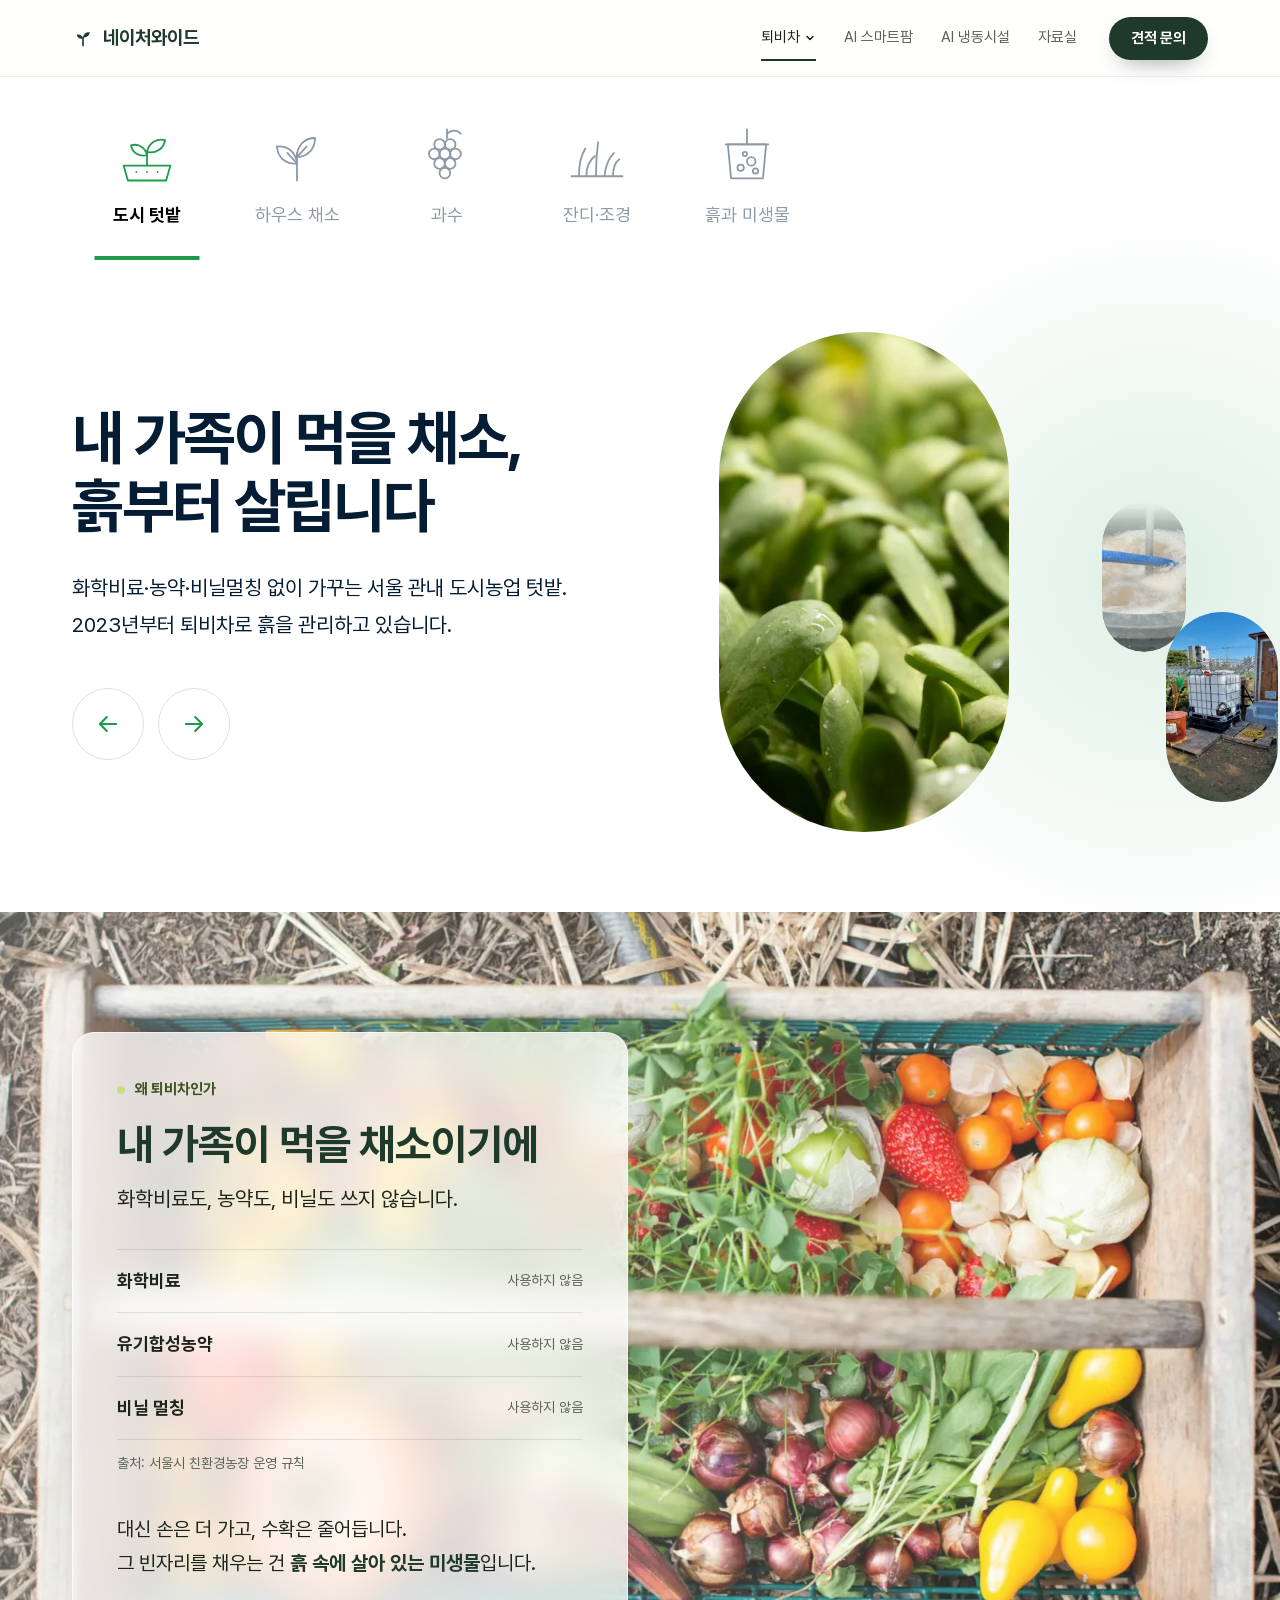
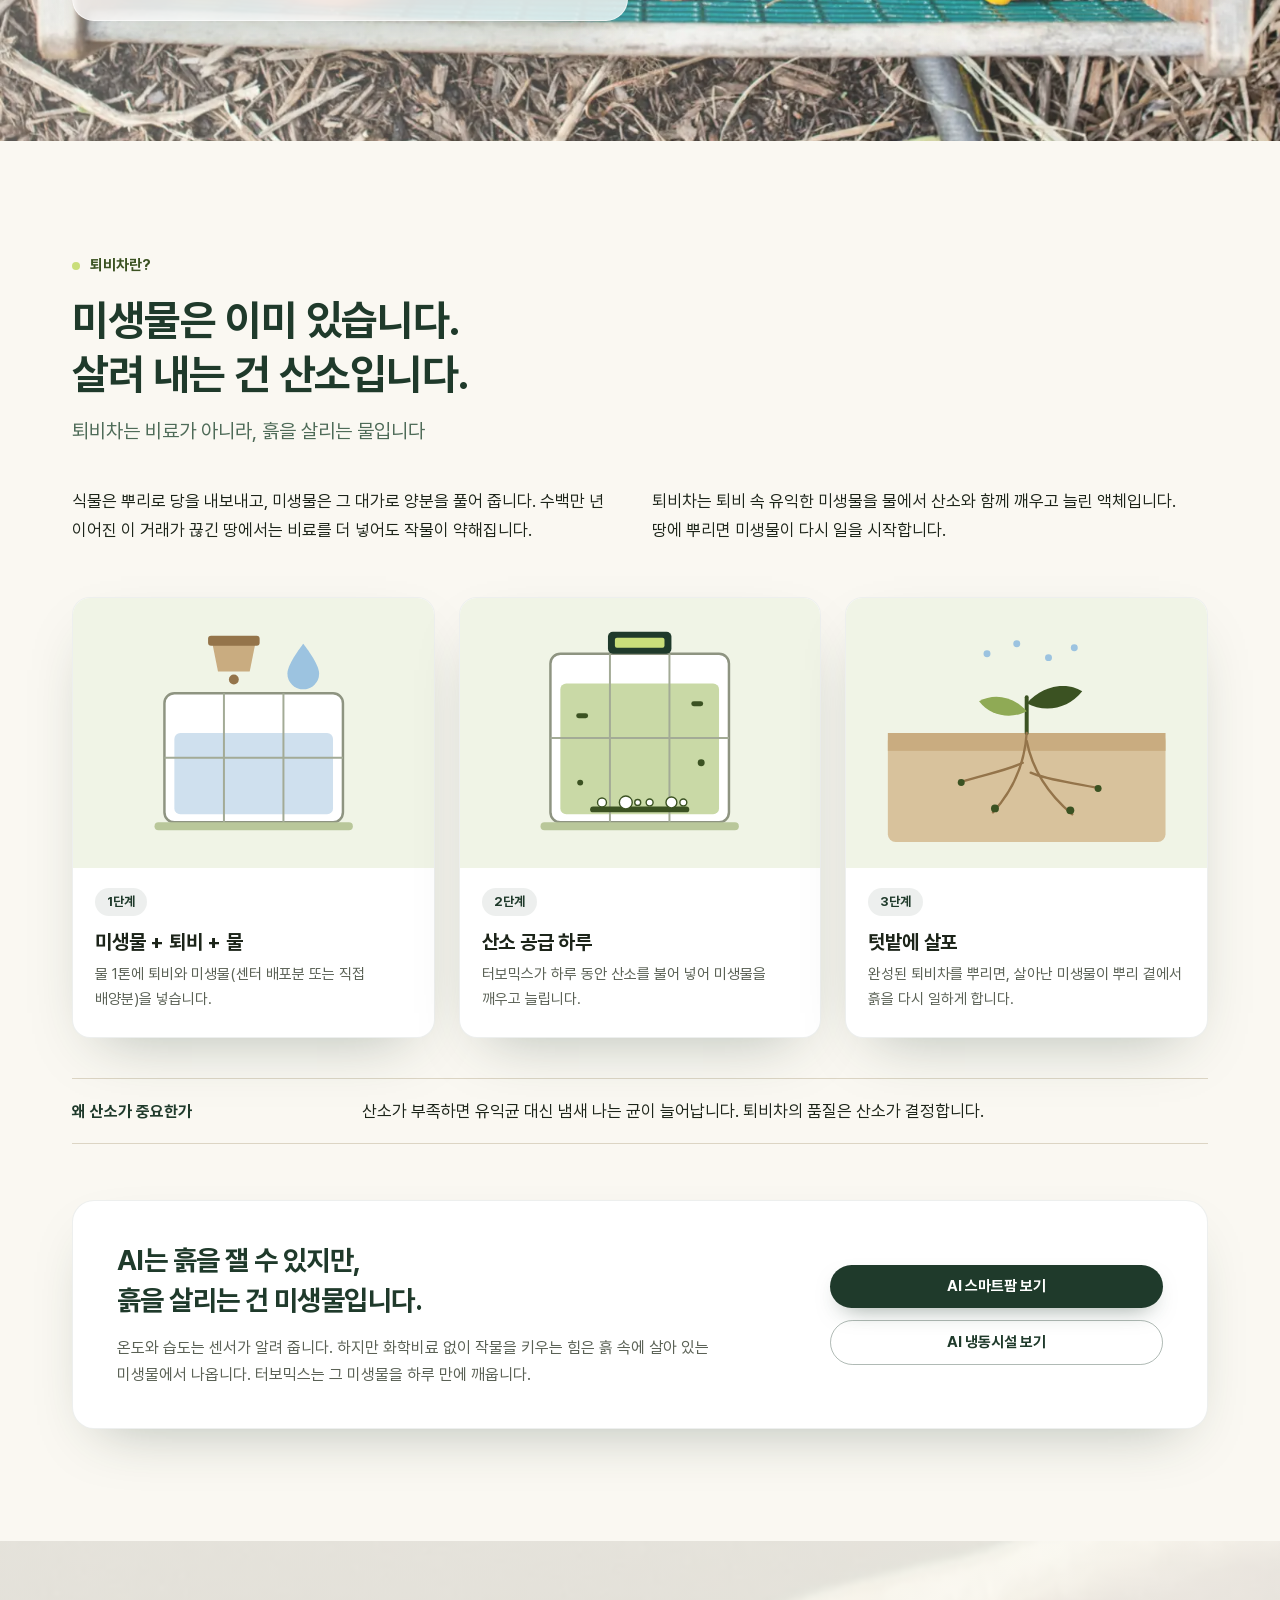
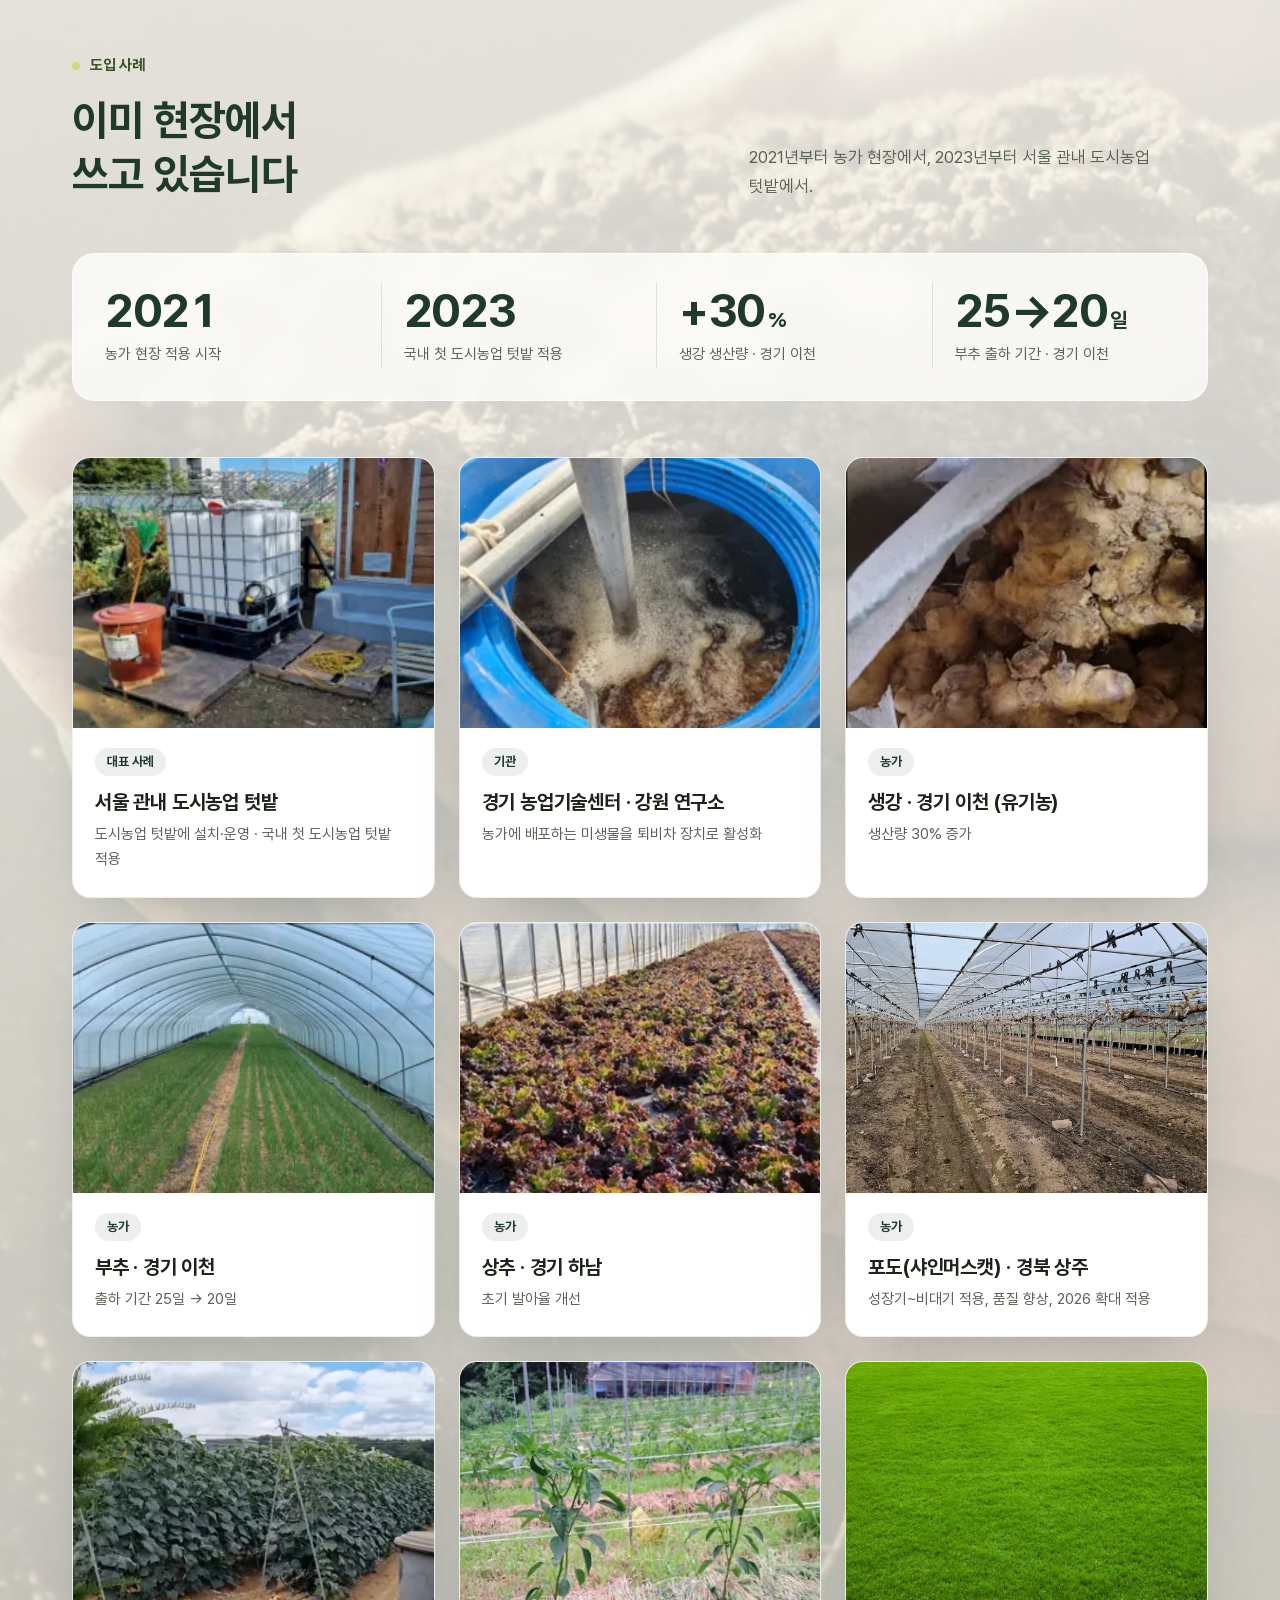
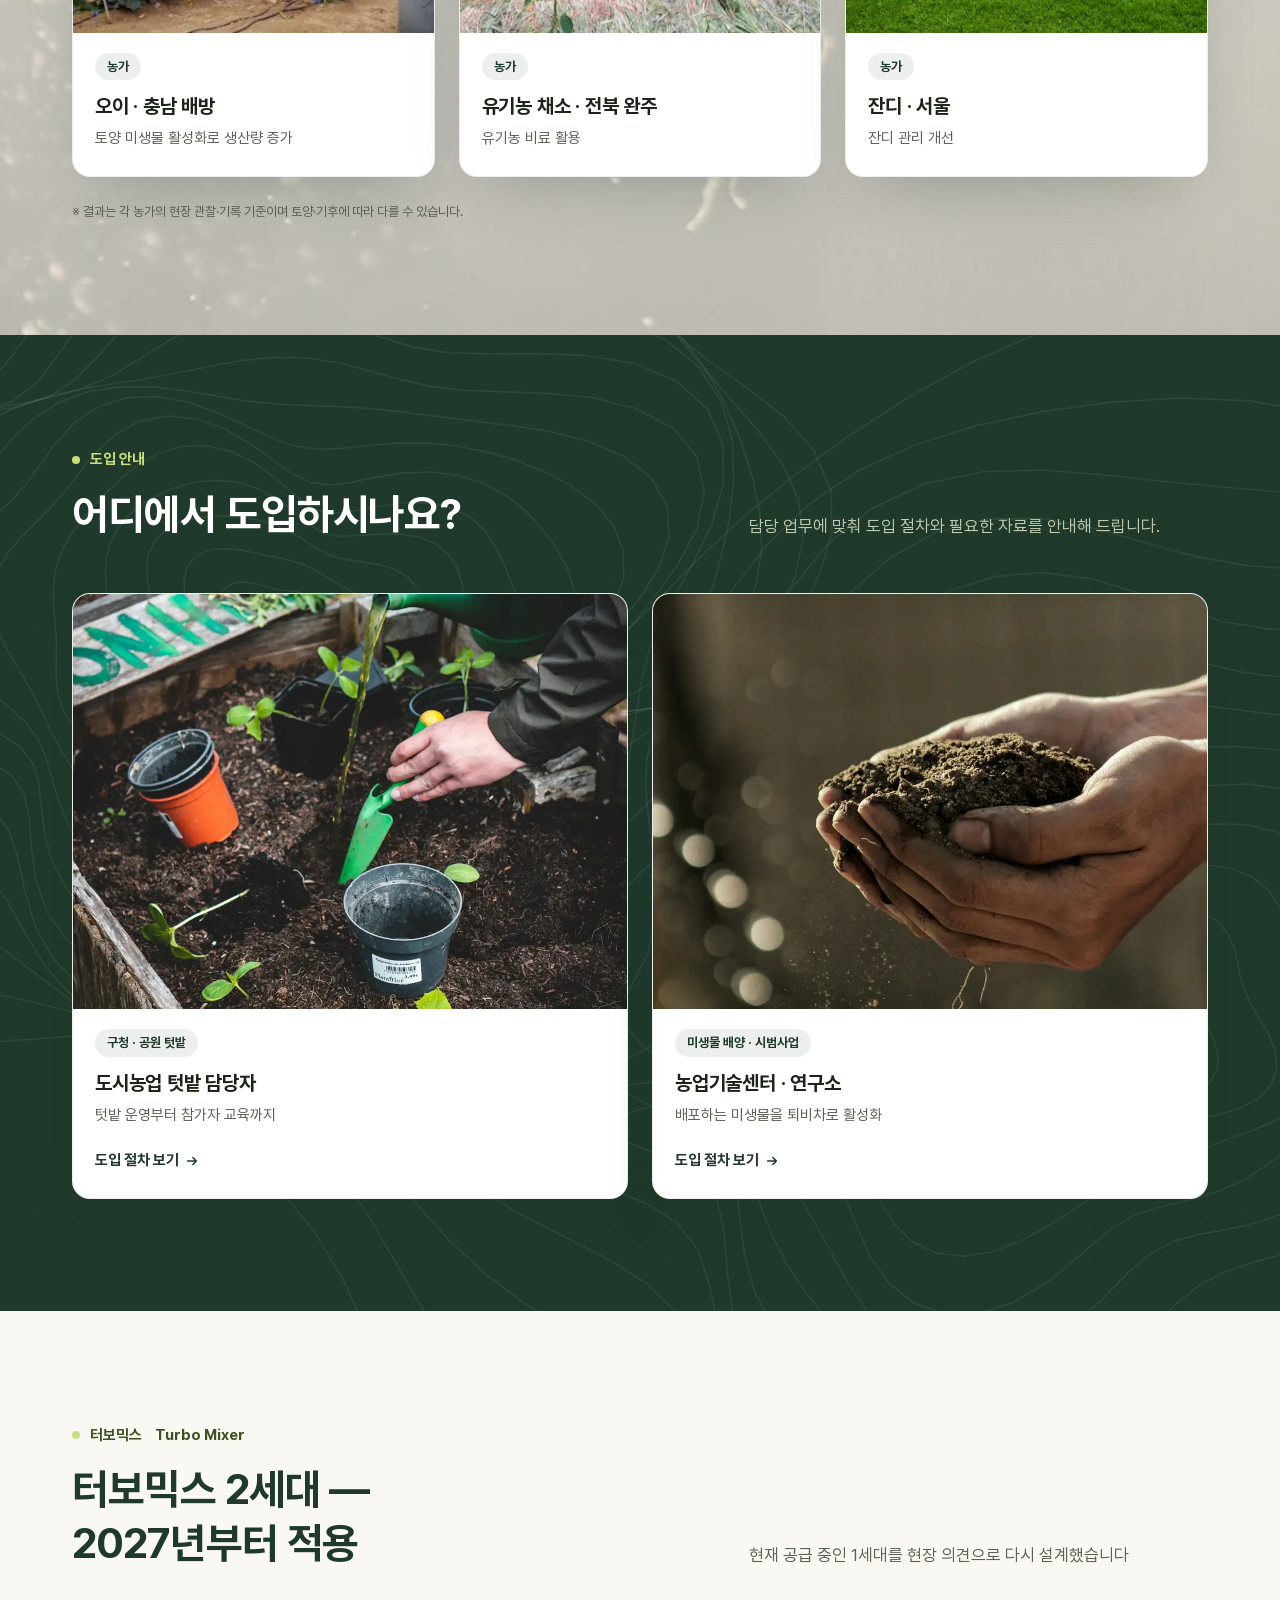
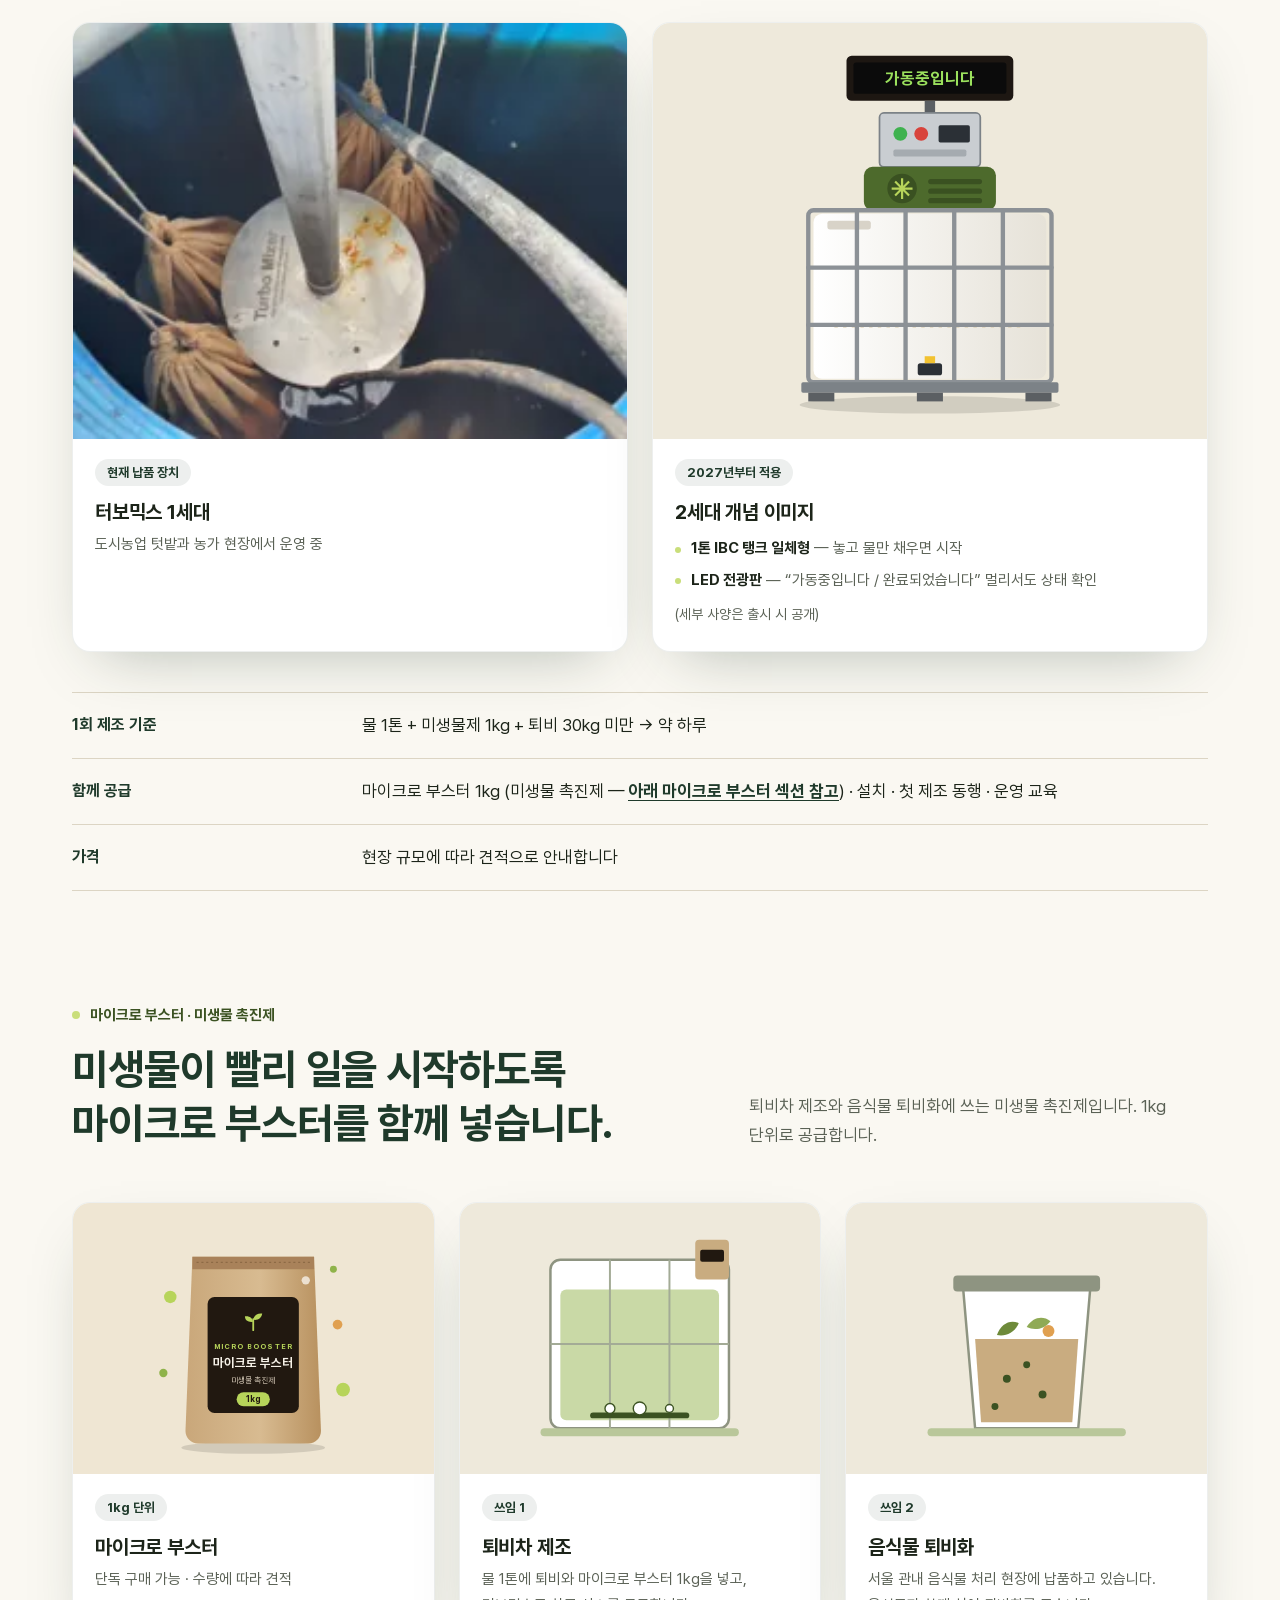
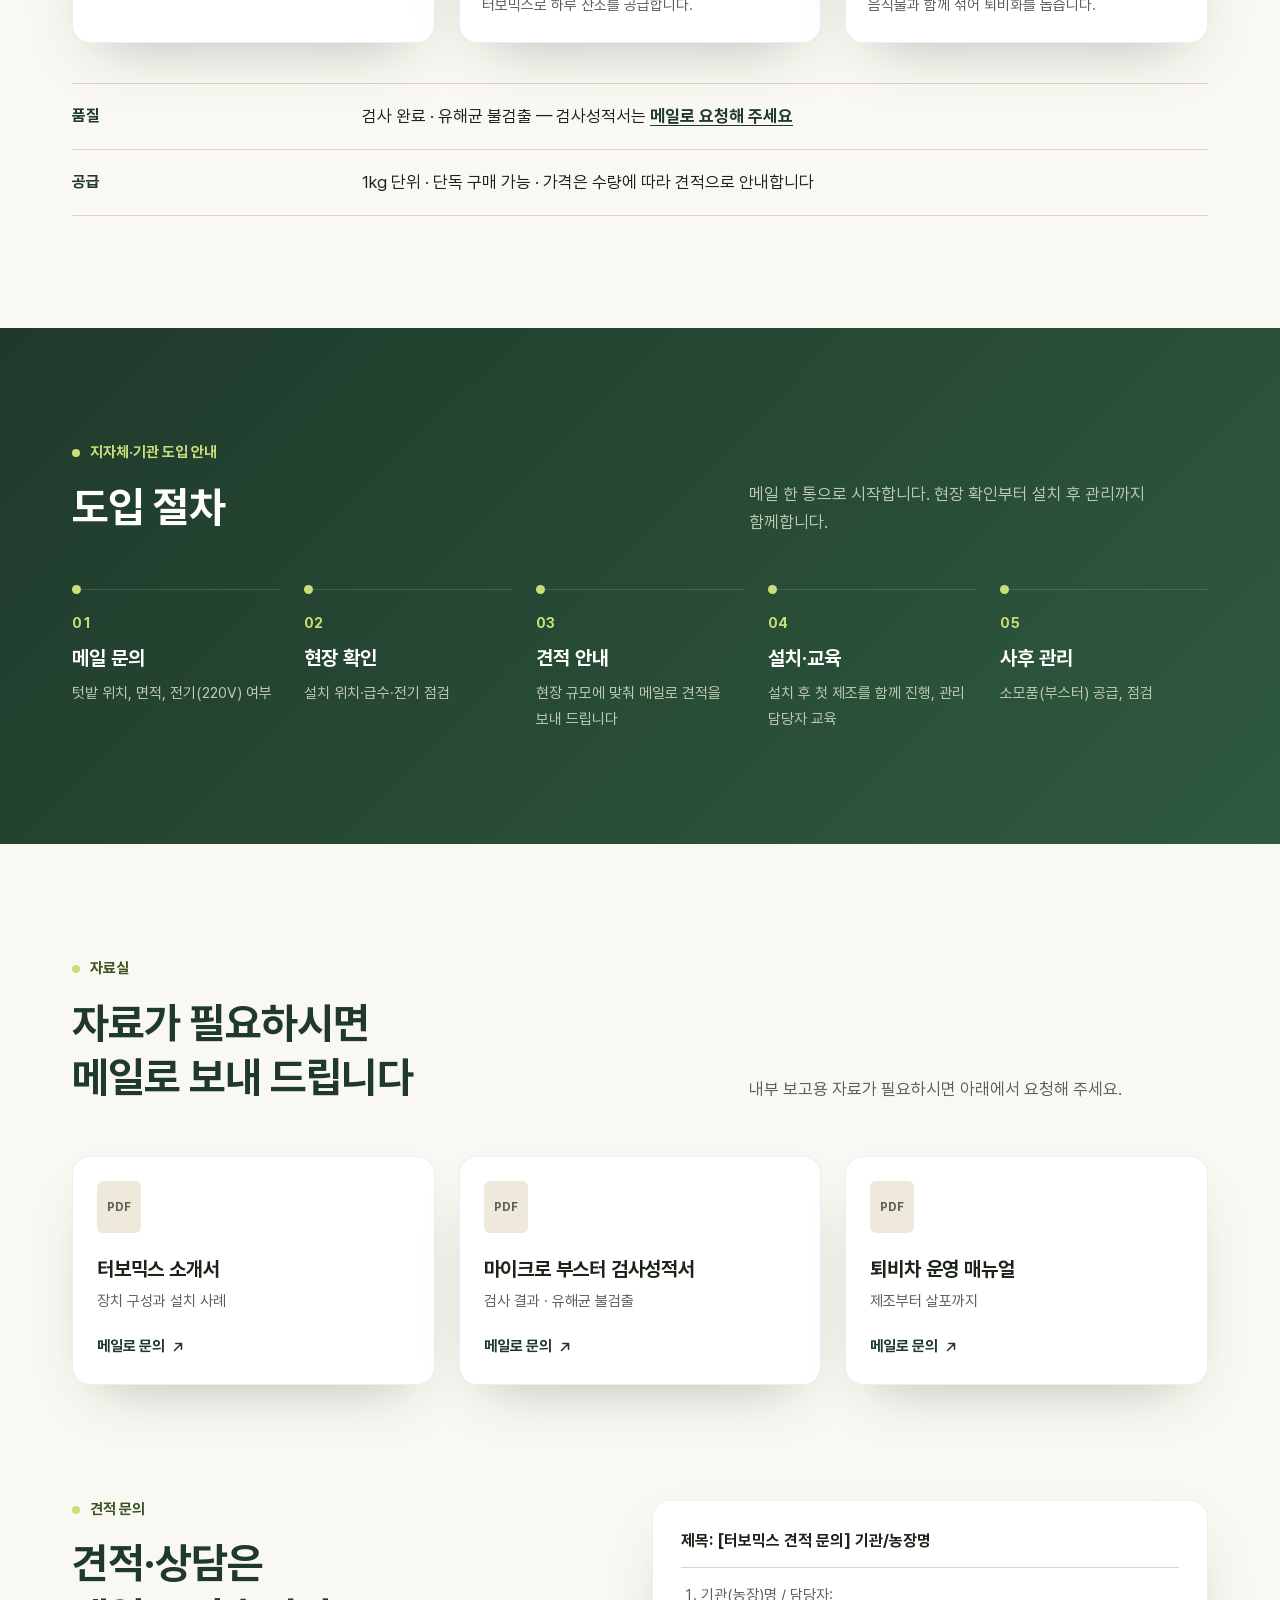
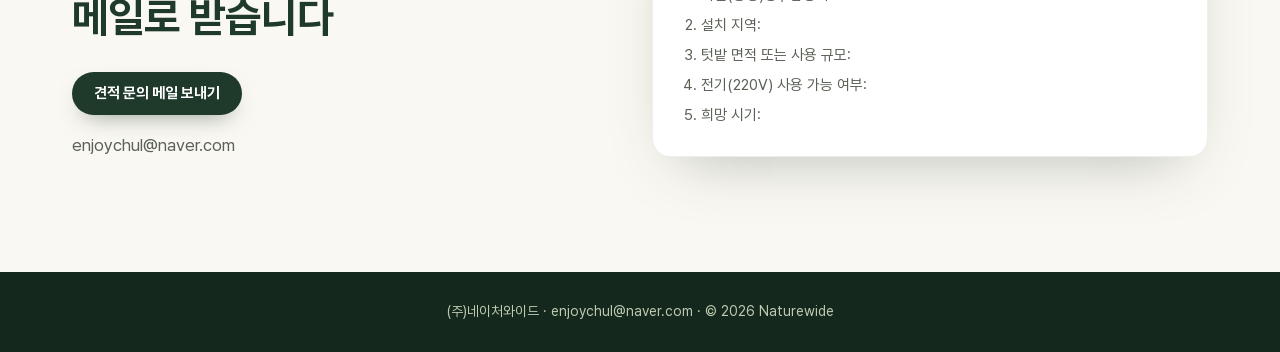
==== index.html @ 73dc609f "v7: continuous 16s zoom and floating motion on home hero Co-Authored-By: Claude Opus 5.5 <noreply@an" ====
<!DOCTYPE html>
<html lang="ko">
<head>
  <meta charset="UTF-8">
  <meta name="viewport" content="width=device-width, initial-scale=1, viewport-fit=cover">
  <title>터보믹스 퇴비차 제조 장치 | 유기농 텃밭·도시농업·농업기술센터 | 네이처와이드</title>
  <meta name="description" content="유기농 텃밭을 위한 퇴비차 제조 장치 터보믹스. 센터에서 받은 미생물이든 직접 배양한 미생물이든, 물 1톤과 퇴비를 넣고 하루. 서울 관내 도시농업 텃밭 운영, 국내 첫 도시농업 텃밭 적용.">
  <meta name="keywords" content="퇴비차, 퇴비차 제조 장치, 터보믹스, Turbo Mixer, 도시농업, 텃밭, 미생물 배양, 농업기술센터, 유기농, compost tea">
  <meta name="author" content="(주)네이처와이드">
  <meta name="naver-site-verification" content="ab8656832ac1f310ab36b934b496300c409f5971">
  <meta name="theme-color" content="#FAF8F2">
  <link rel="canonical" href="https://naturewide.co.kr/">

  <meta property="og:type" content="website">
  <meta property="og:locale" content="ko_KR">
  <meta property="og:site_name" content="네이처와이드">
  <meta property="og:url" content="https://naturewide.co.kr/">
  <meta property="og:title" content="터보믹스 — 유기농 텃밭을 위한 퇴비차 제조 장치">
  <meta property="og:description" content="센터에서 받은 미생물도, 직접 키운 미생물도 텃밭에서 살려 내세요. 견적·상담은 메일로 받습니다.">
  <meta property="og:image" content="https://naturewide.co.kr/img/og-image.jpg">
  <meta property="og:image:width" content="1200">
  <meta property="og:image:height" content="630">
  <meta name="twitter:card" content="summary_large_image">

  <link rel="icon" href="data:image/svg+xml,%3Csvg xmlns='http://www.w3.org/2000/svg' viewBox='0 0 32 32'%3E%3Crect width='32' height='32' rx='7' fill='%231F3A2B'/%3E%3Cpath d='M16 27V15' stroke='%23C9DE7A' stroke-width='2.4' stroke-linecap='round'/%3E%3Cpath d='M16 17c-1-5-5-7-9-6 0 4 4 7 9 6zM16 15c1-5 5-8 10-7-1 5-5 8-10 7z' fill='%23C9DE7A'/%3E%3C/svg%3E">
  <link rel="preload" href="fonts/Pretendard-Regular.subset.woff2" as="font" type="font/woff2" crossorigin>
  <link rel="preload" href="fonts/Pretendard-Bold.subset.woff2" as="font" type="font/woff2" crossorigin>
  <link rel="stylesheet" href="css/style.css?v=20261125b">
  <link rel="stylesheet" href="css/hero.css?v=20261125d">
  <script>document.documentElement.classList.add('js')</script>

  <script type="application/ld+json">
  {"@context":"https://schema.org","@type":"Organization","name":"(주)네이처와이드","alternateName":"Naturewide","url":"https://naturewide.co.kr/","email":"enjoychul@naver.com","logo":"https://naturewide.co.kr/img/og-image.jpg"}
  </script>
</head>
<body class="home">
<a class="skip" href="#main">본문 바로가기</a>

<header class="top" id="top">
  <div class="c">
    <a class="logo" href="/" aria-label="네이처와이드 처음으로"><svg viewBox="0 0 32 32" aria-hidden="true"><path d="M16 27V15" stroke="currentColor" stroke-width="2.4" stroke-linecap="round"/><path d="M16 17c-1-5-5-7-9-6 0 4 4 7 9 6zM16 15c1-5 5-8 10-7-1 5-5 8-10 7z" fill="currentColor"/></svg><span translate="no">네이처와이드</span></a>
    <nav class="nav" id="site-nav" aria-label="주 메뉴">
      <div class="dd">
        <a class="nl dd-top" href="#top" aria-current="page" aria-haspopup="true" aria-expanded="false" aria-controls="dd-tea">퇴비차<svg class="chev" viewBox="0 0 12 12" aria-hidden="true"><path d="M3 4.5 6 7.5 9 4.5" fill="none" stroke="currentColor" stroke-width="1.6" stroke-linecap="round" stroke-linejoin="round"/></svg></a>
        <div class="dd-panel" id="dd-tea">
          <ul>
            <li><a href="#how">퇴비차란</a></li>
            <li><a href="#proof">도입 사례</a></li>
            <li><a href="#turbo">터보믹스</a></li>
            <li><a href="#booster">마이크로 부스터</a></li>
            <li><a href="#steps">도입 절차</a></li>
          </ul>
        </div>
      </div>
      <a class="nl" href="/smartfarm/">AI 스마트팜</a>
      <a class="nl" href="/coldchain/">AI 냉동시설</a>
      <a class="nl" href="#docs">자료실</a>
    </nav>
    <div class="top-r">
      <a class="pill" href="#contact">견적 문의</a>
      <button class="nav-toggle" type="button" aria-expanded="false" aria-controls="site-nav"><span class="sr">메뉴 열기</span><span class="bars" aria-hidden="true"></span></button>
    </div>
  </div>
</header>

<main id="main">

  <!-- 1. 첫 화면 -->
  <section class="hx" aria-labelledby="hx-title">
    <h1 class="sr" id="hx-title">유기농 텃밭을 위한 퇴비차 제조 장치, 터보믹스</h1>
    <div class="hx-glow" aria-hidden="true"></div>
    <div class="c">
      <div class="hx-tabs" role="tablist" aria-label="적용 현장">
        <button role="tab" id="t0" aria-controls="p0" aria-selected="true" tabindex="0">
          <svg viewBox="0 0 64 64" aria-hidden="true"><path d="M10 42h44l-4 14H14z"/><path d="M32 42V28"/><path d="M32 32c-2-8-9-11-15-9 1 7 8 11 15 9z"/><path d="M32 29c2-9 10-13 17-11-1 8-9 13-17 11z"/><path d="M22 48v2M32 48v2M42 48v2" stroke-dasharray="0.1 4"/></svg>
          <span>도시 텃밭</span>
        </button>
        <button role="tab" id="t1" aria-controls="p1" aria-selected="false" tabindex="-1">
          <svg viewBox="0 0 64 64" aria-hidden="true"><path d="M32 56V30"/><path d="M32 40c-10 1-18-5-19-16 10-1 18 5 19 16z"/><path d="M32 34c9 0 17-7 17-18-10 0-17 7-17 18z"/><path d="M23 30l9 10M41 24l-9 10"/></svg>
          <span>하우스 채소</span>
        </button>
        <button role="tab" id="t2" aria-controls="p2" aria-selected="false" tabindex="-1">
          <svg viewBox="0 0 64 64" aria-hidden="true"><path d="M32 8v8"/><path d="M32 12c4-4 10-4 13 0"/><circle cx="25" cy="22" r="5"/><circle cx="35" cy="22" r="5"/><circle cx="30" cy="31" r="5"/><circle cx="40" cy="31" r="5"/><circle cx="20" cy="31" r="5"/><circle cx="25" cy="40" r="5"/><circle cx="35" cy="40" r="5"/><circle cx="30" cy="49" r="5"/></svg>
          <span>과수</span>
        </button>
        <button role="tab" id="t3" aria-controls="p3" aria-selected="false" tabindex="-1">
          <svg viewBox="0 0 64 64" aria-hidden="true"><path d="M8 52h48"/><path d="M15 52c0-12 2-20 6-26M22 52c0-9 3-15 8-19M31 52c0-14 1-24 2-32M39 52c1-10 4-17 9-22M47 52c0-8 2-13 6-16"/></svg>
          <span>잔디·조경</span>
        </button>
        <button role="tab" id="t4" aria-controls="p4" aria-selected="false" tabindex="-1">
          <svg viewBox="0 0 64 64" aria-hidden="true"><path d="M14 22h36l-3 32H17z"/><path d="M12 22h40"/><circle cx="26" cy="44" r="3"/><circle cx="36" cy="38" r="4"/><circle cx="30" cy="31" r="2"/><circle cx="40" cy="47" r="2.5"/><path d="M32 22V8"/></svg>
          <span>흙과 미생물</span>
        </button>
        <span class="hx-bar" aria-hidden="true"></span>
      </div>

      <div class="hx-stage">
        <div class="hx-copy">
          <div class="hx-panel is-on" role="tabpanel" id="p0" aria-labelledby="t0">
            <h2>내 가족이 먹을 채소,<br>흙부터 살립니다</h2>
            <p>화학비료·농약·비닐멀칭 없이 가꾸는 서울 관내 도시농업 텃밭. 2023년부터 퇴비차로 흙을 관리하고 있습니다.</p>
          </div>
          <div class="hx-panel" role="tabpanel" id="p1" aria-labelledby="t1" hidden>
            <h2>쉬지 못한 하우스 흙에<br>다시 숨을 넣습니다</h2>
            <p>해마다 같은 작물을 키우는 하우스에 퇴비차를 정기적으로 뿌립니다. 이천 부추 농가는 출하 기간이 25일에서 20일로 줄었습니다.</p>
          </div>
          <div class="hx-panel" role="tabpanel" id="p2" aria-labelledby="t2" hidden>
            <h2>뿌리 깊은 작물일수록<br>흙이 먼저입니다</h2>
            <p>경북 상주 샤인머스캣 하우스에 성장기부터 비대기까지 적용했고, 2026년에는 적용 면적을 넓혔습니다.</p>
          </div>
          <div class="hx-panel" role="tabpanel" id="p3" aria-labelledby="t3" hidden>
            <h2>넓은 잔디도<br>뿌리 밑 흙부터</h2>
            <p>물 1톤짜리 탱크 하나로 하루에 준비합니다. 서울 현장의 잔디를 퇴비차로 관리하고 있습니다.</p>
          </div>
          <div class="hx-panel" role="tabpanel" id="p4" aria-labelledby="t4" hidden>
            <h2>살려 내는 건<br>산소입니다</h2>
            <p>미생물은 이미 있습니다. 센터에서 받은 미생물도, 직접 키운 미생물도 물 1톤과 퇴비를 넣고 하루. 터보믹스가 산소를 불어 넣어 살아 있는 퇴비차를 만듭니다.</p>
          </div>

          <div class="hx-ctrl">
            <button class="hx-arrow" type="button" data-dir="-1" aria-label="이전"><svg viewBox="0 0 24 24" aria-hidden="true"><path d="M19 12H5M11 6l-6 6 6 6"/></svg></button>
            <button class="hx-arrow" type="button" data-dir="1" aria-label="다음"><svg viewBox="0 0 24 24" aria-hidden="true"><path d="M5 12h14M13 6l6 6-6 6"/></svg></button>
          </div>
        </div>

        <div class="hx-visual">
          <figure class="hx-main">
            <img class="is-on" src="img/photos/u-sprouts.webp" fetchpriority="high" alt="촘촘하게 올라온 어린 채소 싹">
            <img src="img/photos/u-leaf-lime.webp" alt="물방울이 맺힌 연둣빛 채소 잎" style="object-position:50% 40%" loading="lazy">
            <img src="img/photos/u-grape-green.webp" alt="덩굴에 달린 청포도 송이" style="object-position:55% 50%" loading="lazy">
            <img src="img/photos/hero-turf.webp" alt="푸른 잔디" loading="lazy">
            <img src="img/photos/soil-hands.webp" alt="두 손에 담은 흙" style="object-position:60% 40%" loading="lazy">
          </figure>
          <figure class="hx-mini hx-mini-a"><img src="img/photos/tea-bubbling.webp" alt="거품을 내며 산소가 공급되는 퇴비차 탱크" loading="lazy"></figure>
          <figure class="hx-mini hx-mini-b"><img src="img/photos/garden-ibc-1.webp" alt="텃밭에 설치된 1톤 탱크 퇴비차 장치" loading="lazy"></figure>
        </div>
      </div>
    </div>
  </section>

  <!-- 2. 왜 퇴비차인가 -->
  <section class="sec why pbg" id="why" aria-labelledby="why-title">
    <div class="c">
      <div class="row">
        <div class="tx glass rv">
          <p class="lbl">왜 퇴비차인가</p>
          <h2 class="h2" id="why-title">내 가족이 먹을 채소이기에</h2>
          <p class="sub">화학비료도, 농약도, 비닐도 쓰지 않습니다.</p>
          <ul class="rules">
            <li>화학비료<span>사용하지 않음</span></li>
            <li>유기합성농약<span>사용하지 않음</span></li>
            <li>비닐 멀칭<span>사용하지 않음</span></li>
          </ul>
          <p class="src">출처: 서울시 친환경농장 운영 규칙</p>
          <p class="turn">대신 손은 더 가고, 수확은 줄어듭니다.<br>그 빈자리를 채우는 건 <strong>흙 속에 살아 있는 미생물</strong>입니다.</p>
        </div>
      </div>
    </div>
  </section>

  <!-- 3. 퇴비차란 -->
  <section class="sec" id="how" aria-labelledby="how-title">
    <div class="c">
      <div class="head rv">
        <p class="lbl">퇴비차란?</p>
        <h2 id="how-title">미생물은 이미 있습니다.<br>살려 내는 건 산소입니다.</h2>
        <p class="h2-sub">퇴비차는 비료가 아니라, 흙을 살리는 물입니다</p>
      </div>
      <div class="about rv">
        <p>식물은 뿌리로 당을 내보내고, 미생물은 그 대가로 양분을 풀어 줍니다. 수백만 년 이어진 이 거래가 끊긴 땅에서는 비료를 더 넣어도 작물이 약해집니다.</p>
        <p>퇴비차는 퇴비 속 유익한 미생물을 물에서 산소와 함께 깨우고 늘린 액체입니다. 땅에 뿌리면 미생물이 다시 일을 시작합니다.</p>
      </div>
      <ol class="grid g3 steps3" aria-label="퇴비차 만드는 3단계">
        <li class="card rv">
          <div class="ill"><svg viewBox="0 0 320 240" aria-hidden="true">
            <rect x="70" y="80" width="180" height="130" rx="10" fill="#FFFFFF" stroke="#8E9481" stroke-width="2.5"/>
            <rect x="80" y="120" width="160" height="82" rx="6" fill="#CFE0EE"/>
            <g stroke="#A3AB96" stroke-width="2" fill="none"><path d="M70 145H250M130 80V210M190 80V210"/></g>
            <path d="M118 28h44l-6 30h-32z" fill="#C9AC80"/><rect x="114" y="22" width="52" height="10" rx="3" fill="#94744A"/>
            <circle class="drop" cx="140" cy="66" r="5" fill="#94744A"/>
            <path d="M210 30c0 0-16 20-16 30a16 16 0 0 0 32 0c0-10-16-30-16-30z" fill="#9CC3E0"/>
            <rect x="60" y="210" width="200" height="8" rx="4" fill="#B9C79A"/>
          </svg></div>
          <div class="body"><span class="tag">1단계</span><h3>미생물 + 퇴비 + 물</h3><p>물 1톤에 퇴비와 미생물(센터 배포분 또는 직접 배양분)을 넣습니다.</p></div>
        </li>
        <li class="card rv">
          <div class="ill"><svg viewBox="0 0 320 240" aria-hidden="true">
            <rect x="70" y="40" width="180" height="170" rx="10" fill="#FFFFFF" stroke="#8E9481" stroke-width="2.5"/>
            <rect x="80" y="70" width="160" height="132" rx="6" fill="#C9D9A6"/>
            <g stroke="#A3AB96" stroke-width="2" fill="none"><path d="M70 125H250M130 40V210M190 40V210"/></g>
            <rect x="128" y="18" width="64" height="22" rx="5" fill="#1F3A2B"/><rect x="135" y="24" width="50" height="10" rx="2" fill="#C9DE7A" class="glow"/>
            <rect x="110" y="194" width="100" height="6" rx="3" fill="#3B5222"/>
            <g fill="#FFFFFF" stroke="#3B5222" stroke-width="1.4">
              <circle class="bub" cx="122" cy="190" r="4.5" style="animation-duration:3s"/>
              <circle class="bub" cx="146" cy="190" r="6.5" style="animation-duration:2.5s;animation-delay:.5s"/>
              <circle class="bub" cx="170" cy="190" r="3.5" style="animation-duration:3.4s;animation-delay:1s"/>
              <circle class="bub" cx="192" cy="190" r="5.5" style="animation-duration:2.8s;animation-delay:1.6s"/>
              <circle class="bub" cx="158" cy="190" r="3" style="animation-duration:2.3s;animation-delay:2s"/>
              <circle class="bub" cx="204" cy="190" r="3.5" style="animation-duration:3.1s;animation-delay:2.4s"/>
            </g>
            <g fill="#3B5222"><rect class="mic" x="96" y="100" width="12" height="5" rx="2.5"/><circle class="mic" cx="222" cy="150" r="3.5" style="animation-delay:.8s"/><rect class="mic" x="212" y="88" width="12" height="5" rx="2.5" style="animation-delay:1.6s"/><circle class="mic" cx="100" cy="170" r="3" style="animation-delay:2.2s"/></g>
            <rect x="60" y="210" width="200" height="8" rx="4" fill="#B9C79A"/>
          </svg></div>
          <div class="body"><span class="tag">2단계</span><h3>산소 공급 하루</h3><p>터보믹스가 하루 동안 산소를 불어 넣어 미생물을 깨우고 늘립니다.</p></div>
        </li>
        <li class="card rv">
          <div class="ill"><svg viewBox="0 0 320 240" aria-hidden="true">
            <rect x="20" y="120" width="280" height="110" rx="8" fill="#D8C29C"/><rect x="20" y="120" width="280" height="18" fill="#C9AC80"/>
            <path d="M160 120V84" stroke="#3B5222" stroke-width="4" stroke-linecap="round"/>
            <path d="M160 98c-14-16-34-18-48-10 12 16 34 18 48 10z" fill="#8FAA55"/><path d="M160 90c16-18 40-22 56-12-14 18-38 22-56 12z" fill="#3B5222"/>
            <g stroke="#94744A" stroke-width="2.4" fill="none" stroke-linecap="round"><path d="M160 120c-2 30-12 56-34 80"/><path d="M160 128c6 30 22 54 46 74"/><path d="M156 150c-16 8-40 12-64 20"/><path d="M164 160c18 8 44 10 70 16"/></g>
            <g fill="#3B5222"><circle class="mic" cx="128" cy="196" r="4"/><circle class="mic" cx="204" cy="198" r="4" style="animation-delay:.6s"/><circle class="mic" cx="94" cy="170" r="3.5" style="animation-delay:1.2s"/><circle class="mic" cx="232" cy="176" r="3.5" style="animation-delay:1.8s"/></g>
            <g fill="#9CC3E0"><circle class="drop" cx="120" cy="40" r="3.5"/><circle class="drop" cx="150" cy="30" r="3.5" style="animation-delay:.7s"/><circle class="drop" cx="182" cy="44" r="3.5" style="animation-delay:1.4s"/><circle class="drop" cx="208" cy="34" r="3.5" style="animation-delay:2s"/></g>
          </svg></div>
          <div class="body"><span class="tag">3단계</span><h3>텃밭에 살포</h3><p>완성된 퇴비차를 뿌리면, 살아난 미생물이 뿌리 곁에서 흙을 다시 일하게 합니다.</p></div>
        </li>
      </ol>
      <ul class="spec oxygen rv">
        <li><b>왜 산소가 중요한가</b><span>산소가 부족하면 유익균 대신 냄새 나는 균이 늘어납니다. 퇴비차의 품질은 산소가 결정합니다.</span></li>
      </ul>
      <div class="bridge rv">
        <div class="bridge-tx">
          <h3>AI는 흙을 잴 수 있지만,<br>흙을 살리는 건 미생물입니다.</h3>
          <p>온도와 습도는 센서가 알려 줍니다. 하지만 화학비료 없이 작물을 키우는 힘은 흙 속에 살아 있는 미생물에서 나옵니다. 터보믹스는 그 미생물을 하루 만에 깨웁니다.</p>
        </div>
        <div class="bridge-btns">
          <a class="pill" href="/smartfarm/">AI 스마트팜 보기</a>
          <a class="btn-line" href="/coldchain/">AI 냉동시설 보기</a>
        </div>
      </div>
    </div>
  </section>

  <!-- 4. 도입 사례 -->
  <section class="sec pbg" id="proof" aria-labelledby="proof-title">
    <div class="c">
      <div class="head rv">
        <p class="lbl">도입 사례</p>
        <h2 id="proof-title">이미 현장에서<br>쓰고 있습니다</h2>
        <p>2021년부터 농가 현장에서, 2023년부터 서울 관내 도시농업 텃밭에서.</p>
      </div>
      <div class="facts rv">
        <div><b>2021</b><span>농가 현장 적용 시작</span></div>
        <div><b>2023</b><span>국내 첫 도시농업 텃밭 적용</span></div>
        <div><b>+30<small>%</small></b><span>생강 생산량 · 경기 이천</span></div>
        <div><b>25→20<small>일</small></b><span>부추 출하 기간 · 경기 이천</span></div>
      </div>
      <div class="grid g3">
        <article class="card rv"><div class="media"><img src="img/photos/garden-ibc-1.webp" width="241" height="322" alt="텃밭 창고 옆에 설치된 1톤 탱크 퇴비차 장치" loading="lazy"></div><div class="body"><span class="tag">대표 사례</span><h3>서울 관내 도시농업 텃밭</h3><p>도시농업 텃밭에 설치·운영 · 국내 첫 도시농업 텃밭 적용</p></div><div class="lz"></div></article>
        <article class="card rv"><div class="media"><img src="img/photos/inst-tank-blue.webp" width="257" height="194" alt="파란 탱크 안에서 거품을 내며 활성화되는 퇴비차" loading="lazy"></div><div class="body"><span class="tag">기관</span><h3>경기 농업기술센터 · 강원 연구소</h3><p>농가에 배포하는 미생물을 퇴비차 장치로 활성화</p></div><div class="lz"></div></article>
        <article class="card rv"><div class="media"><img src="img/photos/ginger-harvest.webp" width="278" height="263" alt="수확한 생강" loading="lazy"></div><div class="body"><span class="tag">농가</span><h3>생강 · 경기 이천 (유기농)</h3><p>생산량 30% 증가</p></div><div class="lz"></div></article>
        <article class="card rv"><div class="media"><img src="img/photos/chive-greenhouse.webp" width="371" height="211" alt="부추 비닐하우스" loading="lazy"></div><div class="body"><span class="tag">농가</span><h3>부추 · 경기 이천</h3><p>출하 기간 25일 → 20일</p></div><div class="lz"></div></article>
        <article class="card rv"><div class="media"><img src="img/photos/lettuce-1.webp" width="410" height="229" alt="상추 하우스" loading="lazy"></div><div class="body"><span class="tag">농가</span><h3>상추 · 경기 하남</h3><p>초기 발아율 개선</p></div><div class="lz"></div></article>
        <article class="card rv"><div class="media"><img src="img/photos/grape-vines-1.webp" width="800" height="450" alt="샤인머스캣 포도 하우스" loading="lazy"></div><div class="body"><span class="tag">농가</span><h3>포도(샤인머스캣) · 경북 상주</h3><p>성장기~비대기 적용, 품질 향상, 2026 확대 적용</p></div><div class="lz"></div></article>
        <article class="card rv"><div class="media"><img src="img/photos/cucumber-field.webp" width="404" height="237" alt="오이밭" loading="lazy"></div><div class="body"><span class="tag">농가</span><h3>오이 · 충남 배방</h3><p>토양 미생물 활성화로 생산량 증가</p></div><div class="lz"></div></article>
        <article class="card rv"><div class="media"><img src="img/photos/organic-field.webp" width="455" height="256" alt="유기농 채소밭" loading="lazy"></div><div class="body"><span class="tag">농가</span><h3>유기농 채소 · 전북 완주</h3><p>유기농 비료 활용</p></div><div class="lz"></div></article>
        <article class="card rv"><div class="media"><img src="img/photos/turf-after.webp" width="800" height="800" alt="관리 후 푸른 잔디" loading="lazy"></div><div class="body"><span class="tag">농가</span><h3>잔디 · 서울</h3><p>잔디 관리 개선</p></div><div class="lz"></div></article>
      </div>
      <p class="note">※ 결과는 각 농가의 현장 관찰·기록 기준이며 토양·기후에 따라 다를 수 있습니다.</p>
    </div>
  </section>

  <!-- 5. 어디에서 도입하시나요 -->
  <section class="sec dark doors" id="doors" aria-labelledby="doors-title">
    <div class="c">
      <div class="head rv">
        <p class="lbl">도입 안내</p>
        <h2 id="doors-title">어디에서 도입하시나요?</h2>
        <p>담당 업무에 맞춰 도입 절차와 필요한 자료를 안내해 드립니다.</p>
      </div>
      <div class="grid g2">
        <a class="card rv" href="#steps"><div class="media"><img src="img/photos/raised-bed.webp" width="960" height="720" alt="텃밭 상자에 모종을 심는 손" loading="lazy"></div><div class="body"><span class="tag">구청 · 공원 텃밭</span><h3>도시농업 텃밭 담당자</h3><p>텃밭 운영부터 참가자 교육까지</p><span class="more">도입 절차 보기<svg viewBox="0 0 16 16" aria-hidden="true"><path d="M3 8h10M9 4l4 4-4 4" fill="none" stroke="currentColor" stroke-width="1.8" stroke-linecap="round" stroke-linejoin="round"/></svg></span></div></a>
        <a class="card rv" href="#steps"><div class="media"><img src="img/photos/soil-hands.webp" width="960" height="720" alt="두 손에 흙을 담은 모습" loading="lazy"></div><div class="body"><span class="tag">미생물 배양 · 시범사업</span><h3>농업기술센터 · 연구소</h3><p>배포하는 미생물을 퇴비차로 활성화</p><span class="more">도입 절차 보기<svg viewBox="0 0 16 16" aria-hidden="true"><path d="M3 8h10M9 4l4 4-4 4" fill="none" stroke="currentColor" stroke-width="1.8" stroke-linecap="round" stroke-linejoin="round"/></svg></span></div></a>
      </div>
    </div>
  </section>

  <!-- 6. 터보믹스 -->
  <section class="sec" id="turbo" aria-labelledby="turbo-title">
    <div class="c">
      <div class="head rv">
        <p class="lbl">터보믹스&nbsp;<span translate="no">Turbo Mixer</span></p>
        <h2 id="turbo-title">터보믹스 2세대 —<br>2027년부터 적용</h2>
        <p>현재 공급 중인 1세대를 현장 의견으로 다시 설계했습니다</p>
      </div>
      <div class="grid g2">
        <article class="card rv"><div class="media"><img src="img/photos/inst-turbomixer.webp" width="258" height="194" alt="현재 납품 중인 터보믹스 장치. 탱크 안에 설치된 모습" loading="lazy"></div><div class="body"><span class="tag">현재 납품 장치</span><h3>터보믹스 1세대</h3><p>도시농업 텃밭과 농가 현장에서 운영 중</p></div></article>
        <article class="card rv"><div class="media ill tall"><svg viewBox="0 0 360 440" role="img" aria-labelledby="concept-t">
            <title id="concept-t">터보믹스 2세대 개념 이미지: 1톤 IBC 탱크 위에 블로어, 제어함, LED 전광판이 쌓인 일체형</title>
            <defs><linearGradient id="tank" x1="0" x2="1"><stop offset="0" stop-color="#ffffff"/><stop offset="1" stop-color="#e6e2d8"/></linearGradient></defs>
            <ellipse cx="180" cy="420" rx="150" ry="10" fill="#000" opacity=".12"/>
            <rect x="84" y="18" width="192" height="52" rx="6" fill="#1d1712"/>
            <rect x="92" y="26" width="176" height="36" rx="3" fill="#0b0b0b"/>
            <text class="glow" x="180" y="51" text-anchor="middle" font-family="Pretendard, sans-serif" font-weight="700" font-size="19" fill="#9be15d" letter-spacing="1">가동중입니다</text>
            <rect x="174" y="70" width="12" height="14" fill="#5b5f63"/>
            <rect x="122" y="84" width="116" height="62" rx="5" fill="#c9cdd1" stroke="#7c8287" stroke-width="2"/>
            <circle cx="146" cy="108" r="8" fill="#3fb24f"/><circle cx="170" cy="108" r="8" fill="#d8433b"/>
            <rect x="190" y="98" width="36" height="20" rx="2" fill="#2b3036"/>
            <rect x="138" y="126" width="84" height="8" rx="2" fill="#a5abb0"/>
            <rect x="104" y="146" width="152" height="50" rx="10" fill="#4d6a2c"/>
            <circle cx="148" cy="171" r="17" fill="#3a5121"/>
            <g stroke="#b7d45a" stroke-width="2.5"><path d="M136 171h24M148 159v24M140 163l16 16M156 163l-16 16"/></g>
            <rect x="178" y="160" width="62" height="6" rx="3" fill="#3a5121"/><rect x="178" y="171" width="62" height="6" rx="3" fill="#3a5121"/><rect x="178" y="182" width="62" height="6" rx="3" fill="#3a5121"/>
            <rect x="46" y="200" width="268" height="190" rx="10" fill="url(#tank)"/>
            <rect x="62" y="208" width="50" height="10" rx="3" fill="#d8d3c8"/>
            <path d="M70 330h220" stroke="#d6c6a2" stroke-width="2" stroke-dasharray="4 6"/>
            <g stroke="#8c9196" stroke-width="5" fill="none" stroke-linecap="round">
              <rect x="40" y="196" width="280" height="198" rx="6"/>
              <path d="M40 262h280M40 328h280"/>
              <path d="M96 196v198M152 196v198M208 196v198M264 196v198"/>
            </g>
            <rect x="166" y="372" width="28" height="14" rx="3" fill="#2b3036"/><rect x="174" y="364" width="12" height="8" fill="#f2c230"/>
            <rect x="32" y="394" width="296" height="12" rx="2" fill="#7c8287"/>
            <rect x="40" y="406" width="30" height="10" fill="#5b5f63"/><rect x="165" y="406" width="30" height="10" fill="#5b5f63"/><rect x="290" y="406" width="30" height="10" fill="#5b5f63"/>
          </svg></div>
          <div class="body"><span class="tag">2027년부터 적용</span><h3>2세대 개념 이미지</h3>
            <ul class="feat">
              <li><strong>1톤 IBC 탱크 일체형</strong> — 놓고 물만 채우면 시작</li>
              <li><strong>LED 전광판</strong> — “가동중입니다 / 완료되었습니다” 멀리서도 상태 확인</li>
            </ul>
            <p class="muted">(세부 사양은 출시 시 공개)</p>
          </div>
        </article>
      </div>
      <ul class="spec rv">
        <li><b>1회 제조 기준</b><span>물 1톤 + 미생물제 1kg + 퇴비 30kg 미만 → 약 하루</span></li>
        <li><b>함께 공급</b><span>마이크로 부스터 1kg (미생물 촉진제 — <a href="#booster">아래 마이크로 부스터 섹션 참고</a>) · 설치 · 첫 제조 동행 · 운영 교육</span></li>
        <li><b>가격</b><span>현장 규모에 따라 견적으로 안내합니다</span></li>
      </ul>
    </div>
  </section>

  <!-- 7. 마이크로 부스터 -->
  <section class="sec" id="booster" aria-labelledby="booster-title">
    <div class="c">
      <div class="head rv">
        <p class="lbl">마이크로 부스터 · 미생물 촉진제</p>
        <h2 id="booster-title">미생물이 빨리 일을 시작하도록<br>마이크로 부스터를 함께 넣습니다.</h2>
        <p>퇴비차 제조와 음식물 퇴비화에 쓰는 미생물 촉진제입니다. 1kg 단위로 공급합니다.</p>
      </div>
      <div class="grid g3">
        <article class="card rv"><div class="media ill kraft tall"><svg viewBox="0 0 320 360" role="img" aria-labelledby="pouch-t">
            <title id="pouch-t">마이크로 부스터 1kg 포장 일러스트</title>
            <defs><linearGradient id="kraft" x1="0" x2="1"><stop offset="0" stop-color="#c9a77a"/><stop offset=".55" stop-color="#d8bb91"/><stop offset="1" stop-color="#b8915f"/></linearGradient></defs>
            <ellipse cx="160" cy="338" rx="104" ry="9" fill="#000" opacity=".12"/>
            <path d="M72 62h176l10 252c0 10-8 18-18 18H80c-10 0-18-8-18-18z" fill="url(#kraft)"/>
            <path d="M72 62h176v18H72z" fill="#a9825a"/>
            <path d="M78 70h164" stroke="#8d6a45" stroke-width="2" stroke-dasharray="3 4"/>
            <circle cx="236" cy="96" r="6" fill="#f6f1e8" opacity=".8"/>
            <rect x="94" y="120" width="132" height="168" rx="10" fill="#211810"/>
            <g transform="translate(160 150)" fill="#b7d45a">
              <path d="M0 18V2" stroke="#b7d45a" stroke-width="2.6" stroke-linecap="round"/>
              <path d="M0 6c-1-6-6-9-12-8 0 6 5 9 12 8zM0 3c1-6 6-10 13-9-1 7-6 10-13 9z"/>
            </g>
            <text x="160" y="196" text-anchor="middle" font-family="Pretendard, sans-serif" font-weight="700" font-size="10.5" letter-spacing="1.6" fill="#b7d45a">MICRO BOOSTER</text>
            <text x="160" y="222" text-anchor="middle" font-family="Pretendard, sans-serif" font-weight="700" font-size="18" fill="#f6f1e8">마이크로 부스터</text>
            <text x="160" y="244" text-anchor="middle" font-family="Pretendard, sans-serif" font-size="12" fill="#cfc3b2">미생물 촉진제</text>
            <rect x="136" y="258" width="48" height="20" rx="10" fill="#b7d45a"/>
            <text x="160" y="272.5" text-anchor="middle" font-family="Pretendard, sans-serif" font-weight="700" font-size="12" fill="#211810">1kg</text>
            <g>
              <circle class="mic" cx="40" cy="120" r="9" fill="#b7d45a"/>
              <circle class="mic" cx="282" cy="160" r="7" fill="#e0a050" style="animation-delay:.9s"/>
              <circle class="mic" cx="30" cy="230" r="6" fill="#8fb34a" style="animation-delay:1.6s"/>
              <circle class="mic" cx="290" cy="254" r="10" fill="#b7d45a" style="animation-delay:.5s"/>
              <circle class="mic" cx="276" cy="80" r="5" fill="#8fb34a" style="animation-delay:1.2s"/>
            </g>
          </svg></div><div class="body"><span class="tag">1kg 단위</span><h3>마이크로 부스터</h3><p>단독 구매 가능 · 수량에 따라 견적</p></div></article>
        <article class="card rv"><div class="media ill"><svg viewBox="0 0 320 240" aria-hidden="true"><rect x="70" y="40" width="180" height="170" rx="10" fill="#FFFFFF" stroke="#8E9481" stroke-width="2.5"/><rect x="80" y="70" width="160" height="132" rx="6" fill="#C9D9A6"/><g stroke="#A3AB96" stroke-width="2" fill="none"><path d="M70 125H250M130 40V210M190 40V210"/></g><rect x="110" y="194" width="100" height="6" rx="3" fill="#3B5222"/><g fill="#FFFFFF" stroke="#3B5222" stroke-width="1.4"><circle class="bub" cx="130" cy="190" r="5" style="animation-duration:3s"/><circle class="bub" cx="160" cy="190" r="6.5" style="animation-duration:2.6s;animation-delay:.7s"/><circle class="bub" cx="190" cy="190" r="4" style="animation-duration:3.3s;animation-delay:1.4s"/></g><rect x="216" y="20" width="34" height="40" rx="4" fill="#C9AC80"/><rect x="221" y="30" width="24" height="12" rx="2" fill="#211810"/><rect x="60" y="210" width="200" height="8" rx="4" fill="#B9C79A"/></svg></div><div class="body"><span class="tag">쓰임 1</span><h3>퇴비차 제조</h3><p>물 1톤에 퇴비와 마이크로 부스터 1kg을 넣고, 터보믹스로 하루 산소를 공급합니다.</p></div></article>
        <article class="card rv"><div class="media ill"><svg viewBox="0 0 320 240" aria-hidden="true"><path d="M96 70h128l-12 140H108z" fill="#FFFFFF" stroke="#8E9481" stroke-width="2.5"/><rect x="86" y="56" width="148" height="16" rx="4" fill="#8E9481"/><path d="M108 120h104l-6 84H114z" fill="#C9AC80"/><g fill="#6E8A3A"><path d="M130 116c4-12 14-16 22-12-4 10-14 14-22 12z"/><circle cx="182" cy="112" r="6" fill="#E0A050"/><path d="M160 108c6-10 16-12 24-6-6 8-16 10-24 6z" fill="#8FAA55"/></g><g fill="#3B5222"><circle class="mic" cx="140" cy="160" r="4"/><circle class="mic" cx="176" cy="176" r="4" style="animation-delay:.7s"/><circle class="mic" cx="160" cy="146" r="3.5" style="animation-delay:1.4s"/><circle class="mic" cx="128" cy="188" r="3.5" style="animation-delay:2s"/></g><rect x="60" y="210" width="200" height="8" rx="4" fill="#B9C79A"/></svg></div><div class="body"><span class="tag">쓰임 2</span><h3>음식물 퇴비화</h3><p>서울 관내 음식물 처리 현장에 납품하고 있습니다. 음식물과 함께 섞어 퇴비화를 돕습니다.</p></div></article>
      </div>
      <ul class="spec rv">
        <li><b>품질</b><span>검사 완료 · 유해균 불검출 — 검사성적서는 <a href="mailto:enjoychul@naver.com?subject=%5B%EC%9E%90%EB%A3%8C%20%EC%9A%94%EC%B2%AD%5D%20%EB%A7%88%EC%9D%B4%ED%81%AC%EB%A1%9C%20%EB%B6%80%EC%8A%A4%ED%84%B0%20%EA%B2%80%EC%82%AC%EC%84%B1%EC%A0%81%EC%84%9C">메일로 요청해 주세요</a></span></li>
        <li><b>공급</b><span>1kg 단위 · 단독 구매 가능 · 가격은 수량에 따라 견적으로 안내합니다</span></li>
      </ul>
    </div>
  </section>

  <!-- 8. 도입 절차 -->
  <section class="sec dark" id="steps" aria-labelledby="steps-title">
    <div class="c">
      <div class="head rv">
        <p class="lbl">지자체·기관 도입 안내</p>
        <h2 id="steps-title">도입 절차</h2>
        <p>메일 한 통으로 시작합니다. 현장 확인부터 설치 후 관리까지 함께합니다.</p>
      </div>
      <ol class="flow rv">
        <li><span class="n">01</span><h3>메일 문의</h3><p>텃밭 위치, 면적, 전기(220V) 여부</p></li>
        <li><span class="n">02</span><h3>현장 확인</h3><p>설치 위치·급수·전기 점검</p></li>
        <li><span class="n">03</span><h3>견적 안내</h3><p>현장 규모에 맞춰 메일로 견적을 보내 드립니다</p></li>
        <li><span class="n">04</span><h3>설치·교육</h3><p>설치 후 첫 제조를 함께 진행, 관리 담당자 교육</p></li>
        <li><span class="n">05</span><h3>사후 관리</h3><p>소모품(부스터) 공급, 점검</p></li>
      </ol>
    </div>
  </section>

  <!-- 9. 자료실 -->
  <section class="sec" id="docs" aria-labelledby="docs-title">
    <div class="c">
      <div class="head rv">
        <p class="lbl">자료실</p>
        <h2 id="docs-title">자료가 필요하시면<br>메일로 보내 드립니다</h2>
        <p>내부 보고용 자료가 필요하시면 아래에서 요청해 주세요.</p>
      </div>
      <div class="grid g3">
        <a class="card doc rv" href="mailto:enjoychul@naver.com?subject=%5B%EC%9E%90%EB%A3%8C%20%EC%9A%94%EC%B2%AD%5D%20%ED%84%B0%EB%B3%B4%EB%AF%B9%EC%8A%A4%20%EC%86%8C%EA%B0%9C%EC%84%9C"><div class="body"><span class="ic" aria-hidden="true">PDF</span><h3>터보믹스 소개서</h3><p>장치 구성과 설치 사례</p><span class="more">메일로 문의<svg viewBox="0 0 16 16" aria-hidden="true"><path d="M4 12 12 4M5.5 4H12v6.5" fill="none" stroke="currentColor" stroke-width="1.8" stroke-linecap="round" stroke-linejoin="round"/></svg></span></div></a>
        <a class="card doc rv" href="mailto:enjoychul@naver.com?subject=%5B%EC%9E%90%EB%A3%8C%20%EC%9A%94%EC%B2%AD%5D%20%EB%A7%88%EC%9D%B4%ED%81%AC%EB%A1%9C%20%EB%B6%80%EC%8A%A4%ED%84%B0%20%EA%B2%80%EC%82%AC%EC%84%B1%EC%A0%81%EC%84%9C"><div class="body"><span class="ic" aria-hidden="true">PDF</span><h3>마이크로 부스터 검사성적서</h3><p>검사 결과 · 유해균 불검출</p><span class="more">메일로 문의<svg viewBox="0 0 16 16" aria-hidden="true"><path d="M4 12 12 4M5.5 4H12v6.5" fill="none" stroke="currentColor" stroke-width="1.8" stroke-linecap="round" stroke-linejoin="round"/></svg></span></div></a>
        <a class="card doc rv" href="mailto:enjoychul@naver.com?subject=%5B%EC%9E%90%EB%A3%8C%20%EC%9A%94%EC%B2%AD%5D%20%ED%87%B4%EB%B9%84%EC%B0%A8%20%EC%9A%B4%EC%98%81%20%EB%A7%A4%EB%89%B4%EC%96%BC"><div class="body"><span class="ic" aria-hidden="true">PDF</span><h3>퇴비차 운영 매뉴얼</h3><p>제조부터 살포까지</p><span class="more">메일로 문의<svg viewBox="0 0 16 16" aria-hidden="true"><path d="M4 12 12 4M5.5 4H12v6.5" fill="none" stroke="currentColor" stroke-width="1.8" stroke-linecap="round" stroke-linejoin="round"/></svg></span></div></a>
      </div>
    </div>
  </section>

  <!-- 10. 견적 문의 -->
  <section class="sec" id="contact" aria-labelledby="contact-title">
    <div class="c">
      <div class="contact rv">
        <div class="l">
          <p class="lbl">견적 문의</p>
          <h2 class="h2" id="contact-title">견적·상담은<br>메일로 받습니다</h2>
          <a class="pill" href="mailto:enjoychul@naver.com?subject=%5B%ED%84%B0%EB%B3%B4%EB%AF%B9%EC%8A%A4%20%EA%B2%AC%EC%A0%81%20%EB%AC%B8%EC%9D%98%5D%20%EA%B8%B0%EA%B4%80/%EB%86%8D%EC%9E%A5%EB%AA%85&amp;body=1.%20%EA%B8%B0%EA%B4%80%28%EB%86%8D%EC%9E%A5%29%EB%AA%85%20/%20%EB%8B%B4%EB%8B%B9%EC%9E%90%3A%0D%0A2.%20%EC%84%A4%EC%B9%98%20%EC%A7%80%EC%97%AD%3A%0D%0A3.%20%ED%85%83%EB%B0%AD%20%EB%A9%B4%EC%A0%81%20%EB%98%90%EB%8A%94%20%EC%82%AC%EC%9A%A9%20%EA%B7%9C%EB%AA%A8%3A%0D%0A4.%20%EC%A0%84%EA%B8%B0%28220V%29%20%EC%82%AC%EC%9A%A9%20%EA%B0%80%EB%8A%A5%20%EC%97%AC%EB%B6%80%3A%0D%0A5.%20%ED%9D%AC%EB%A7%9D%20%EC%8B%9C%EA%B8%B0%3A%0D%0A">견적 문의 메일 보내기</a>
          <span class="mail">enjoychul@naver.com</span>
        </div>
        <div class="r">
          <div class="tpl" role="group" aria-label="메일에 미리 채워지는 양식">
            <b>제목: [터보믹스 견적 문의] 기관/농장명</b>
            <ol>
              <li>기관(농장)명 / 담당자:</li>
              <li>설치 지역:</li>
              <li>텃밭 면적 또는 사용 규모:</li>
              <li>전기(220V) 사용 가능 여부:</li>
              <li>희망 시기:</li>
            </ol>
          </div>
        </div>
      </div>
    </div>
  </section>

</main>

<footer class="site-footer">
  <div class="c">
    <p><span>(주)네이처와이드</span> · <a href="mailto:enjoychul@naver.com">enjoychul@naver.com</a> · <span>© 2026 <span translate="no">Naturewide</span></span></p>
  </div>
</footer>

<script src="js/site.js?v=20261125b"></script>
<script src="js/hero.js?v=20261125b"></script>
<script>
(function(){

  /* hero card slideshow: first photo at load, others after page load; off for reduced motion */
  (function(){
    var box=document.querySelector('.hero-slider'); if(!box)return;
    var imgs=box.querySelectorAll('.slides img'), txts=box.querySelectorAll('.slide-texts>div'), dotsBox=box.querySelector('.dots'), dots=dotsBox.querySelectorAll('button');
    if(imgs.length<2||matchMedia('(prefers-reduced-motion: reduce)').matches)return;
    var cur=0, timer=null, paused=false, DELAY=5000;
    function load(i){var im=imgs[i];if(im.dataset.src){im.src=im.dataset.src;im.removeAttribute('data-src');}}
    function ready(i){var im=imgs[i];return !im.dataset.src&&im.complete&&im.naturalWidth>1;}
    function show(n){
      if(n===cur)return;
      [imgs,txts].forEach(function(l){l[cur].classList.remove('is-on');l[cur].setAttribute('aria-hidden','true');l[n].classList.add('is-on');l[n].removeAttribute('aria-hidden');});
      dots[cur].removeAttribute('aria-current');dots[n].setAttribute('aria-current','true');
      cur=n;
    }
    function go(n){load(n);if(ready(n))show(n);else imgs[n].addEventListener('load',function(){show(n);},{once:true});}
    function schedule(){clearTimeout(timer);if(!paused&&!document.hidden)timer=setTimeout(function(){go((cur+1)%imgs.length);schedule();},DELAY);}
    function start(){for(var i=1;i<imgs.length;i++)load(i);dotsBox.hidden=false;box.classList.add('is-live');schedule();}
    dots.forEach(function(d,i){d.addEventListener('click',function(){go(i);schedule();});});
    box.addEventListener('mouseenter',function(){paused=true;clearTimeout(timer);});
    box.addEventListener('mouseleave',function(){paused=false;schedule();});
    box.addEventListener('focusin',function(){paused=true;clearTimeout(timer);});
    box.addEventListener('focusout',function(){paused=false;schedule();});
    document.addEventListener('visibilitychange',function(){if(document.hidden)clearTimeout(timer);else schedule();});
    if(document.readyState==='complete')start();else window.addEventListener('load',start);
  })();

  var bgs=document.querySelectorAll('.why,#proof');
  if(!('IntersectionObserver' in window)){bgs.forEach(function(e){e.classList.add('bg-on');});return;}
  /* photo backgrounds: load shortly before the section scrolls in */
  function lazyBg(){
    var bio=new IntersectionObserver(function(es){es.forEach(function(e){if(e.isIntersecting){e.target.classList.add('bg-on');bio.unobserve(e.target);}});},{rootMargin:'400px 0px'});
    bgs.forEach(function(e){bio.observe(e);});
  }
  if(document.readyState==='complete')lazyBg();else window.addEventListener('load',lazyBg);
})();
</script>
</body>
</html>
---- css/style.css ----
/* naturewide.co.kr v3 — 2026-11-23 (design: v3_시안/index.html) */
@font-face{font-family:"Pretendard";src:url(../fonts/Pretendard-Regular.subset.woff2) format("woff2");font-weight:400;font-display:swap}
@font-face{font-family:"Pretendard";src:url(../fonts/Pretendard-Bold.subset.woff2) format("woff2");font-weight:700;font-display:swap}

:root{
  --bg:#FAF8F2; --card:#FFFFFF; --forest:#1F3A2B; --forest-2:#2C4B38; --forest-3:#14281D;
  --ink:#1C2419; --ink-2:#5A6155; --line:#DCD5C4; --line-soft:rgba(31,58,43,.12); --line-d:rgba(255,255,255,.14);
  --tag-ink:#3B5222; --accent:#C9DE7A; --on-dark:#E9EFDC; --on-dark-2:#BFCBB0;
  --glass:rgba(255,255,255,.78); --glass-b:rgba(255,255,255,.6);
  --shadow:0 24px 60px -28px rgba(31,58,43,.35);
  --ease:cubic-bezier(.22,.61,.36,1);
  --header:76px; --gut:32px;
}

/* ---------- base ---------- */
*,*::before,*::after{box-sizing:border-box}
html{scroll-behavior:smooth;scroll-padding-top:calc(var(--header) + 8px);-webkit-text-size-adjust:100%}
body{margin:0;background:var(--bg);color:var(--ink);font-family:Pretendard,-apple-system,BlinkMacSystemFont,"Apple SD Gothic Neo","Malgun Gothic",sans-serif;font-size:17px;line-height:1.7;word-break:keep-all;overflow-wrap:break-word;-webkit-font-smoothing:antialiased}
img,svg{display:block;max-width:100%}
a{color:inherit}
h1,h2,h3,p,ul,ol{margin:0}
:focus-visible{outline:3px solid var(--forest-2);outline-offset:3px;border-radius:4px}
.dark :focus-visible,.hero :focus-visible,.site-footer :focus-visible{outline-color:var(--accent)}
.c{max-width:1200px;margin:0 auto;padding:0 max(var(--gut),env(safe-area-inset-right)) 0 max(var(--gut),env(safe-area-inset-left))}
a,button{touch-action:manipulation;-webkit-tap-highlight-color:rgba(31,58,43,.12)}
h1,h2,h3,.h3{text-wrap:balance}
.sr{position:absolute;width:1px;height:1px;overflow:hidden;clip:rect(0 0 0 0);white-space:nowrap}
.skip{position:absolute;left:-999px;top:8px;background:var(--forest);color:#fff;padding:8px 14px;border-radius:8px;z-index:100;font-weight:700}
.skip:focus{left:8px}

/* ---------- header ---------- */
.top{position:sticky;top:0;z-index:20;background:rgba(250,248,242,.82);-webkit-backdrop-filter:blur(8px);backdrop-filter:blur(8px);border-bottom:1px solid rgba(31,58,43,.08)}
.top .c{display:grid;grid-template-columns:auto 1fr auto;gap:0;align-items:center;height:var(--header)}
.logo{display:flex;align-items:center;gap:9px;font-weight:700;font-size:19px;text-decoration:none;color:var(--forest)}
.logo svg{width:22px;height:22px}
.nav{display:flex;gap:28px;font-size:15px;font-weight:500;justify-self:end;margin-right:32px}
.nav{align-items:center}
.nl{position:relative;display:inline-block;color:var(--ink-2);text-decoration:none;padding:6px 0;
  transition:transform .25s cubic-bezier(.22,.61,.36,1),color .25s,text-shadow .25s}
.nl::after{content:"";position:absolute;left:0;bottom:-4px;height:2px;width:100%;
  background:var(--forest);transform:scaleX(0);transform-origin:left;
  transition:transform .35s cubic-bezier(.22,.61,.36,1)}
@media (hover:hover) and (min-width:961px){
  .nl:hover,.dd.open .dd-top{transform:scale(1.12);color:var(--ink);text-shadow:0 0 .4px currentColor,0 0 .4px currentColor}
  .nl:hover::after,.dd.open .dd-top::after{transform:scaleX(1)}
}
.nl[aria-current="page"]{color:var(--ink)}
.nl[aria-current="page"]::after{transform:scaleX(1)}
/* dropdown (퇴비차 ▾) */
.dd{position:relative}
.dd-top{display:inline-flex;align-items:center;gap:4px}
.chev{width:12px;height:12px;transition:transform .2s}
.dd.open .chev{transform:rotate(180deg)}
.dd-panel{position:absolute;top:100%;left:50%;min-width:200px;padding-top:16px;transform:translate(-50%,-6px);opacity:0;visibility:hidden;transition:opacity .2s,transform .2s,visibility 0s .2s;z-index:30}
.dd.open .dd-panel,html:not(.js) .dd:hover .dd-panel,html:not(.js) .dd:focus-within .dd-panel{opacity:1;visibility:visible;transform:translate(-50%,0);transition:opacity .2s,transform .2s,visibility 0s}
.dd-panel ul{list-style:none;margin:0;padding:8px;background:#fff;border:1px solid rgba(31,58,43,.08);border-radius:14px;box-shadow:0 18px 40px -18px rgba(31,58,43,.35)}
.dd-panel a{display:block;padding:9px 14px;border-radius:9px;color:var(--ink);text-decoration:none;font-size:15px;white-space:nowrap;transition:background .15s}
.dd-panel a:hover,.dd-panel a:focus-visible{background:#EEF3E2}
.top-r{display:flex;align-items:center;gap:6px;justify-self:end}
.pill{display:inline-flex;align-items:center;justify-content:center;border-radius:999px;padding:11px 22px;background:var(--forest);color:#fff;font-weight:700;font-size:15px;line-height:1.4;text-decoration:none;box-shadow:0 10px 24px -12px rgba(31,58,43,.6);transition:background .2s,transform .2s var(--ease)}
.pill:hover{background:var(--forest-2)}
.pill:active{transform:scale(.97)}
.nav-toggle{display:none;background:none;border:0;width:44px;height:44px;padding:11px;margin-right:-10px;cursor:pointer;color:var(--forest)}
.bars,.bars::before,.bars::after{display:block;width:22px;height:2px;background:currentColor;border-radius:2px;position:relative;transition:transform .25s var(--ease),background .2s}
.bars::before,.bars::after{content:"";position:absolute;left:0}
.bars::before{top:-7px}.bars::after{top:7px}
.nav-toggle[aria-expanded="true"] .bars{background:transparent}
.nav-toggle[aria-expanded="true"] .bars::before{transform:translateY(7px) rotate(45deg)}
.nav-toggle[aria-expanded="true"] .bars::after{transform:translateY(-7px) rotate(-45deg)}

/* ---------- section scaffold ---------- */
.sec{padding:112px 0}
.head{display:grid;grid-template-columns:repeat(12,1fr);gap:0 24px;margin-bottom:52px}
.lbl{grid-column:1/-1;font-size:15px;font-weight:700;color:var(--tag-ink);margin:0 0 14px;display:flex;align-items:center;gap:10px}
.lbl::before{content:"";flex:none;width:8px;height:8px;border-radius:50%;background:var(--accent)}
.h2,.head h2{font-size:clamp(30px,3.3vw,44px);line-height:1.28;letter-spacing:-.025em;color:var(--forest);font-weight:700}
.head h2{grid-column:1/8}
.head p:not(.lbl){grid-column:8/-1;align-self:end;color:var(--ink-2)}
.head p.h2-sub{grid-column:1/8;align-self:start;margin-top:14px;font-size:20px;line-height:1.6;color:#4E6B58}
.dark{background:var(--forest) url(../img/topo.svg) center/cover no-repeat;color:var(--on-dark)}
.dark .head h2{color:#fff}
.dark .head p:not(.lbl){color:var(--on-dark-2)}
.dark .lbl{color:var(--accent)}

/* photo-background sections */
.pbg{position:relative;background-color:#2b3a2a;background-size:cover;background-position:center;background-repeat:no-repeat}
.pbg::before{content:"";position:absolute;inset:0;background:var(--ov);pointer-events:none}
.pbg>.c{position:relative;z-index:1}
.glass{background:var(--glass);-webkit-backdrop-filter:blur(18px) saturate(1.2);backdrop-filter:blur(18px) saturate(1.2);border:1px solid var(--glass-b);border-radius:22px;box-shadow:var(--shadow)}
@supports not ((backdrop-filter:blur(1px)) or (-webkit-backdrop-filter:blur(1px))){
  .glass,.facts{background:rgba(255,255,255,.92)!important}
  .top{background:rgba(250,248,242,.97)}
}

/* ---------- card (one template) ---------- */
.grid{display:grid;gap:24px}
.g2{grid-template-columns:repeat(2,1fr)}.g3{grid-template-columns:repeat(3,1fr)}
.card{background:var(--card);border:1px solid rgba(31,58,43,.08);border-radius:18px;box-shadow:var(--shadow);overflow:hidden;display:flex;flex-direction:column;text-decoration:none;color:var(--ink)}
.card .media{aspect-ratio:4/3;overflow:hidden;background:#EEE9DB;position:relative}
.card .media img{width:100%;height:100%;object-fit:cover;transition:transform .8s var(--ease)}
.card .body{padding:20px 22px 24px;display:flex;flex-direction:column;gap:6px;flex:1}
.tag{align-self:flex-start;background:rgba(31,58,43,.08);color:var(--forest);font-size:13px;font-weight:700;line-height:1.5;padding:4px 12px;border-radius:999px}
.card h3,.card .h3{margin:6px 0 0;font-weight:700;color:var(--ink);font-size:20px;line-height:1.4;letter-spacing:-.01em}
.card p{color:var(--ink-2);font-size:15px}
.card .more{margin-top:auto;padding-top:14px;font-size:15px;font-weight:700;color:var(--forest);display:inline-flex;align-items:center;gap:6px}
.card .more svg{width:14px;height:14px;transition:transform .3s var(--ease)}
@media (hover:hover) and (pointer:fine){
  .card:hover .media img{transform:scale(1.04)}
  a.card:hover .more svg{transform:translateX(3px)}
}

/* thin spec table */
.spec{list-style:none;margin:40px 0 0;padding:0;border-top:1px solid var(--line)}
.spec li{display:grid;grid-template-columns:repeat(12,1fr);gap:0 24px;padding:18px 0;border-bottom:1px solid var(--line)}
.spec b{grid-column:1/4;font-size:16px;color:var(--forest)}
.spec span{grid-column:4/-1;color:var(--ink)}
.spec a{color:var(--forest);font-weight:700;text-underline-offset:3px}

/* illustrations */
.ill{aspect-ratio:4/3;background:#F0F4E6;display:grid;place-items:center}
.ill svg{width:88%;height:88%}
.ill.tall svg{width:70%;height:92%}
.ill.kraft{background:#EFE6D3}
.bub{animation:rise linear infinite;transform-box:fill-box}
@keyframes rise{0%{transform:translateY(0);opacity:0}10%{opacity:1}85%{opacity:1}100%{transform:translateY(-150px);opacity:0}}
.mic{animation:pulse 3s ease-in-out infinite;transform-box:fill-box;transform-origin:center}
@keyframes pulse{0%,100%{transform:scale(.7);opacity:.55}50%{transform:scale(1.15);opacity:1}}
.glow{animation:glow 3.2s ease-in-out infinite}
@keyframes glow{0%,100%{opacity:.35}50%{opacity:1}}
.drop{animation:drop 2.6s ease-in infinite;transform-box:fill-box}
@keyframes drop{0%{transform:translateY(-10px);opacity:0}20%{opacity:1}100%{transform:translateY(60px);opacity:0}}

/* ---------- 1. hero ---------- */
.hero{min-height:calc(100vh - var(--header));min-height:calc(100svh - var(--header));display:flex;align-items:center;padding:72px 0;
  background-image:url(../img/bg/bg-greens-1600.webp);background-position:center 60%;
  --ov:linear-gradient(90deg,rgba(10,18,10,.58) 0%,rgba(10,18,10,.3) 50%,rgba(10,18,10,.05) 100%)}
.hero .c{width:100%;display:grid;grid-template-columns:repeat(12,1fr);gap:0 24px;align-items:center}
.hero-text{grid-column:1/7}
.crumb{font-size:15px;color:#fff;margin:0 0 22px;display:flex;align-items:center;gap:8px;text-shadow:0 1px 8px rgba(0,0,0,.35)}
.crumb svg{width:16px;height:16px;color:var(--accent);transform-origin:50% 100%;animation:sprout .9s var(--ease) .2s both}
@keyframes sprout{from{transform:scaleY(0);opacity:0}to{transform:none;opacity:1}}
.hero h1{font-size:clamp(32px,3.9vw,54px);line-height:1.22;letter-spacing:-.03em;font-weight:400;margin:0 0 26px;color:#fff;text-shadow:0 2px 18px rgba(0,0,0,.35)}
.hero h1 span,.hero h1 b{display:block;white-space:nowrap;animation:up .9s var(--ease) both}
.hero h1 span:nth-child(2){animation-delay:.1s}
.hero h1 b{font-weight:700;color:#DCEBB4;animation-delay:.2s}
@keyframes up{from{opacity:0;transform:translateY(16px)}to{opacity:1;transform:none}}
.lead{font-size:19px;line-height:1.75;color:rgba(255,255,255,.94);max-width:30em;text-shadow:0 1px 10px rgba(0,0,0,.45)}
.badges{list-style:none;padding:0;margin:18px 0 0;display:flex;flex-wrap:wrap;gap:4px 0;font-size:14px;color:rgba(255,255,255,.9);text-shadow:0 1px 8px rgba(0,0,0,.45)}
.badges li+li::before{content:"·";margin:0 10px;color:var(--accent)}
.hero-cta{display:flex;gap:12px;margin-top:30px;flex-wrap:wrap}
.hero .pill{background:#fff;color:var(--forest);box-shadow:0 12px 30px -12px rgba(0,0,0,.5)}
.hero .pill:hover{background:#F0F4E6}
.btn2{display:inline-flex;align-items:center;gap:8px;border-radius:999px;padding:11px 22px;font-weight:700;font-size:15px;line-height:1.4;text-decoration:none;border:1.5px solid rgba(255,255,255,.6);color:#fff;background:rgba(255,255,255,.14);-webkit-backdrop-filter:blur(8px);backdrop-filter:blur(8px);transition:background .2s}
.btn2:hover{background:rgba(255,255,255,.28)}
.hero-panel{grid-column:7/-1;display:flex;justify-content:flex-end;animation:fade 1.2s var(--ease) both}
@keyframes fade{from{opacity:0}to{opacity:1}}
.hero-slider{max-width:420px;width:100%}
.hero-panel .card{box-shadow:0 40px 80px -30px rgba(0,0,0,.55)}
.slides img{position:absolute;inset:0;opacity:0;transition:opacity 1s ease}
.slides img.is-on{opacity:1}
.card .slide-texts{display:grid}
.slide-texts>div{grid-area:1/1;display:flex;flex-direction:column;gap:6px;opacity:0;visibility:hidden;transition:opacity 1s ease,visibility 0s 1s}
.slide-texts>div.is-on{opacity:1;visibility:visible;transition:opacity 1s ease,visibility 0s}
.dots{display:flex;justify-content:center;gap:4px;margin-top:14px}
.dots[hidden]{display:none}
.dots button{width:28px;height:28px;padding:0;border:0;background:none;cursor:pointer;display:grid;place-items:center}
.dots button::before{content:"";width:8px;height:8px;border-radius:50%;background:rgba(255,255,255,.5);box-shadow:0 1px 4px rgba(0,0,0,.35);transition:background .3s,transform .3s var(--ease)}
.dots button:hover::before{background:rgba(255,255,255,.8)}
.dots button[aria-current="true"]::before{background:#fff;transform:scale(1.25)}

/* lazy photo backgrounds: set when near viewport (no-JS: always) */
.why,#proof{background-color:#E6E0CF}
.steps3{list-style:none;margin:0;padding:0}
html:not(.js) .why,.why.bg-on{background-image:url(../img/bg/bg-harvest-1600.webp)}
html:not(.js) #proof,#proof.bg-on{background-image:url(../img/bg/bg-soil-1600.webp)}

/* ---------- 2. why ---------- */
.why{padding:120px 0;--ov:linear-gradient(90deg,rgba(250,248,242,.35) 0%,rgba(250,248,242,.1) 100%)}
.why .row{display:grid;grid-template-columns:repeat(12,1fr);gap:0 24px}
.why .tx{grid-column:1/7;padding:44px 44px 40px}
.why .lbl{margin-bottom:14px}
.why h2{margin:0 0 10px}
.why .sub{font-size:21px;margin:0 0 32px}
.rules{list-style:none;margin:0;padding:0;border-top:1px solid var(--line-soft)}
.rules li{display:flex;justify-content:space-between;align-items:center;gap:16px;padding:16px 0;border-bottom:1px solid var(--line-soft);font-size:18px;font-weight:700}
.rules li span{font-size:14px;font-weight:400;color:var(--ink-2)}
.src{font-size:14px;color:var(--ink-2);margin:12px 0 36px}
.turn{font-size:20px;line-height:1.7}
.turn strong{color:var(--forest)}

/* ---------- 3. how ---------- */
.about{display:grid;grid-template-columns:repeat(12,1fr);gap:0 24px;margin:-12px 0 52px}
.about p{grid-column:span 6;color:var(--ink)}
.oxygen li{align-items:baseline}

/* bridge band (between pages) */
.bridge{display:grid;grid-template-columns:repeat(12,1fr);gap:0 24px;align-items:center;margin-top:56px;padding:40px 44px;background:#fff;border:1px solid rgba(31,58,43,.08);border-radius:22px;box-shadow:var(--shadow)}
.bridge-tx{grid-column:1/8}
.bridge h3{font-size:clamp(22px,2.2vw,28px);line-height:1.4;letter-spacing:-.02em;color:var(--forest);margin:0 0 14px}
.bridge p{color:var(--ink-2);font-size:16px}
.bridge-btns{grid-column:9/-1;display:flex;flex-direction:column;gap:12px}
.bridge-btns a{width:100%}
.btn-line{display:inline-flex;align-items:center;justify-content:center;border-radius:999px;padding:11px 22px;font-weight:700;font-size:15px;line-height:1.4;text-decoration:none;color:var(--forest);border:1.5px solid rgba(31,58,43,.35);background:transparent;transition:background .2s,border-color .2s}
.btn-line:hover{background:rgba(31,58,43,.06);border-color:var(--forest)}

/* ---------- 4. proof ---------- */
#proof{background-position:center 30%;--ov:linear-gradient(180deg,rgba(250,248,242,.88),rgba(250,248,242,.7))}
.facts{display:grid;grid-template-columns:repeat(4,1fr);gap:32px;margin:0 0 56px;background:var(--glass);-webkit-backdrop-filter:blur(14px);backdrop-filter:blur(14px);border:1px solid var(--glass-b);border-radius:22px;padding:28px 32px 32px}
.facts div{border-left:1px solid var(--line-soft);padding:4px 0 0 22px}
.facts div:first-child{border-left:0;padding-left:0}
.facts b{display:block;font-variant-numeric:tabular-nums;font-size:clamp(34px,3.6vw,50px);letter-spacing:-.03em;line-height:1.1;color:var(--forest)}
.facts b small{font-size:.45em;margin-left:2px}
.facts span{display:block;margin-top:6px;font-size:15px;color:var(--ink-2)}
.note{font-size:13px;color:var(--ink-2);margin:24px 0 0}

@property --a{syntax:"<angle>";inherits:false;initial-value:0deg}
#proof .card{position:relative}
#proof .card .lz{position:absolute;inset:0;border-radius:inherit;padding:1.5px;pointer-events:none;
  background:conic-gradient(from var(--a),transparent 0 72%,#B8E07A 88%,#4E9A1E 96%,transparent 100%);
  -webkit-mask:linear-gradient(#000 0 0) content-box,linear-gradient(#000 0 0);-webkit-mask-composite:xor;
  mask:linear-gradient(#000 0 0) content-box exclude,linear-gradient(#000 0 0);
  opacity:0;transition:opacity .3s}
@media (hover:hover){
  #proof .card:hover .media img{transform:scale(1.08)}
  #proof .card:hover .lz{opacity:1;animation:laser 1.6s linear infinite}
}
@keyframes laser{to{--a:360deg}}

/* ---------- 5. doors ---------- */
.doors .card .media img{object-position:50% 50%}

/* ---------- 6. turbo / 7. booster ---------- */
.feat{list-style:none;padding:0;margin:4px 0 0;display:flex;flex-direction:column;gap:6px;font-size:15px;color:var(--ink-2)}
.feat li{position:relative;padding-left:16px}
.feat li::before{content:"";position:absolute;left:0;top:.7em;width:6px;height:6px;border-radius:50%;background:var(--accent)}
.feat strong{color:var(--ink)}
.card .muted{font-size:14px;margin-top:4px}
#booster{padding-top:0}

/* ---------- 8. steps ---------- */
#steps{background:linear-gradient(135deg,#1F3A2B,#2F5A3F)}
.flow{list-style:none;margin:0;padding:0;display:grid;grid-template-columns:repeat(5,1fr);gap:24px}
.flow li{border-top:1px solid var(--line-d);padding-top:18px;position:relative}
.flow li::before{content:"";position:absolute;top:-5px;left:0;width:9px;height:9px;border-radius:50%;background:var(--accent)}
.flow .n{font-variant-numeric:tabular-nums;font-size:14px;color:var(--accent);font-weight:700}
.flow h3{margin:4px 0 6px;font-size:20px;color:#fff}
.flow p{font-size:15px;color:var(--on-dark-2)}

/* ---------- 9. docs ---------- */
.doc .body{padding:24px}
.doc .ic{width:44px;height:52px;border-radius:6px;background:#EEE9DB;display:grid;place-items:center;font-size:12px;font-weight:700;color:var(--ink-2);margin-bottom:10px}

/* ---------- 10. contact ---------- */
#contact{padding-top:0}
.contact{display:grid;grid-template-columns:repeat(12,1fr);gap:0 24px;align-items:center}
.contact .l{grid-column:1/7}
.contact .r{grid-column:7/-1}
.contact h2{margin:0 0 28px}
.contact .mail{display:block;margin-top:16px;color:var(--ink-2)}
.tpl{background:#fff;border:1px solid rgba(31,58,43,.08);border-radius:18px;box-shadow:var(--shadow);padding:26px 28px}
.tpl b{display:block;padding-bottom:12px;margin-bottom:12px;border-bottom:1px solid var(--line);font-size:16px}
.tpl ol{padding-left:20px;color:var(--ink-2);font-size:15px;line-height:2}

/* ---------- footer ---------- */
.site-footer{background:var(--forest-3);color:var(--on-dark-2);font-size:14px;padding:28px 0;text-align:center}
.site-footer a{text-decoration:none}
.site-footer span{white-space:nowrap}
.site-footer a:hover{text-decoration:underline}

/* ---------- scroll reveal (JS only) ---------- */
.js .rv{opacity:0;transform:translateY(20px);transition:opacity .8s var(--ease),transform .8s var(--ease)}
.js .rv.in{opacity:1;transform:none}
.g2>.rv:nth-child(2n){transition-delay:.08s}
.g3>.rv:nth-child(3n+2){transition-delay:.08s}
.g3>.rv:nth-child(3n){transition-delay:.16s}

/* ---------- responsive ---------- */
@media (max-width:960px){
  .nav{position:absolute;top:var(--header);left:0;right:0;justify-self:stretch;display:none;flex-direction:column;gap:0;background:#FAF8F2;padding:6px max(var(--gut),env(safe-area-inset-right)) 18px max(var(--gut),env(safe-area-inset-left));border-bottom:1px solid var(--line);box-shadow:0 20px 40px -24px rgba(31,58,43,.4)}
  .nav.open{display:flex}
  .nav{margin-right:0;font-weight:400}
  .head p.h2-sub{margin-top:0}
  .nav{align-items:stretch}
  .nav a{display:block;padding:14px 2px;font-size:17px;color:var(--ink);border-bottom:1px solid var(--line)}
  .nl::after,.chev{display:none}
  .dd-panel{position:static;min-width:0;padding:0;transform:none;opacity:1;visibility:visible;transition:none}
  .dd-panel ul{padding:0;background:none;border:0;border-radius:0;box-shadow:none}
  .nav .dd-panel a{padding:11px 2px 11px 18px;font-size:15px;color:var(--ink-2);border-radius:0}
  .dd-panel a:hover{background:none}
  .bridge{display:block;padding:28px 22px}
  .bridge-btns{margin-top:24px}
  .nav-toggle{display:block}
  .top .c{grid-template-columns:1fr auto}
  .top .pill{padding:7px 14px;font-size:14px}
  .sec{padding:80px 0}
  .head{display:block;margin-bottom:40px}
  .head h2{margin-bottom:14px}
  .hero{min-height:0;padding:48px 0 80px;background-image:url(../img/bg/bg-greens-900.webp);background-position:center;--ov:linear-gradient(180deg,rgba(10,18,10,.35),rgba(10,18,10,.5))}
  .hero-text,.hero-panel{grid-column:1/-1}
  .hero-panel{margin-top:40px;justify-content:stretch}
  .hero-slider{max-width:none}
  html:not(.js) .why,.why.bg-on{background-image:url(../img/bg/bg-harvest-900.webp)}
  html:not(.js) #proof,#proof.bg-on{background-image:url(../img/bg/bg-soil-900.webp)}
  .why{padding:80px 0;--ov:rgba(250,248,242,.25)}
  .why .tx{grid-column:1/-1;padding:28px 22px}
  .about{display:block;margin:-4px 0 40px}
  .about p+p{margin-top:12px}
  .facts{grid-template-columns:1fr 1fr;gap:20px;padding:22px}
  .facts div,.facts div:first-child{border-left:0;padding:14px 0 0;border-top:1px solid var(--line-soft)}
  .g2,.g3{grid-template-columns:1fr 1fr}
  .flow{grid-template-columns:1fr}
  .contact .l,.contact .r{grid-column:1/-1}
  .contact .r{margin-top:32px}
  .spec li{display:block}
  .spec b{display:block;margin-bottom:4px}
  .g2>.rv,.g3>.rv{transition-delay:0s}
}
@media (max-width:640px){
  :root{--gut:20px}
  .g2,.g3{grid-template-columns:1fr}
  .why .sub{font-size:19px}
  .turn{font-size:18px}
  .lead{font-size:17px}
}
@media (max-width:420px){
  :root{--gut:16px}
  .hero h1 span,.hero h1 b{white-space:normal}
  .top .pill{padding:7px 12px}
  .logo{font-size:18px}
}
@media (prefers-reduced-motion:reduce){
  .nl:hover,.dd.open .dd-top{transform:none!important;text-shadow:none!important}
  .nl:not([aria-current])::after{display:none}
  #proof .card .lz{display:none}
  html{scroll-behavior:auto}
  *,*::before,*::after{animation:none!important;transition:none!important}
  .js .rv{opacity:1;transform:none}
}
---- css/hero.css ----
/* ===== 첫 화면 시안 v2: 흰 바탕 · 선명한 초록 · 큰 제목 · 캡슐 사진 ===== */
.hx{--leaf:#1E9A4C;--deep:#051D34;--mute:#8D99A6;position:relative;overflow:hidden;background:#fff;padding:40px 0 80px}
.home .top{background:rgba(255,255,255,.9)}
.hx .c{position:relative;z-index:1}
.hx-glow{position:absolute;right:-260px;top:120px;width:760px;height:760px;border-radius:50%;background:radial-gradient(circle,rgba(30,154,76,.15) 0%,rgba(30,154,76,.058) 40%,rgba(30,154,76,0) 68%);pointer-events:none}

/* 탭 */
.hx-tabs{position:relative;display:flex;gap:0;padding-bottom:0;margin-bottom:72px}
.hx-tabs button{appearance:none;background:none;border:0;padding:4px 0 34px;width:150px;display:flex;flex-direction:column;align-items:center;gap:14px;cursor:pointer;color:var(--mute);font:inherit;font-size:18px;line-height:1.3;transition:color .25s}
.hx-tabs button svg{width:68px;height:68px;fill:none;stroke:currentColor;stroke-width:1.7;stroke-linecap:round;stroke-linejoin:round;transition:transform .35s var(--ease)}
.hx-tabs button:hover{color:#5F6B78}
.hx-tabs button:hover svg{transform:translateY(-3px)}
.hx-tabs button span{color:var(--mute)}
.hx-tabs button[aria-selected="true"] svg{color:var(--leaf)}
.hx-tabs button[aria-selected="true"] span{color:#000;font-weight:700}
.hx-bar{position:absolute;left:0;bottom:0;width:140px;height:4px;background:var(--leaf);transition:transform .45s var(--ease)}

/* 본문 */
.hx-stage{display:grid;grid-template-columns:minmax(0,1fr) minmax(0,1fr);gap:24px;align-items:center}
.hx-panel[hidden]{display:none}
.hx-panel h2{font-size:clamp(40px,4.7vw,66px);line-height:1.12;letter-spacing:-.035em;font-weight:700;color:var(--deep);margin:0 0 30px}
.hx-panel p{font-size:21px;line-height:1.75;color:var(--deep);font-weight:400;max-width:24em}
.hx-panel.is-on{animation:hxin .6s var(--ease) both}
@keyframes hxin{from{opacity:0;transform:translateY(12px)}to{opacity:1;transform:none}}

.hx-ctrl{display:flex;gap:14px;margin-top:44px}
.hx-arrow{width:72px;height:72px;border-radius:50%;border:1px solid #DDE2DE;background:#fff;display:grid;place-items:center;cursor:pointer;color:var(--leaf);transition:border-color .2s,transform .2s var(--ease)}
.hx-arrow svg{width:28px;height:28px;fill:none;stroke:currentColor;stroke-width:1.8;stroke-linecap:round;stroke-linejoin:round}
.hx-arrow:hover{border-color:var(--leaf)}
.hx-arrow:active{transform:scale(.95)}
.hx-arrow:focus-visible{outline-color:var(--leaf)}

/* 사진 */
.hx-visual{position:relative;height:500px}
.hx-main{position:absolute;left:12%;top:0;width:290px;height:500px;margin:0;border-radius:999px;overflow:hidden;background:#EEF2EC}
.hx-main img{position:absolute;inset:0;width:100%;height:100%;object-fit:cover;opacity:0;transform:scale(1.08);transition:opacity .9s var(--ease),transform 2s var(--ease)}
.hx-main img.is-on{opacity:1;transform:scale(1)}
.hx-mini{position:absolute;margin:0;border-radius:999px;overflow:hidden}
.hx-mini img{width:100%;height:100%;object-fit:cover}
.hx-mini-a{right:4%;top:170px;width:84px;height:150px;opacity:.75;-webkit-mask:linear-gradient(180deg,transparent 0,#000 35%,#000 100%);mask:linear-gradient(180deg,transparent 0,#000 35%,#000 100%)}
.hx-mini-b{right:-70px;top:280px;width:112px;height:190px}

@media (max-width:1024px){
  .hx-tabs button{width:140px}
  .hx-main{left:4%;width:250px;height:440px}
  .hx-visual{height:440px}
  .hx-mini-b{right:-50px}
}
@media (max-width:760px){
  .hx{padding:20px 0 56px}
  .hx-tabs{margin:0 calc(var(--gut) * -1) 36px;padding:0 var(--gut);overflow-x:auto;scrollbar-width:none}
  .hx-tabs::-webkit-scrollbar{display:none}
  .hx-tabs button{flex:0 0 auto;width:96px;font-size:14px;gap:8px;padding-bottom:18px}
  .hx-tabs button svg{width:42px;height:42px}
  .hx-bar{left:var(--gut)}
  .hx-stage{grid-template-columns:1fr;gap:36px}
  .hx-panel h2{font-size:36px;margin-bottom:18px}
  .hx-panel p{font-size:17px}
  .hx-ctrl{margin-top:28px}
  .hx-arrow{width:56px;height:56px}
  .hx-visual{height:400px}
  .hx-main{left:6%;width:220px;height:390px}
  .hx-mini-a{right:10%;top:120px;width:64px;height:116px}
  .hx-mini-b{right:-30px;top:220px;width:90px;height:150px}
  .hx-glow{right:-360px;top:420px}
}
@media (prefers-reduced-motion:reduce){
  .hx-panel.is-on{animation:none}
  .hx-main img{transition:none;transform:none}
}

/* ===== 계속 움직이는 느낌 (v6 시안) ===== */
/* 1) 큰 사진: 7초 동안 다가가고, 9초 동안 천천히 멀어지기를 반복 (탭이 바뀌어도 끊기지 않음) */
.hx-main img{transition:opacity .9s var(--ease);transform:none;animation:hxzoom 16s ease-in-out infinite}
.hx-main img.is-on{transform:none}
@keyframes hxzoom{0%{transform:scale(1.04) translate(0,0)}45%{transform:scale(1.28) translate(-3%,-2.5%)}100%{transform:scale(1.04) translate(0,0)}}
/* 1-2) 큰 캡슐 자체도 천천히 오르내림 */
.hx-main{animation:hxsway 9s ease-in-out infinite}
@keyframes hxsway{0%,100%{transform:translateY(0)}50%{transform:translateY(-10px)}}
/* 2) 작은 캡슐 사진: 서로 다른 박자로 둥실둥실 */
.hx-mini-a{animation:hxfloat 6s ease-in-out infinite}
.hx-mini-b{animation:hxfloat 7.5s ease-in-out -2s infinite}
.hx-mini img{animation:hxdrift 12s ease-in-out infinite alternate}
@keyframes hxfloat{0%,100%{transform:translateY(0)}50%{transform:translateY(-14px)}}
@keyframes hxdrift{from{transform:scale(1.05) translateY(3%)}to{transform:scale(1.15) translateY(-3%)}}
/* 3) 뒤쪽 연두빛: 천천히 숨쉬듯 */
.hx-glow{animation:hxbreath 10s ease-in-out infinite}
@keyframes hxbreath{0%,100%{transform:scale(1);opacity:1}50%{transform:scale(1.08) translate(-20px,10px);opacity:.8}}
@media (prefers-reduced-motion:reduce){
  .hx-main,.hx-main img,.hx-mini-a,.hx-mini-b,.hx-mini img,.hx-glow{animation:none}
}
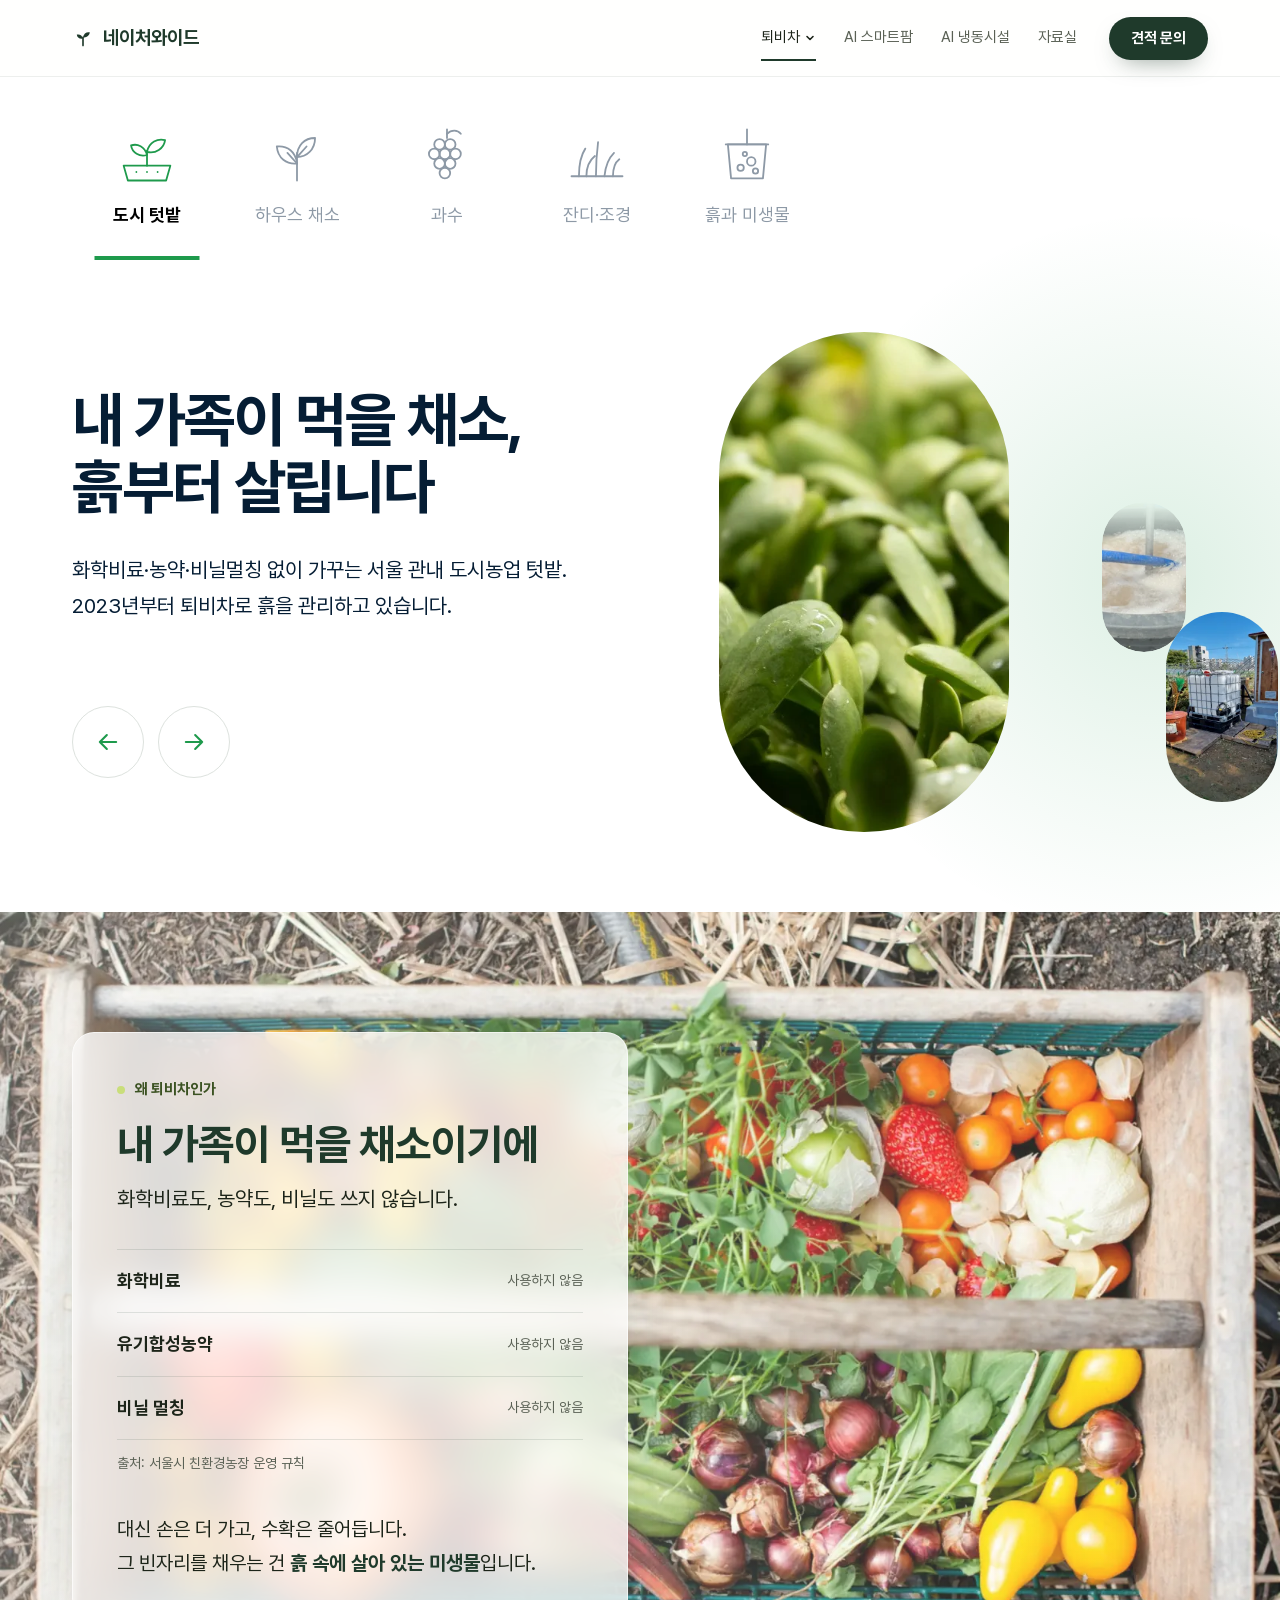
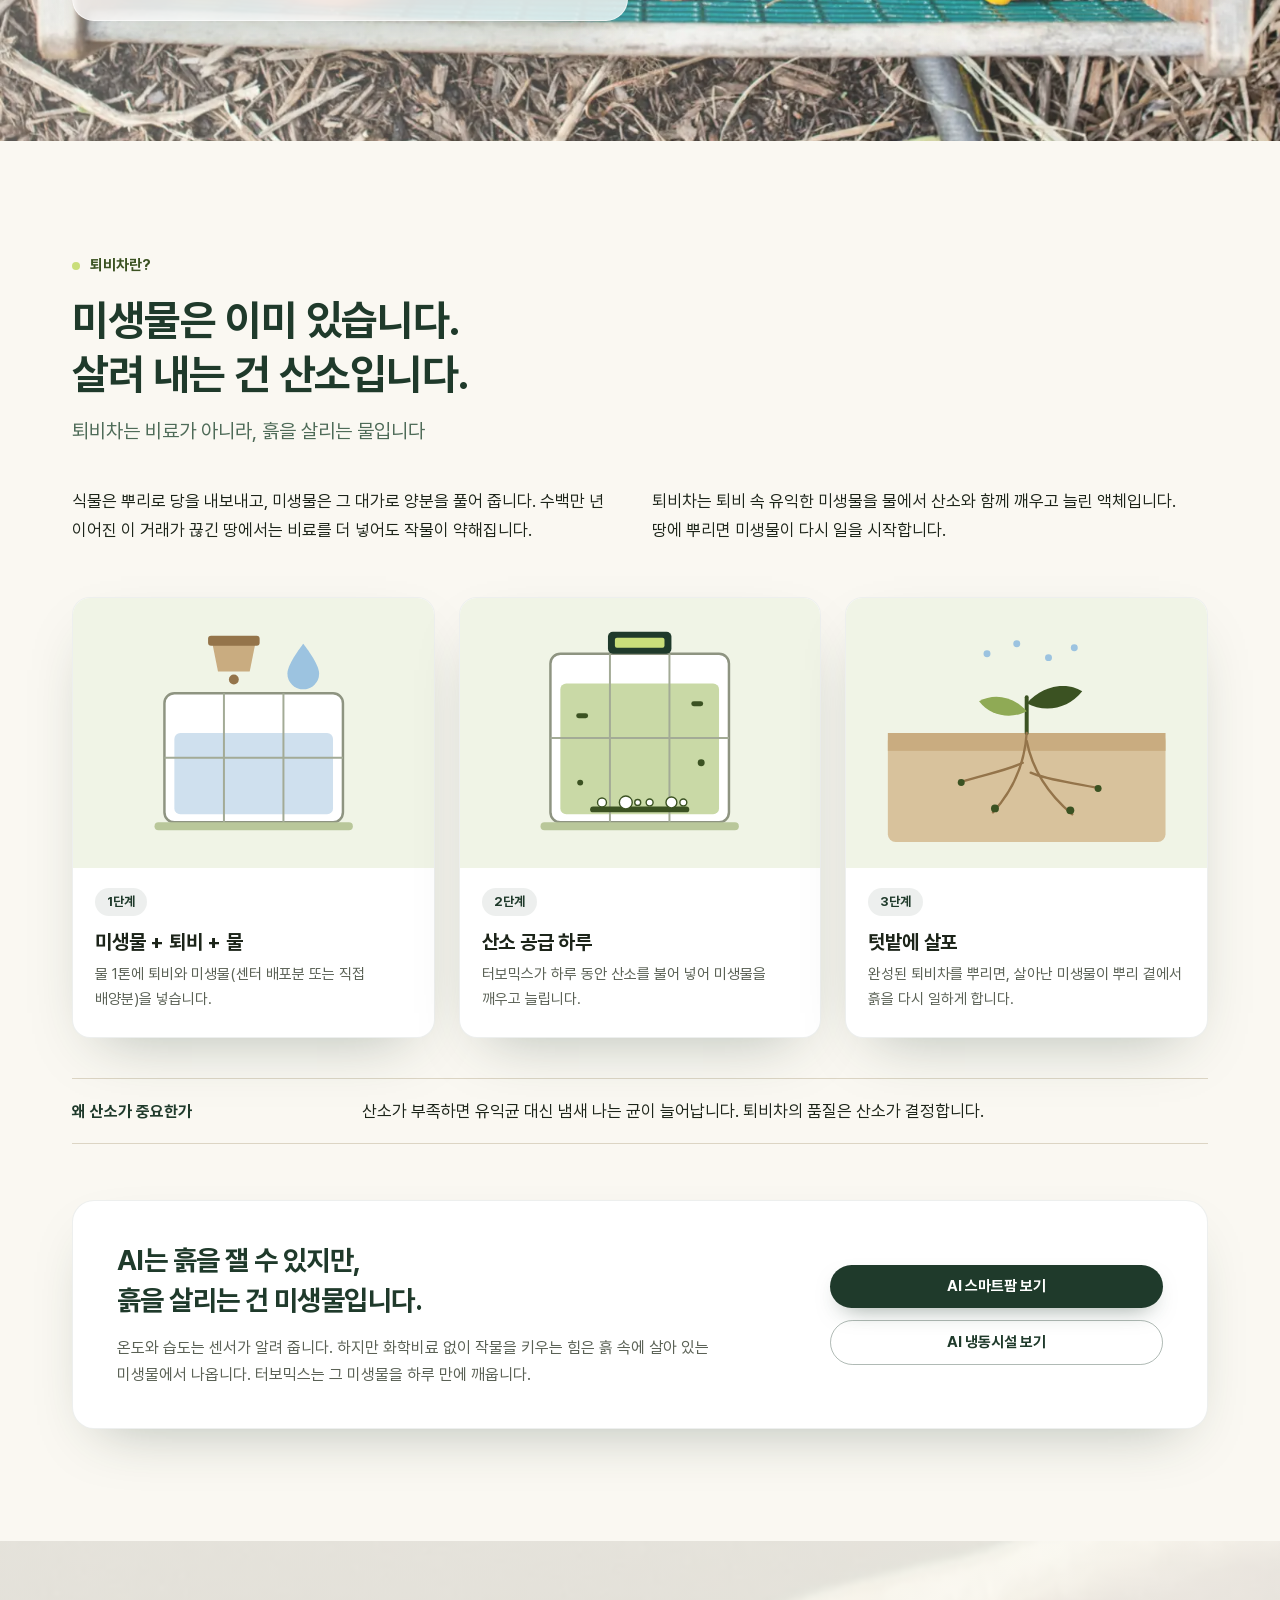
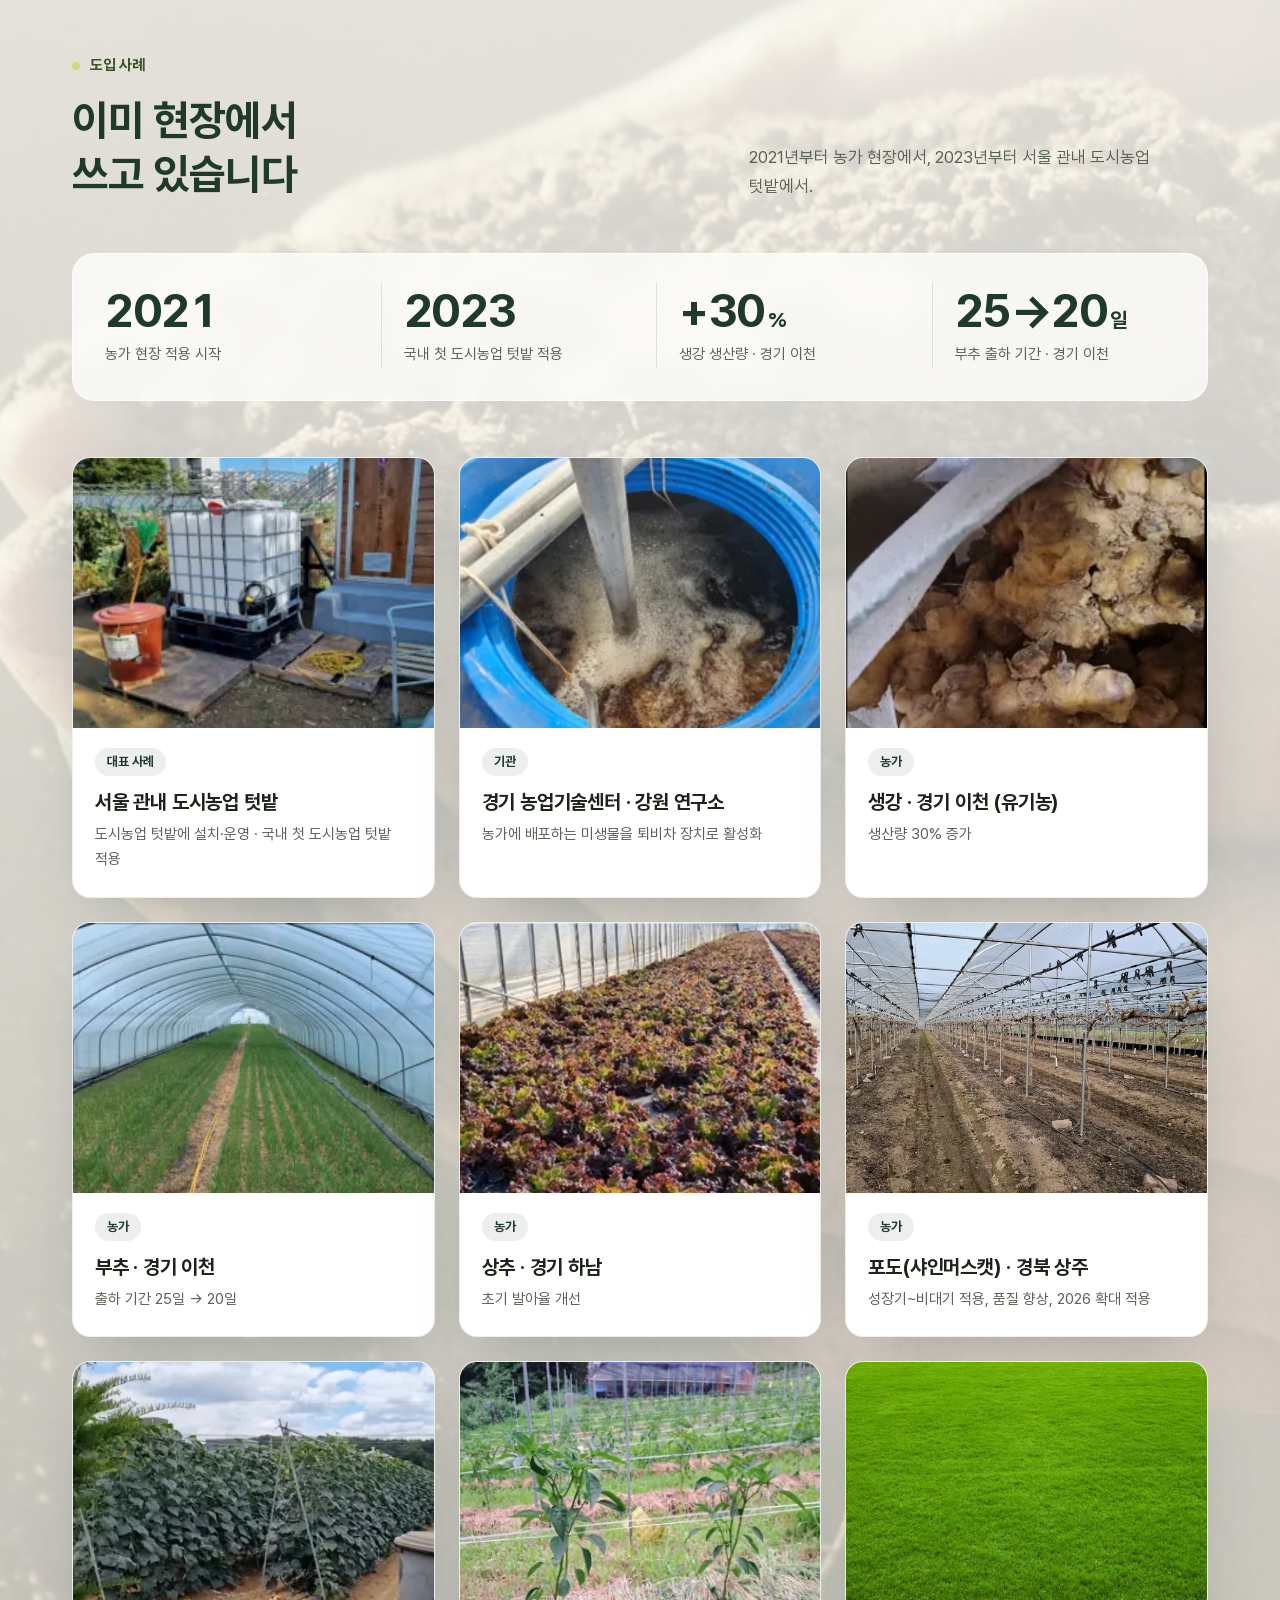
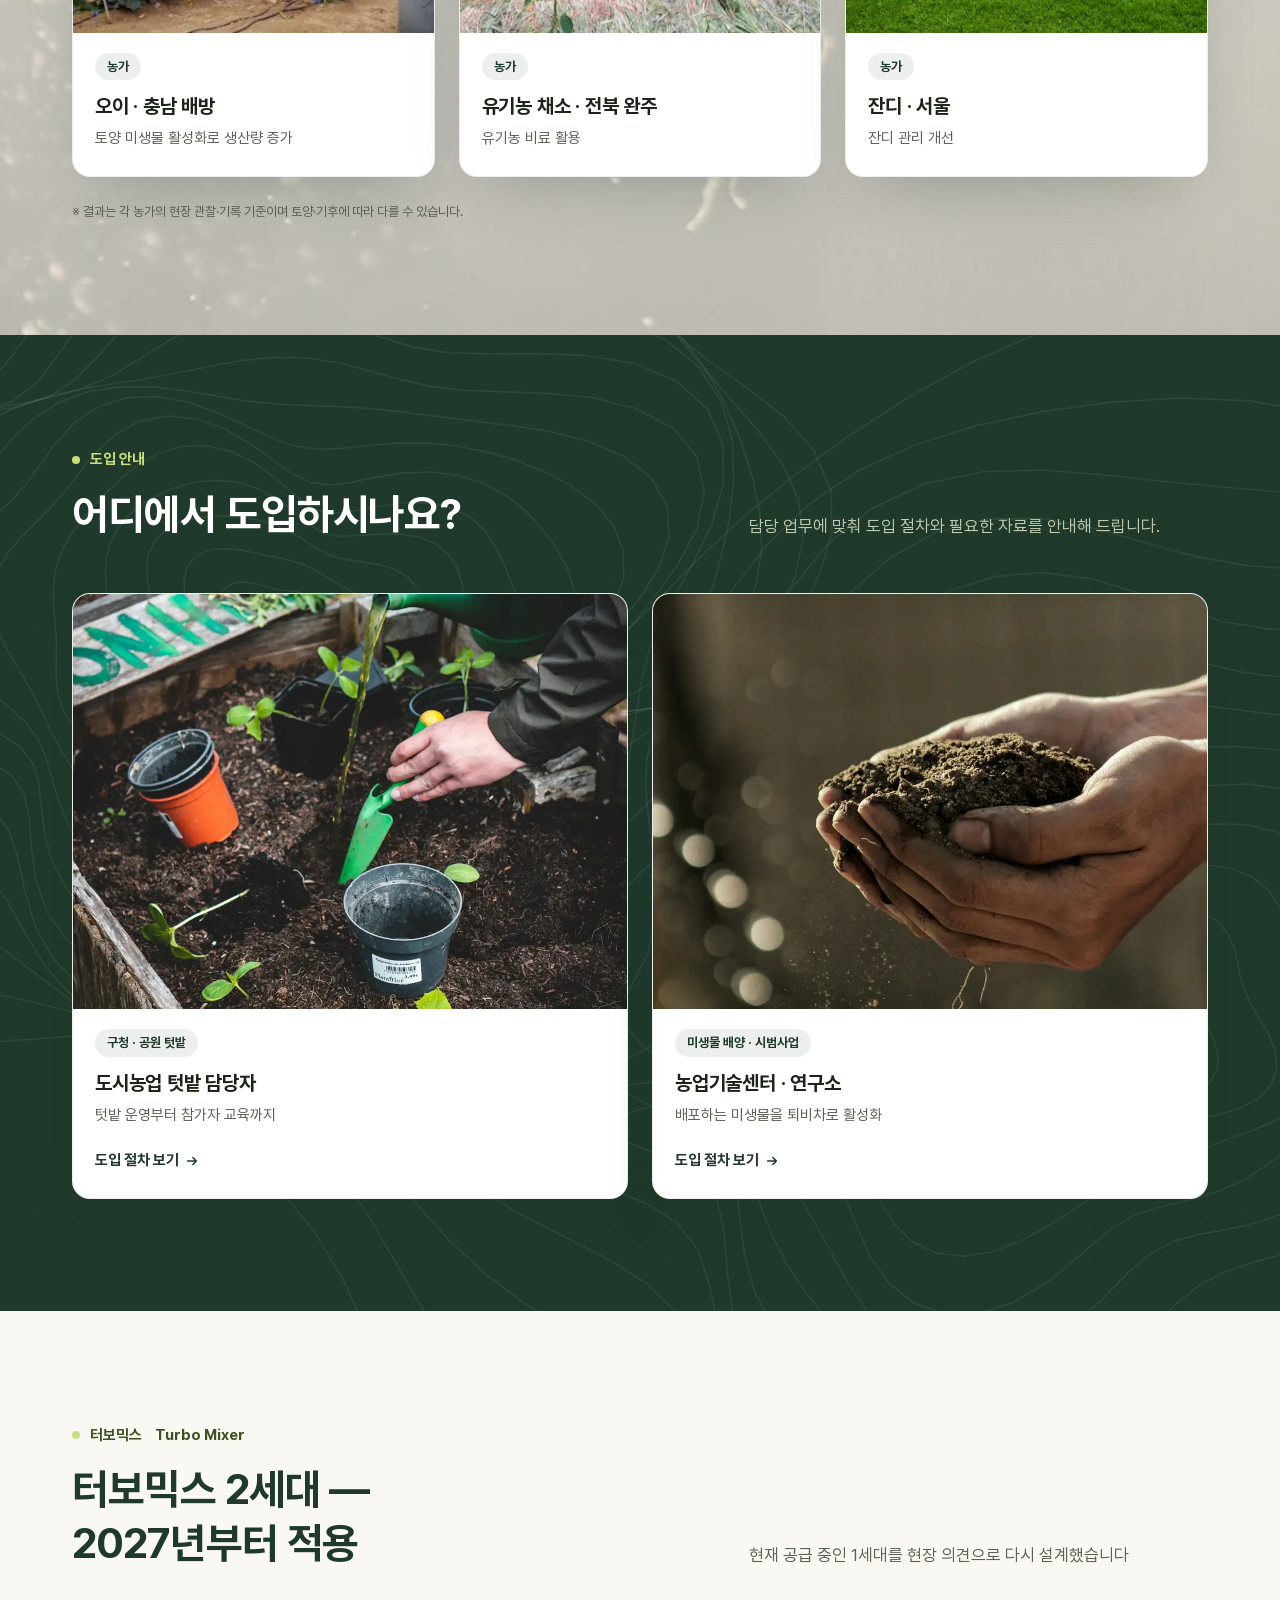
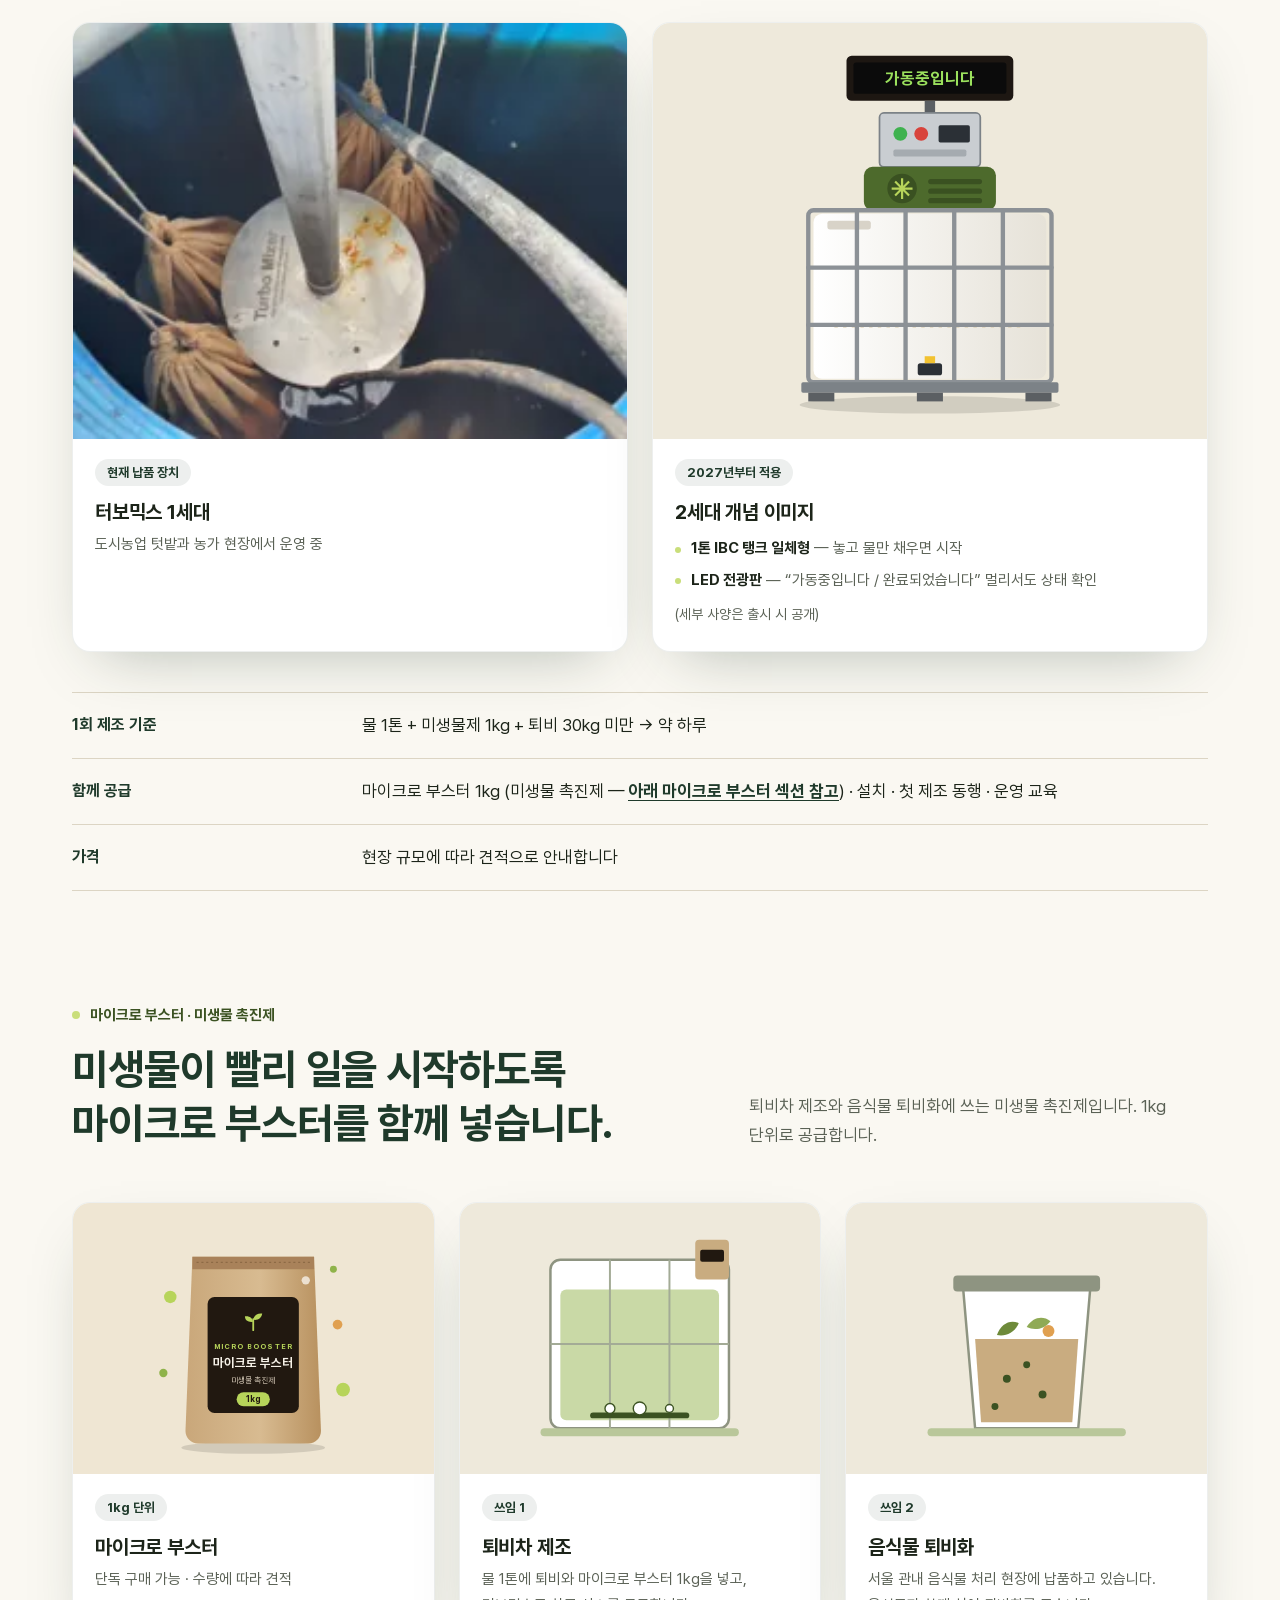
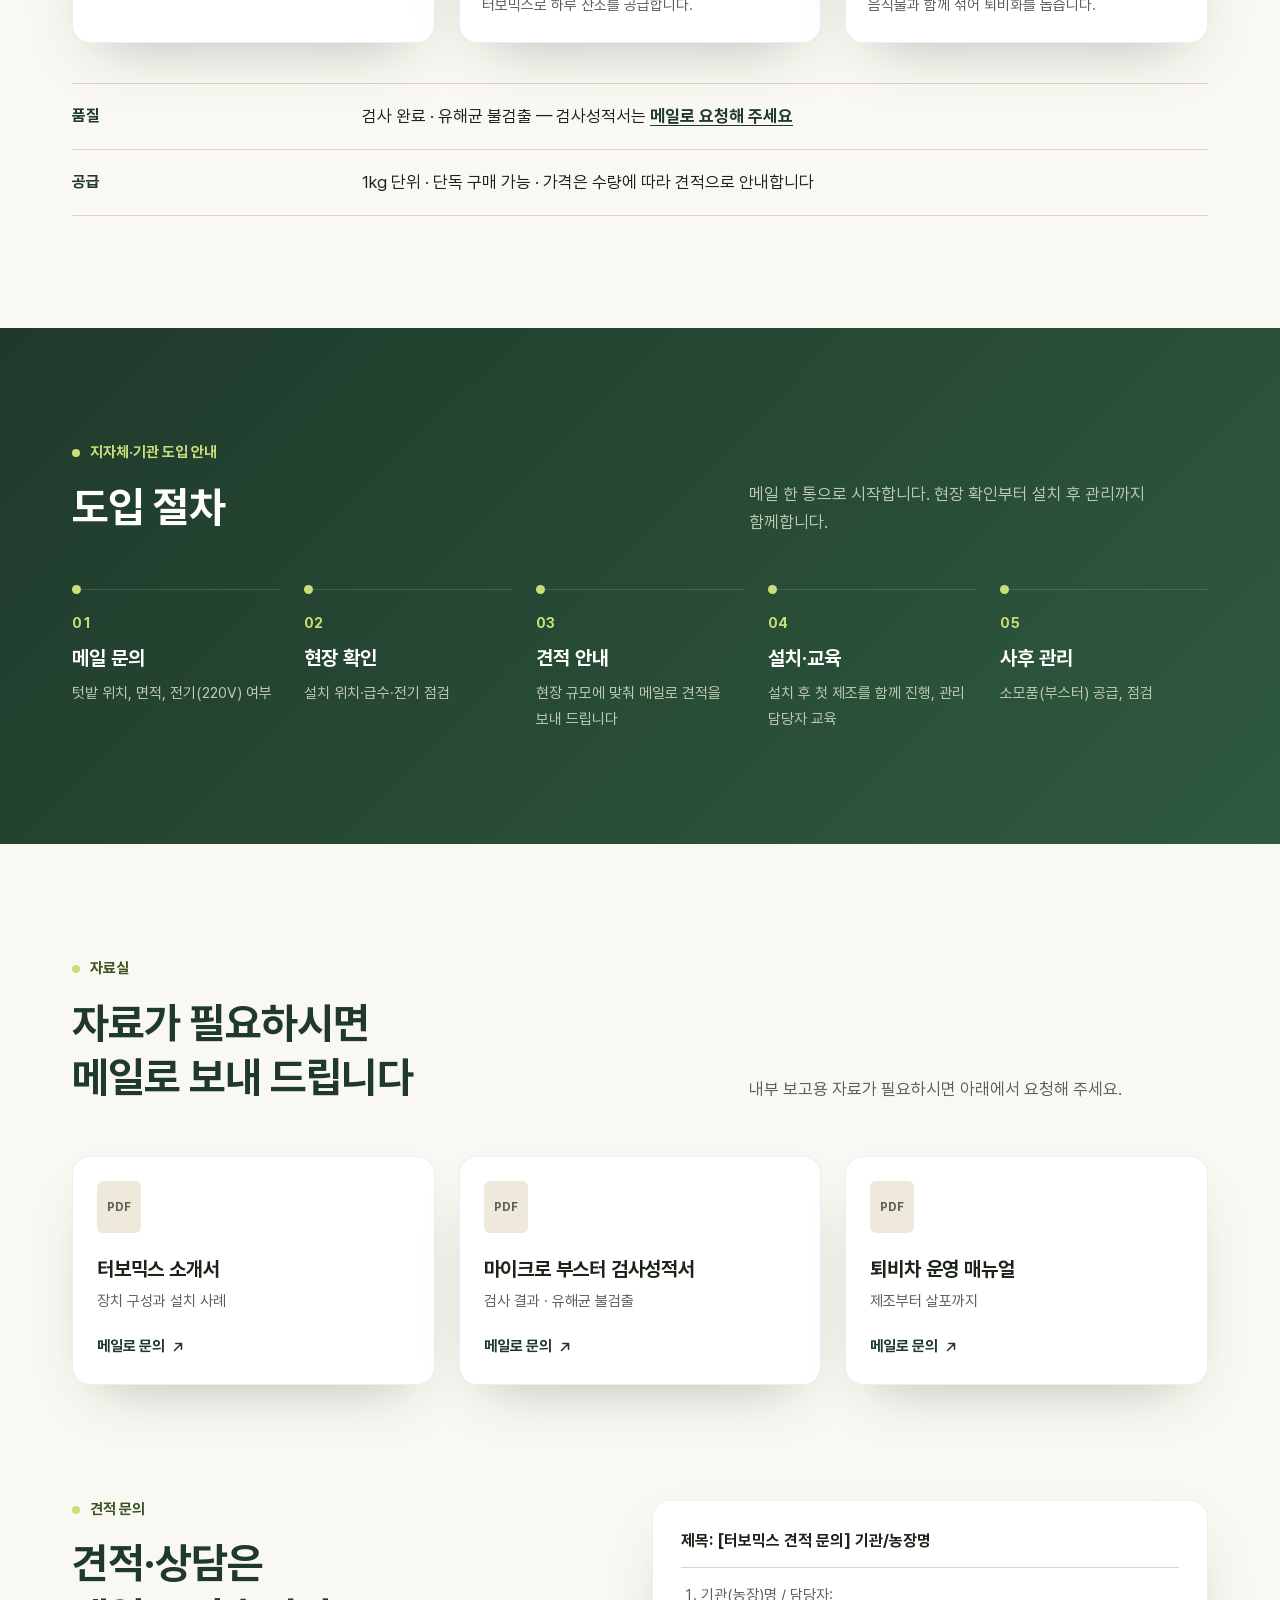
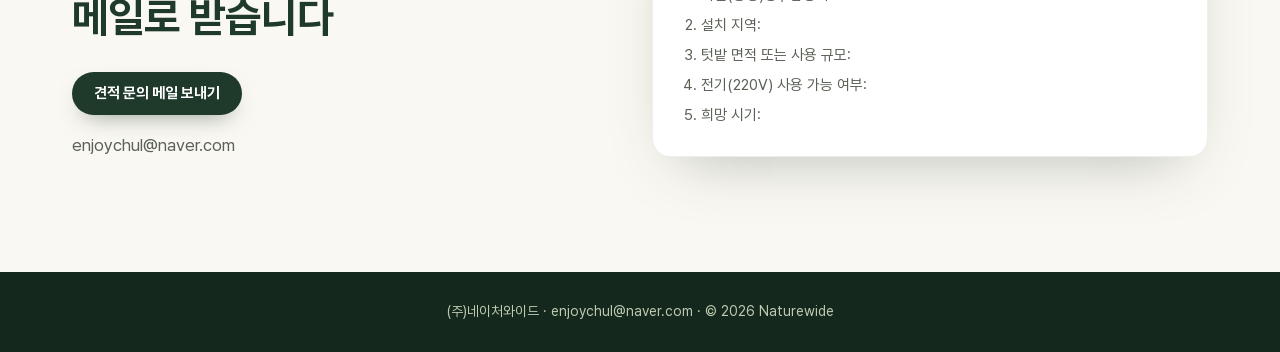
==== commit b5e24bcd: "v7: hero text cross-fade without layout shift Co-Authored-By: Claude Opus 5.5 <noreply@anthropic.com" ====
--- a/index.html
+++ b/index.html
@@ -26,7 +26,7 @@
   <link rel="preload" href="fonts/Pretendard-Regular.subset.woff2" as="font" type="font/woff2" crossorigin>
   <link rel="preload" href="fonts/Pretendard-Bold.subset.woff2" as="font" type="font/woff2" crossorigin>
   <link rel="stylesheet" href="css/style.css?v=20261125b">
-  <link rel="stylesheet" href="css/hero.css?v=20261125d">
+  <link rel="stylesheet" href="css/hero.css?v=20261126a">
   <script>document.documentElement.classList.add('js')</script>
 
   <script type="application/ld+json">
@@ -96,25 +96,27 @@
 
       <div class="hx-stage">
         <div class="hx-copy">
-          <div class="hx-panel is-on" role="tabpanel" id="p0" aria-labelledby="t0">
-            <h2>내 가족이 먹을 채소,<br>흙부터 살립니다</h2>
-            <p>화학비료·농약·비닐멀칭 없이 가꾸는 서울 관내 도시농업 텃밭. 2023년부터 퇴비차로 흙을 관리하고 있습니다.</p>
-          </div>
-          <div class="hx-panel" role="tabpanel" id="p1" aria-labelledby="t1" hidden>
-            <h2>쉬지 못한 하우스 흙에<br>다시 숨을 넣습니다</h2>
-            <p>해마다 같은 작물을 키우는 하우스에 퇴비차를 정기적으로 뿌립니다. 이천 부추 농가는 출하 기간이 25일에서 20일로 줄었습니다.</p>
-          </div>
-          <div class="hx-panel" role="tabpanel" id="p2" aria-labelledby="t2" hidden>
-            <h2>뿌리 깊은 작물일수록<br>흙이 먼저입니다</h2>
-            <p>경북 상주 샤인머스캣 하우스에 성장기부터 비대기까지 적용했고, 2026년에는 적용 면적을 넓혔습니다.</p>
-          </div>
-          <div class="hx-panel" role="tabpanel" id="p3" aria-labelledby="t3" hidden>
-            <h2>넓은 잔디도<br>뿌리 밑 흙부터</h2>
-            <p>물 1톤짜리 탱크 하나로 하루에 준비합니다. 서울 현장의 잔디를 퇴비차로 관리하고 있습니다.</p>
-          </div>
-          <div class="hx-panel" role="tabpanel" id="p4" aria-labelledby="t4" hidden>
-            <h2>살려 내는 건<br>산소입니다</h2>
-            <p>미생물은 이미 있습니다. 센터에서 받은 미생물도, 직접 키운 미생물도 물 1톤과 퇴비를 넣고 하루. 터보믹스가 산소를 불어 넣어 살아 있는 퇴비차를 만듭니다.</p>
+          <div class="hx-panels">
+            <div class="hx-panel is-on" role="tabpanel" id="p0" aria-labelledby="t0">
+              <h2>내 가족이 먹을 채소,<br>흙부터 살립니다</h2>
+              <p>화학비료·농약·비닐멀칭 없이 가꾸는 서울 관내 도시농업 텃밭. 2023년부터 퇴비차로 흙을 관리하고 있습니다.</p>
+            </div>
+            <div class="hx-panel" role="tabpanel" id="p1" aria-labelledby="t1">
+              <h2>쉬지 못한 하우스 흙에<br>다시 숨을 넣습니다</h2>
+              <p>해마다 같은 작물을 키우는 하우스에 퇴비차를 정기적으로 뿌립니다. 이천 부추 농가는 출하 기간이 25일에서 20일로 줄었습니다.</p>
+            </div>
+            <div class="hx-panel" role="tabpanel" id="p2" aria-labelledby="t2">
+              <h2>뿌리 깊은 작물일수록<br>흙이 먼저입니다</h2>
+              <p>경북 상주 샤인머스캣 하우스에 성장기부터 비대기까지 적용했고, 2026년에는 적용 면적을 넓혔습니다.</p>
+            </div>
+            <div class="hx-panel" role="tabpanel" id="p3" aria-labelledby="t3">
+              <h2>넓은 잔디도<br>뿌리 밑 흙부터</h2>
+              <p>물 1톤짜리 탱크 하나로 하루에 준비합니다. 서울 현장의 잔디를 퇴비차로 관리하고 있습니다.</p>
+            </div>
+            <div class="hx-panel" role="tabpanel" id="p4" aria-labelledby="t4">
+              <h2>살려 내는 건<br>산소입니다</h2>
+              <p>미생물은 이미 있습니다. 센터에서 받은 미생물도, 직접 키운 미생물도 물 1톤과 퇴비를 넣고 하루. 터보믹스가 산소를 불어 넣어 살아 있는 퇴비차를 만듭니다.</p>
+            </div>
           </div>
 
           <div class="hx-ctrl">
@@ -444,7 +446,7 @@
 </footer>
 
 <script src="js/site.js?v=20261125b"></script>
-<script src="js/hero.js?v=20261125b"></script>
+<script src="js/hero.js?v=20261126a"></script>
 <script>
 (function(){
 
--- a/css/hero.css
+++ b/css/hero.css
@@ -13,15 +13,15 @@
 .hx-tabs button span{color:var(--mute)}
 .hx-tabs button[aria-selected="true"] svg{color:var(--leaf)}
 .hx-tabs button[aria-selected="true"] span{color:#000;font-weight:700}
-.hx-bar{position:absolute;left:0;bottom:0;width:140px;height:4px;background:var(--leaf);transition:transform .45s var(--ease)}
+.hx-bar{position:absolute;left:0;bottom:0;width:140px;height:4px;background:var(--leaf);transition:transform .9s var(--ease)}
 
 /* 본문 */
 .hx-stage{display:grid;grid-template-columns:minmax(0,1fr) minmax(0,1fr);gap:24px;align-items:center}
-.hx-panel[hidden]{display:none}
+.hx-panels{display:grid}
+.hx-panel{grid-area:1/1;opacity:0;visibility:hidden;transform:translateY(-8px);transition:opacity .35s ease,transform .35s ease,visibility 0s linear .35s}
+.hx-panel.is-on{opacity:1;visibility:visible;transform:none;transition:opacity .5s ease .25s,transform .5s var(--ease) .25s,visibility 0s linear 0s}
 .hx-panel h2{font-size:clamp(40px,4.7vw,66px);line-height:1.12;letter-spacing:-.035em;font-weight:700;color:var(--deep);margin:0 0 30px}
 .hx-panel p{font-size:21px;line-height:1.75;color:var(--deep);font-weight:400;max-width:24em}
-.hx-panel.is-on{animation:hxin .6s var(--ease) both}
-@keyframes hxin{from{opacity:0;transform:translateY(12px)}to{opacity:1;transform:none}}
 
 .hx-ctrl{display:flex;gap:14px;margin-top:44px}
 .hx-arrow{width:72px;height:72px;border-radius:50%;border:1px solid #DDE2DE;background:#fff;display:grid;place-items:center;cursor:pointer;color:var(--leaf);transition:border-color .2s,transform .2s var(--ease)}
@@ -65,13 +65,13 @@
   .hx-glow{right:-360px;top:420px}
 }
 @media (prefers-reduced-motion:reduce){
-  .hx-panel.is-on{animation:none}
+  .hx-panel,.hx-panel.is-on{transition:none;transform:none}
   .hx-main img{transition:none;transform:none}
 }
 
 /* ===== 계속 움직이는 느낌 (v6 시안) ===== */
 /* 1) 큰 사진: 7초 동안 다가가고, 9초 동안 천천히 멀어지기를 반복 (탭이 바뀌어도 끊기지 않음) */
-.hx-main img{transition:opacity .9s var(--ease);transform:none;animation:hxzoom 16s ease-in-out infinite}
+.hx-main img{transition:opacity 1.8s var(--ease);transform:none;animation:hxzoom 16s ease-in-out infinite}
 .hx-main img.is-on{transform:none}
 @keyframes hxzoom{0%{transform:scale(1.04) translate(0,0)}45%{transform:scale(1.28) translate(-3%,-2.5%)}100%{transform:scale(1.04) translate(0,0)}}
 /* 1-2) 큰 캡슐 자체도 천천히 오르내림 */
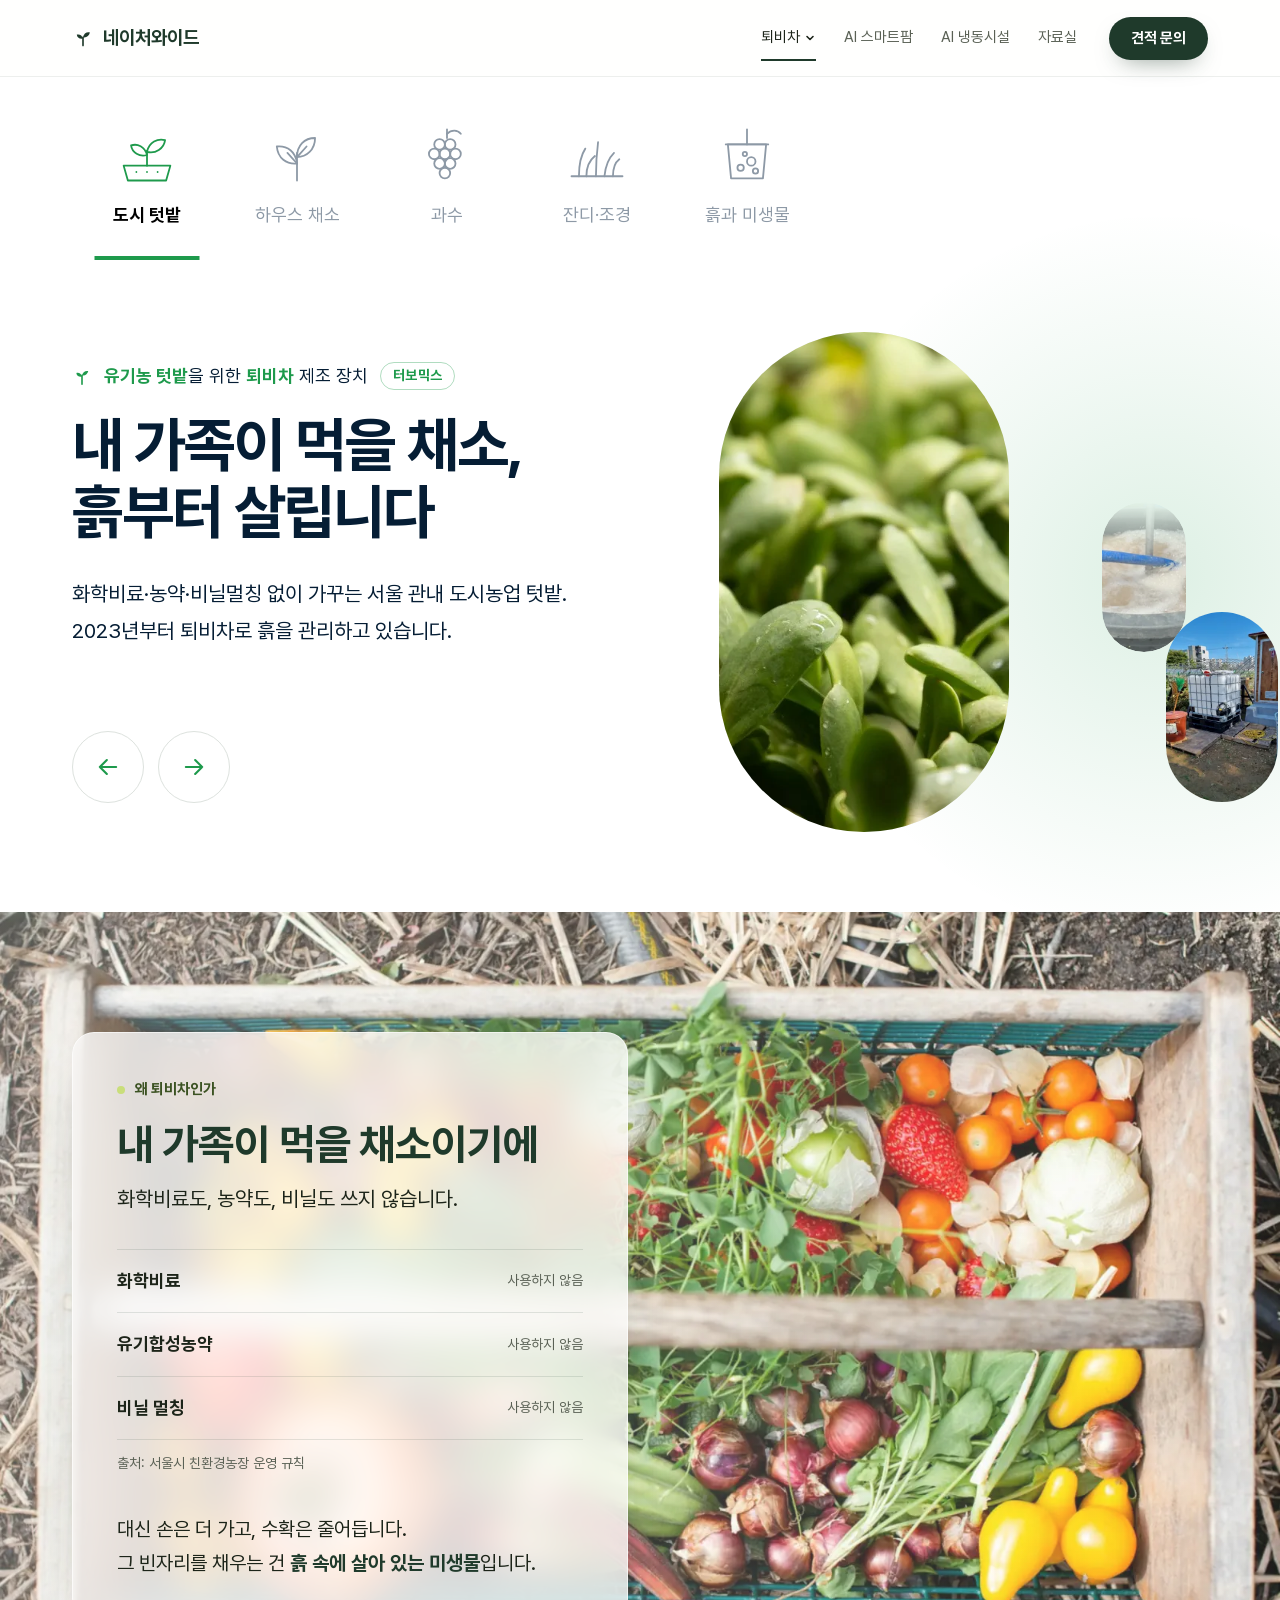
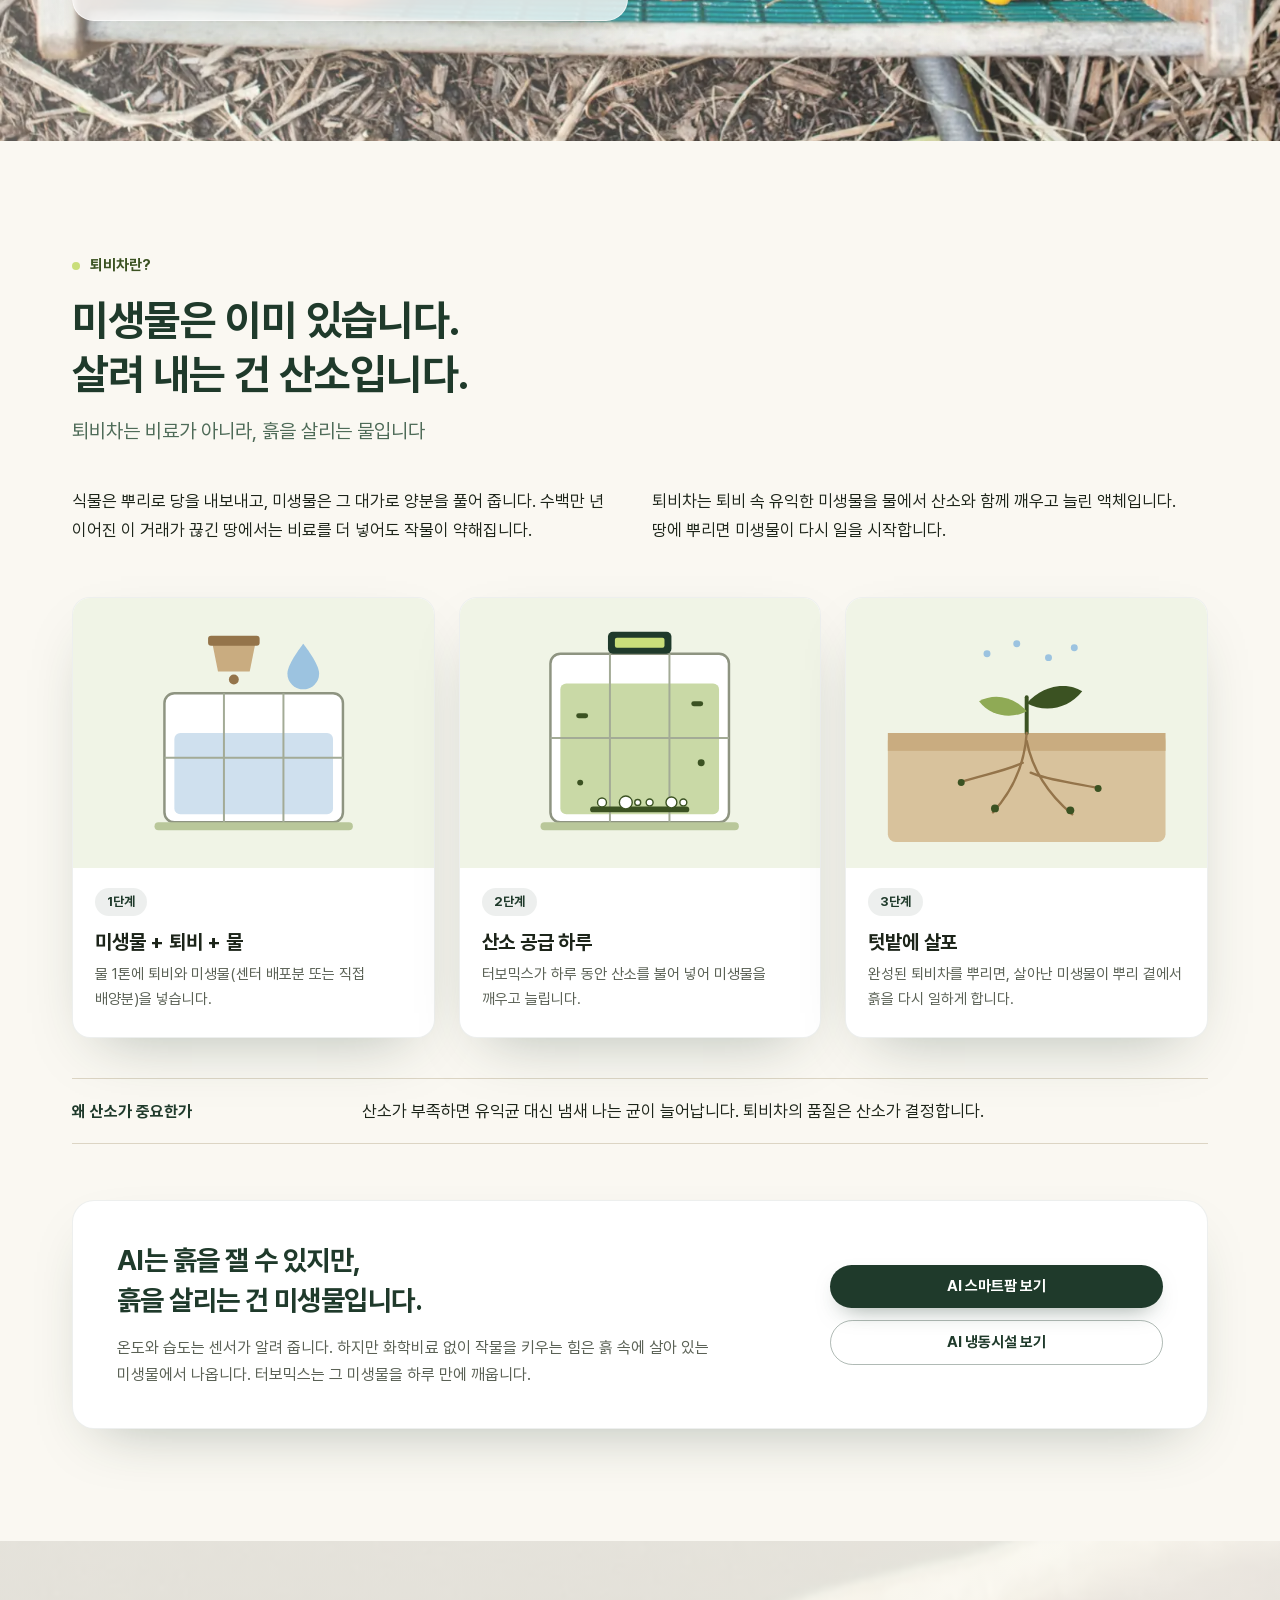
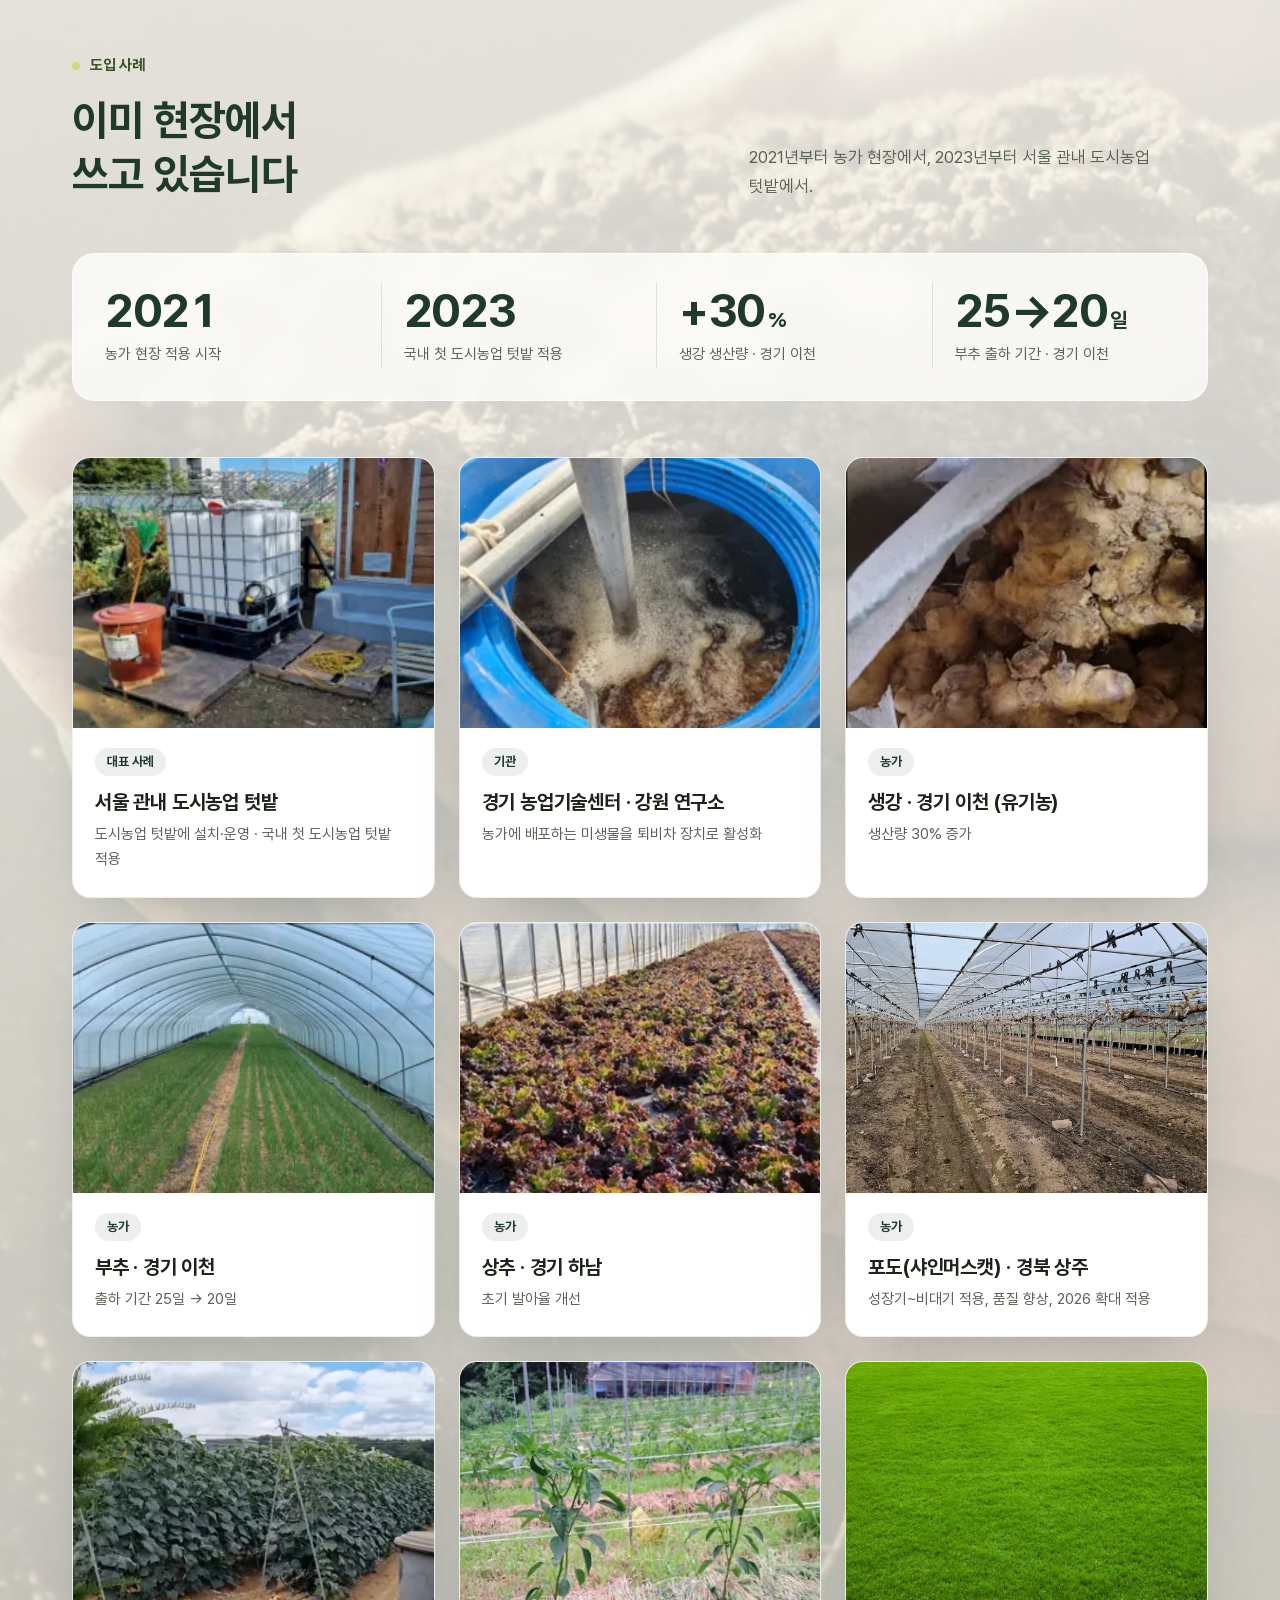
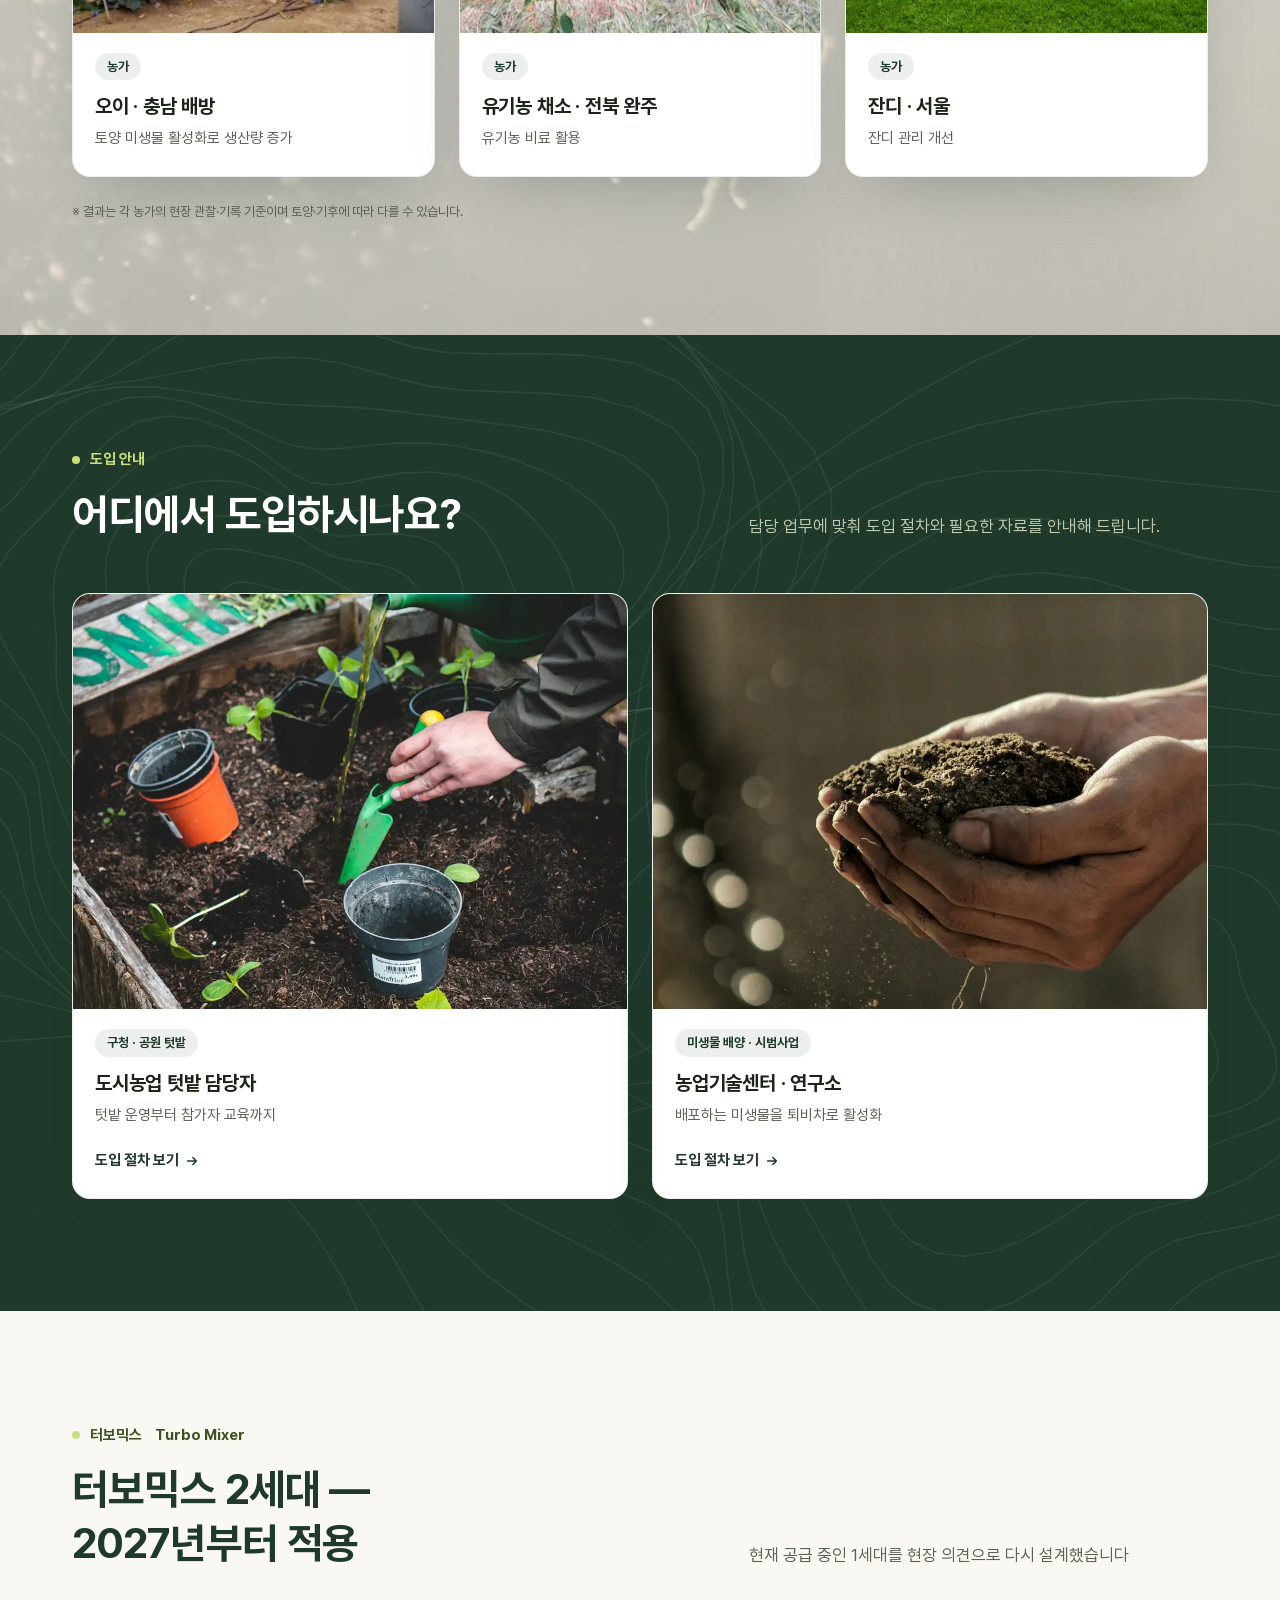
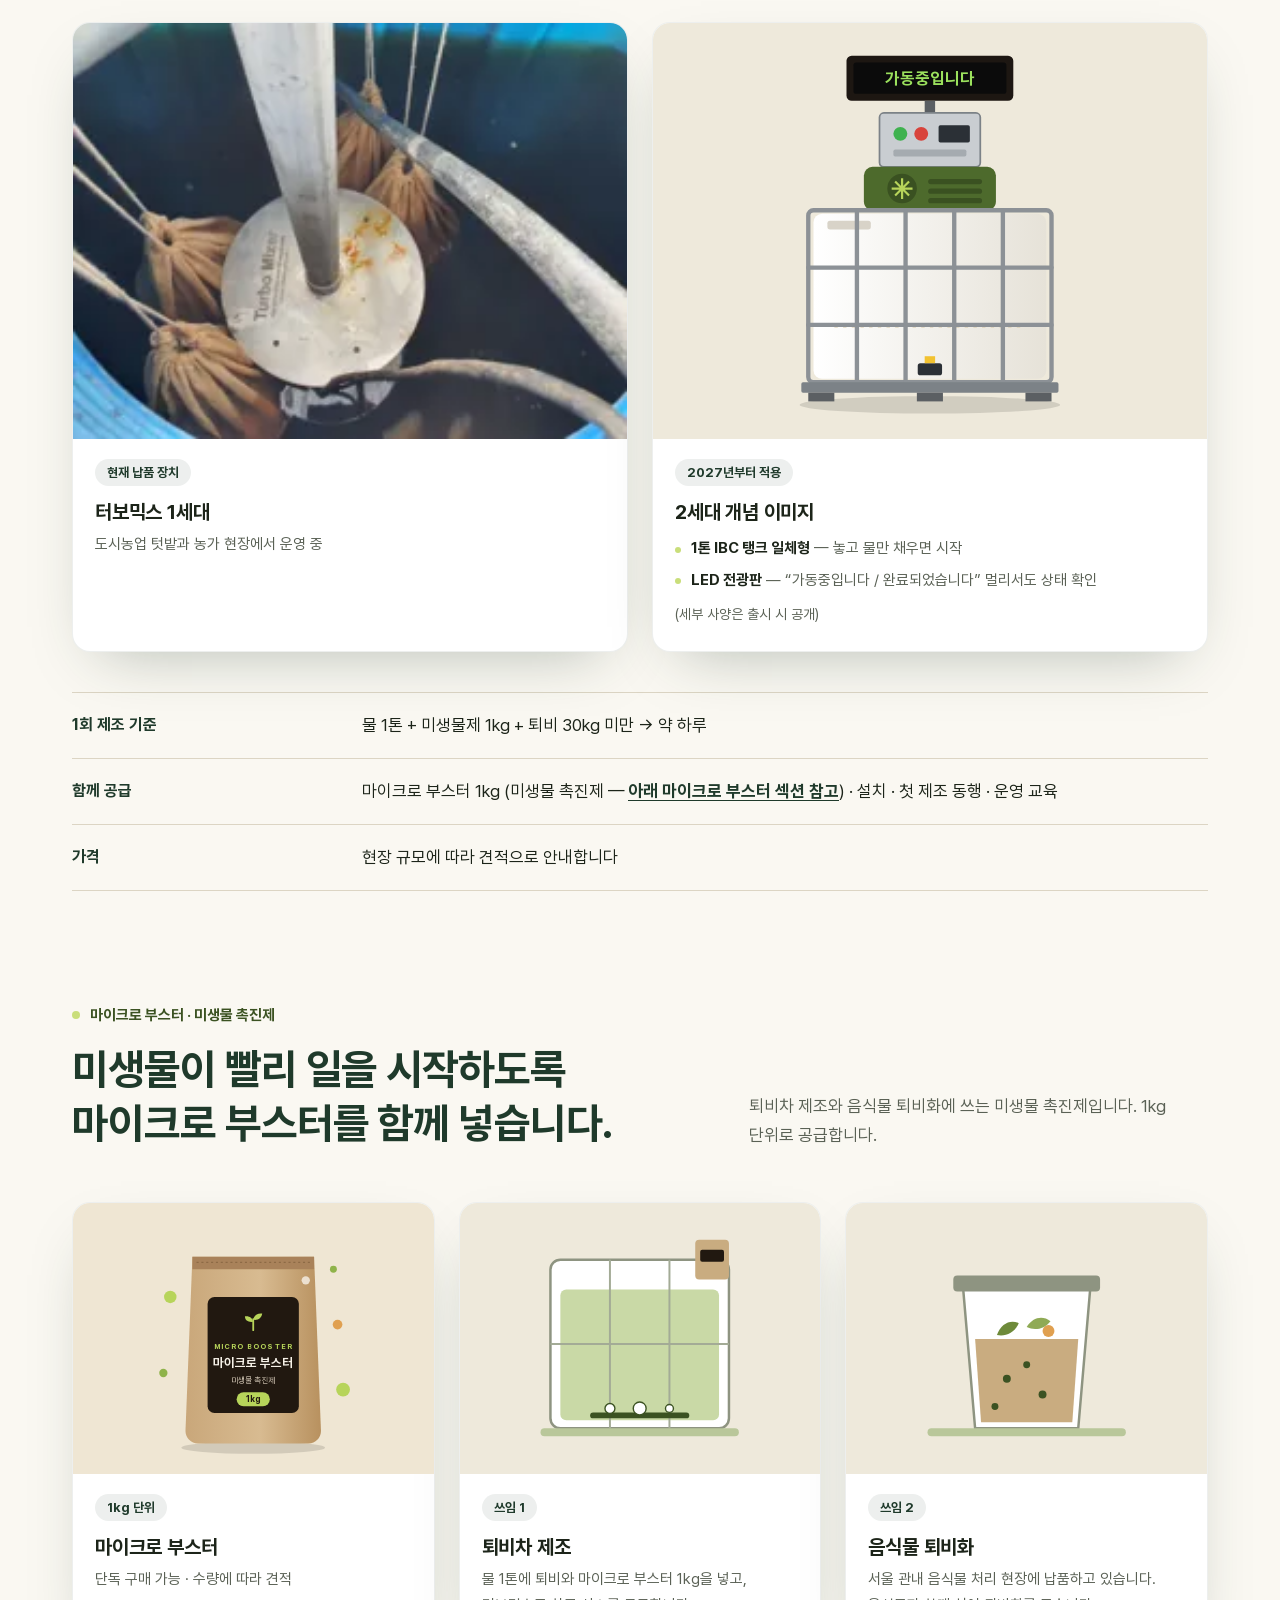
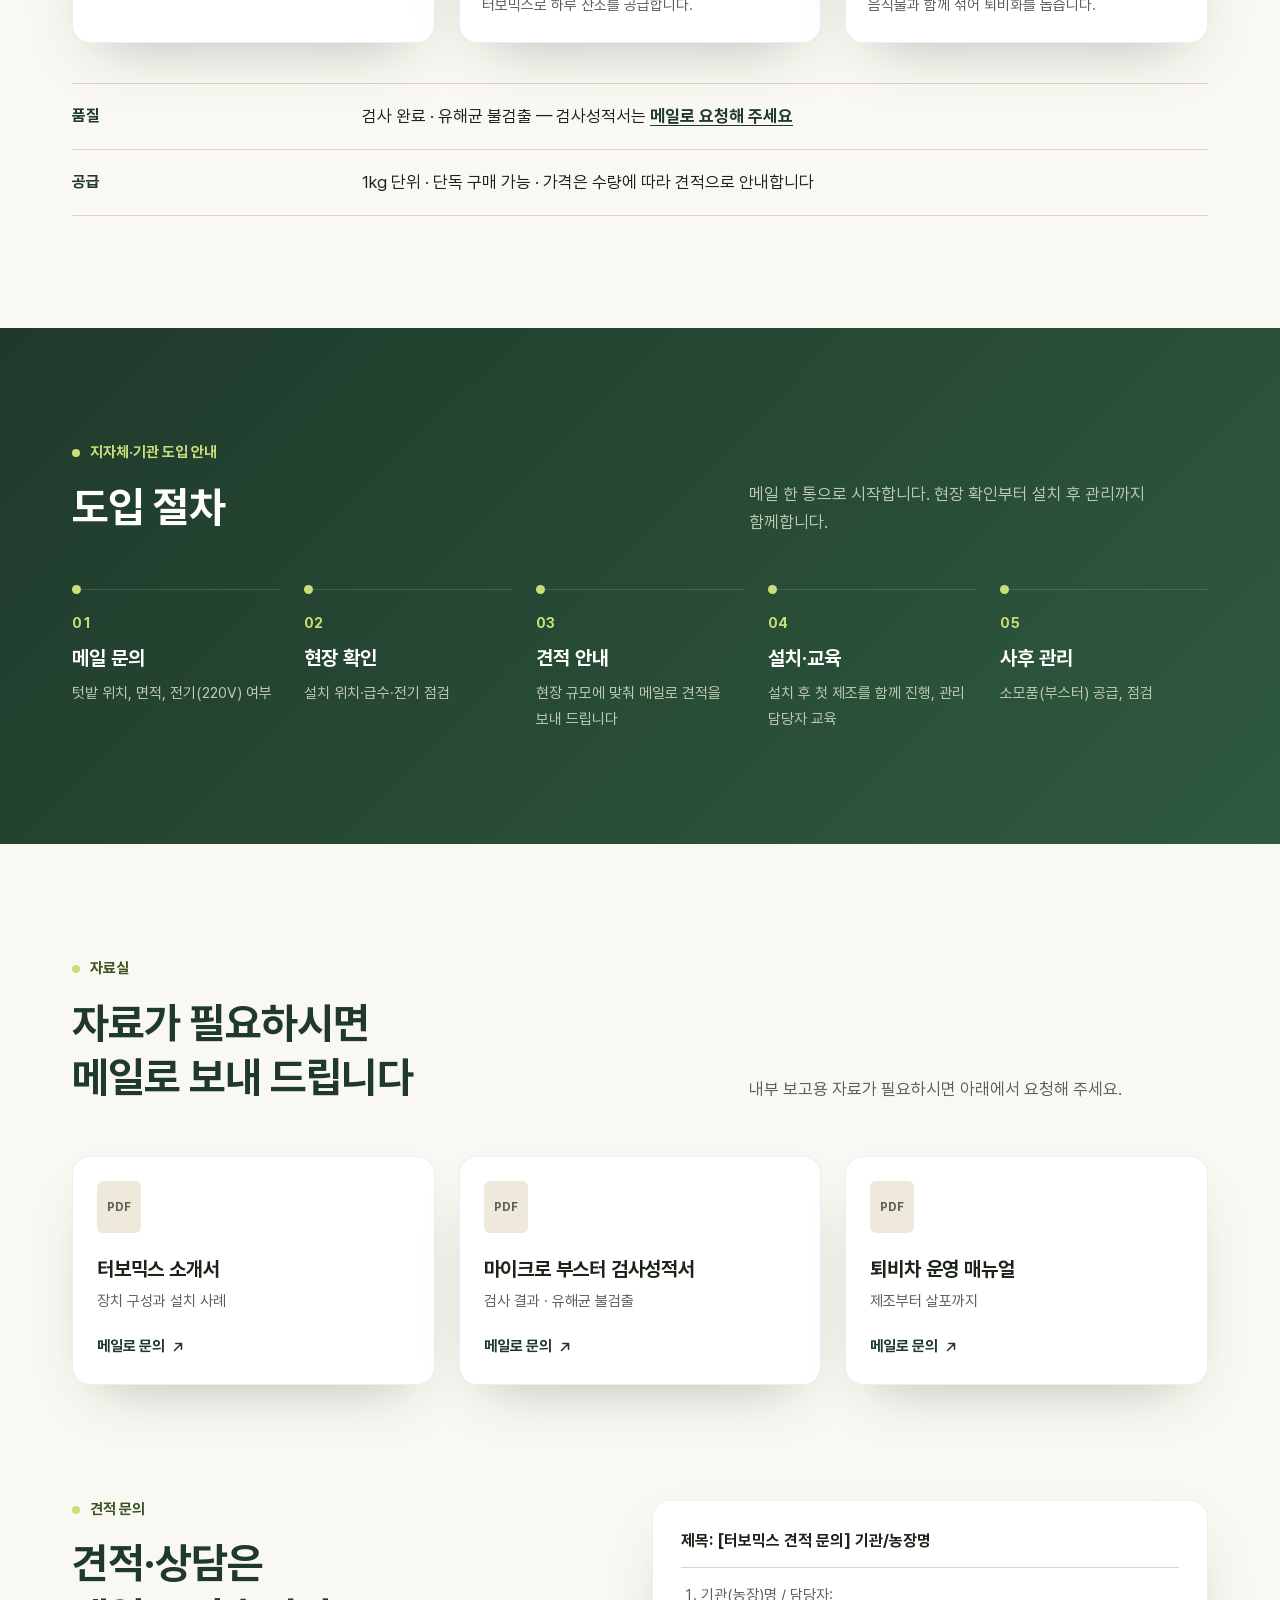
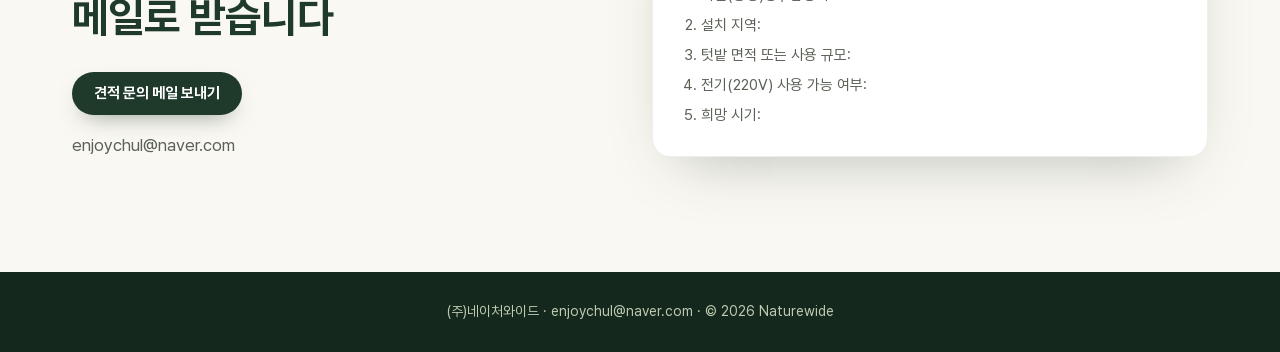
==== commit dfcdbba1: "v7: kicker line above hero title Co-Authored-By: Claude Opus 5.5 <noreply@anthropic.com>" ====
--- a/index.html
+++ b/index.html
@@ -26,7 +26,7 @@
   <link rel="preload" href="fonts/Pretendard-Regular.subset.woff2" as="font" type="font/woff2" crossorigin>
   <link rel="preload" href="fonts/Pretendard-Bold.subset.woff2" as="font" type="font/woff2" crossorigin>
   <link rel="stylesheet" href="css/style.css?v=20261125b">
-  <link rel="stylesheet" href="css/hero.css?v=20261126a">
+  <link rel="stylesheet" href="css/hero.css?v=20261126c">
   <script>document.documentElement.classList.add('js')</script>
 
   <script type="application/ld+json">
@@ -96,6 +96,7 @@
 
       <div class="hx-stage">
         <div class="hx-copy">
+          <p class="hx-kicker"><svg viewBox="0 0 32 32" aria-hidden="true"><path d="M16 29V15" stroke="currentColor" stroke-width="2.6" stroke-linecap="round" fill="none"/><path d="M16 17c-1-5-5-7-9-6 0 4 4 7 9 6zM16 15c1-5 5-8 10-7-1 5-5 8-10 7z" fill="currentColor"/></svg><span><b>유기농 텃밭</b>을 위한 <b>퇴비차</b> 제조 장치</span><span class="hx-kicker-brand">터보믹스</span></p>
           <div class="hx-panels">
             <div class="hx-panel is-on" role="tabpanel" id="p0" aria-labelledby="t0">
               <h2>내 가족이 먹을 채소,<br>흙부터 살립니다</h2>
@@ -446,7 +447,7 @@
 </footer>
 
 <script src="js/site.js?v=20261125b"></script>
-<script src="js/hero.js?v=20261126a"></script>
+<script src="js/hero.js?v=20261126c"></script>
 <script>
 (function(){
 
--- a/css/hero.css
+++ b/css/hero.css
@@ -17,6 +17,10 @@
 
 /* 본문 */
 .hx-stage{display:grid;grid-template-columns:minmax(0,1fr) minmax(0,1fr);gap:24px;align-items:center}
+.hx-kicker{display:flex;align-items:center;flex-wrap:wrap;gap:8px 12px;margin:0 0 22px;font-size:18px;line-height:1.4;color:var(--deep)}
+.hx-kicker svg{width:20px;height:20px;color:var(--leaf);flex:none}
+.hx-kicker b{color:var(--leaf);font-weight:700}
+.hx-kicker-brand{font-size:14px;font-weight:700;color:var(--leaf);border:1px solid rgba(30,154,76,.35);border-radius:999px;padding:3px 12px;letter-spacing:.02em}
 .hx-panels{display:grid}
 .hx-panel{grid-area:1/1;opacity:0;visibility:hidden;transform:translateY(-8px);transition:opacity .35s ease,transform .35s ease,visibility 0s linear .35s}
 .hx-panel.is-on{opacity:1;visibility:visible;transform:none;transition:opacity .5s ease .25s,transform .5s var(--ease) .25s,visibility 0s linear 0s}
@@ -54,6 +58,8 @@
   .hx-tabs button svg{width:42px;height:42px}
   .hx-bar{left:var(--gut)}
   .hx-stage{grid-template-columns:1fr;gap:36px}
+  .hx-kicker{font-size:15px;margin-bottom:14px}
+  .hx-kicker-brand{font-size:12px;padding:2px 10px}
   .hx-panel h2{font-size:36px;margin-bottom:18px}
   .hx-panel p{font-size:17px}
   .hx-ctrl{margin-top:28px}
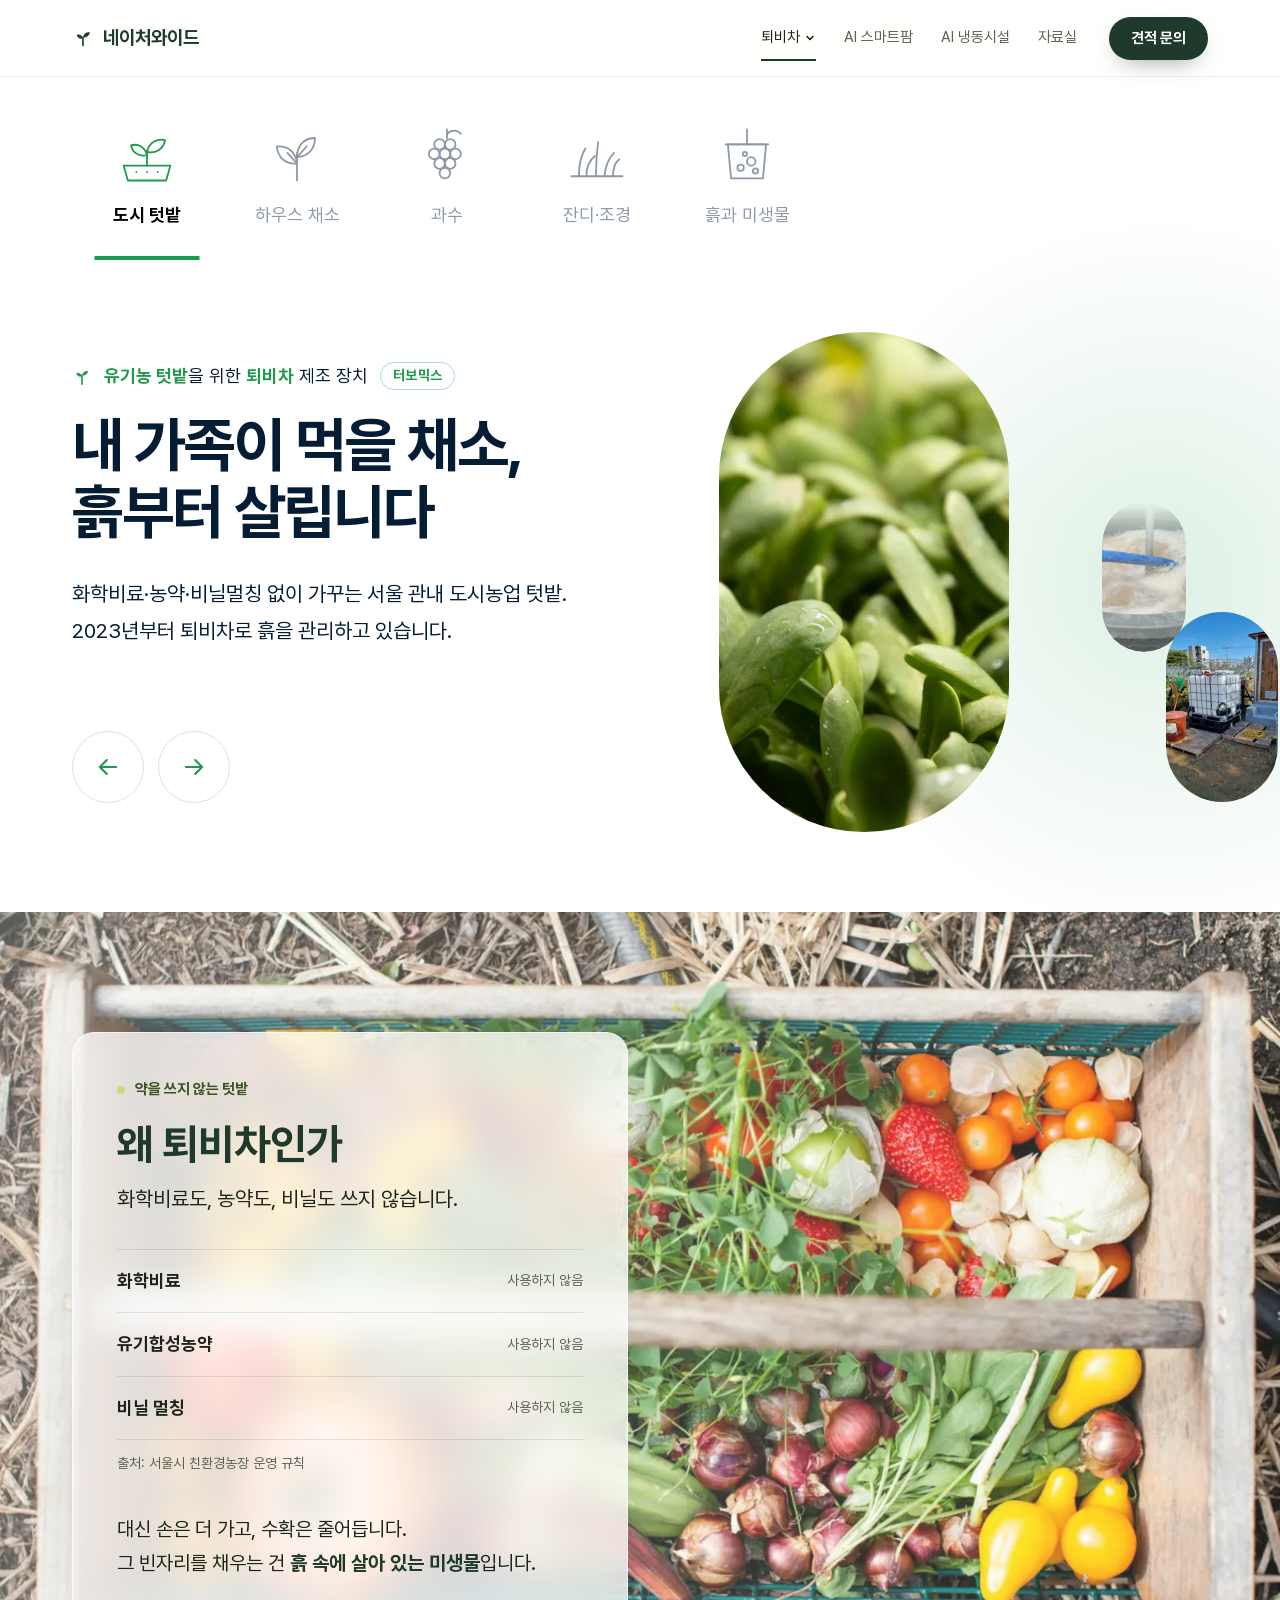
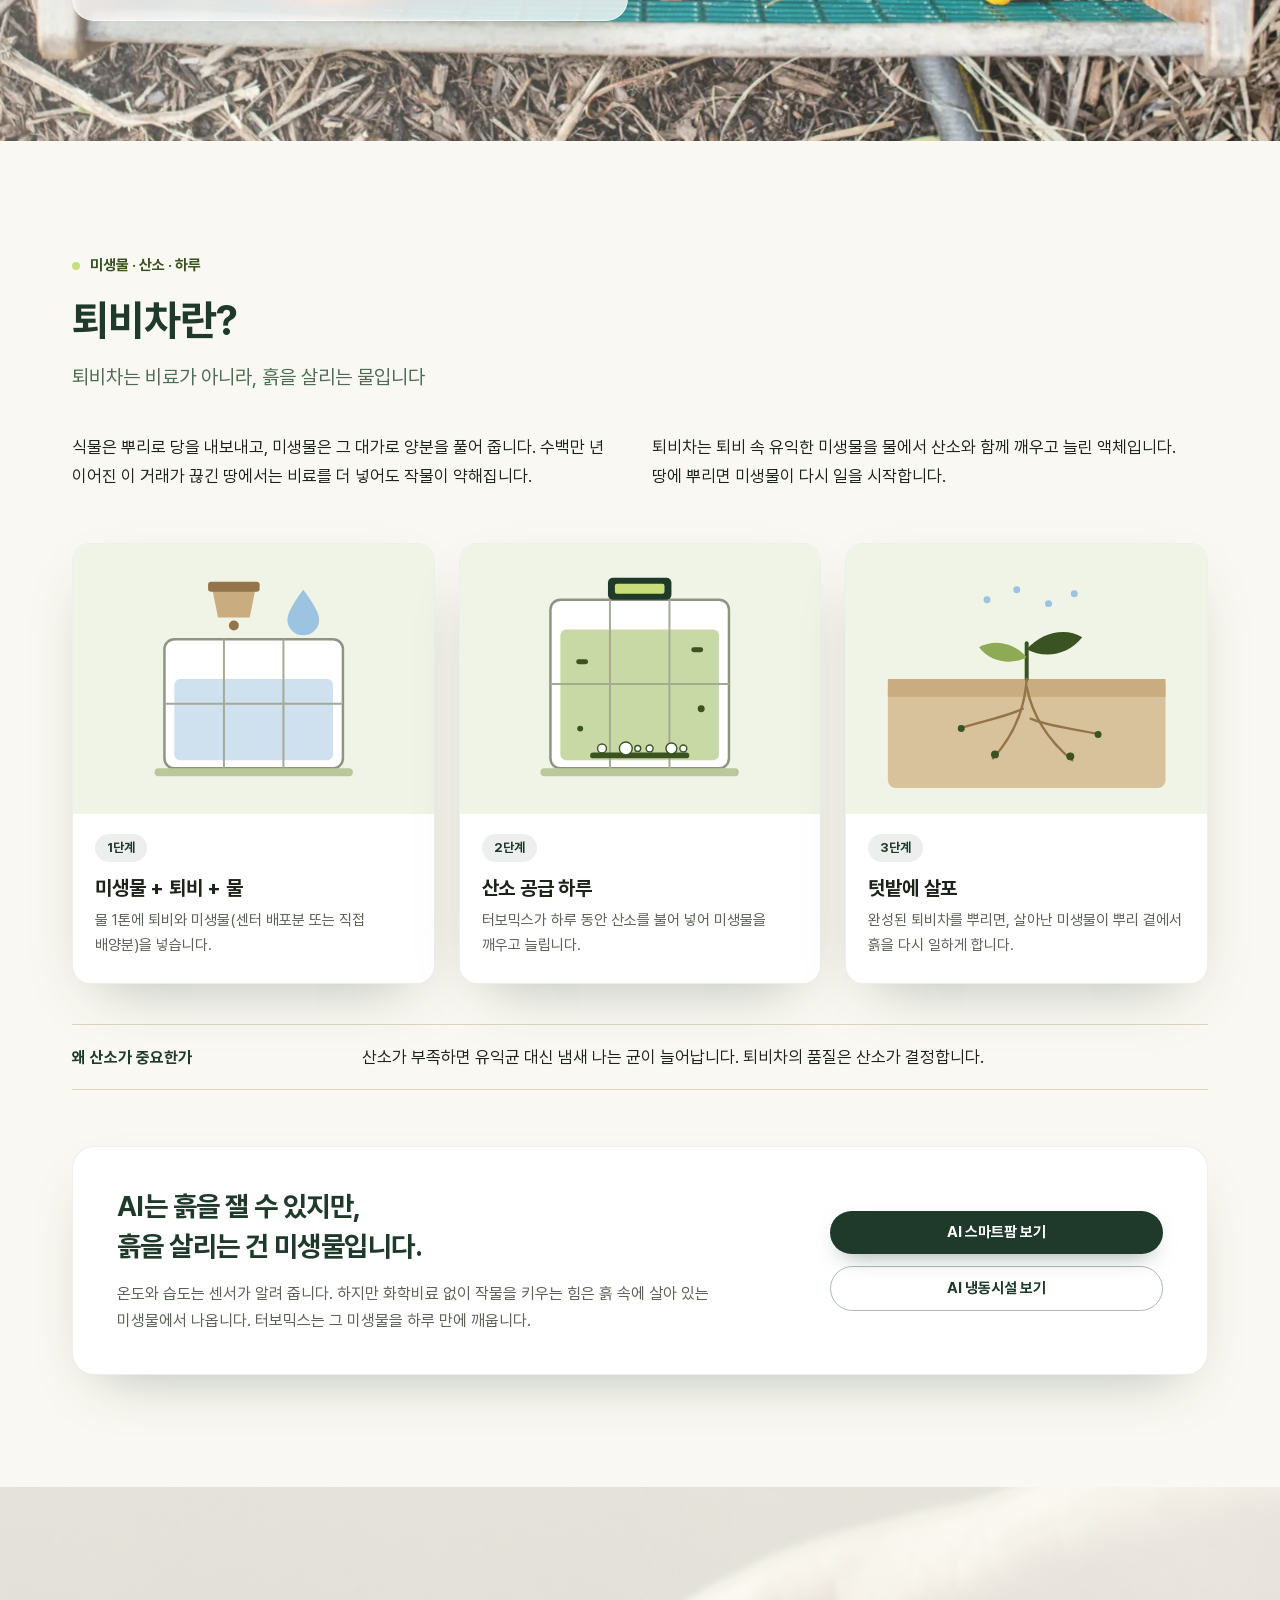
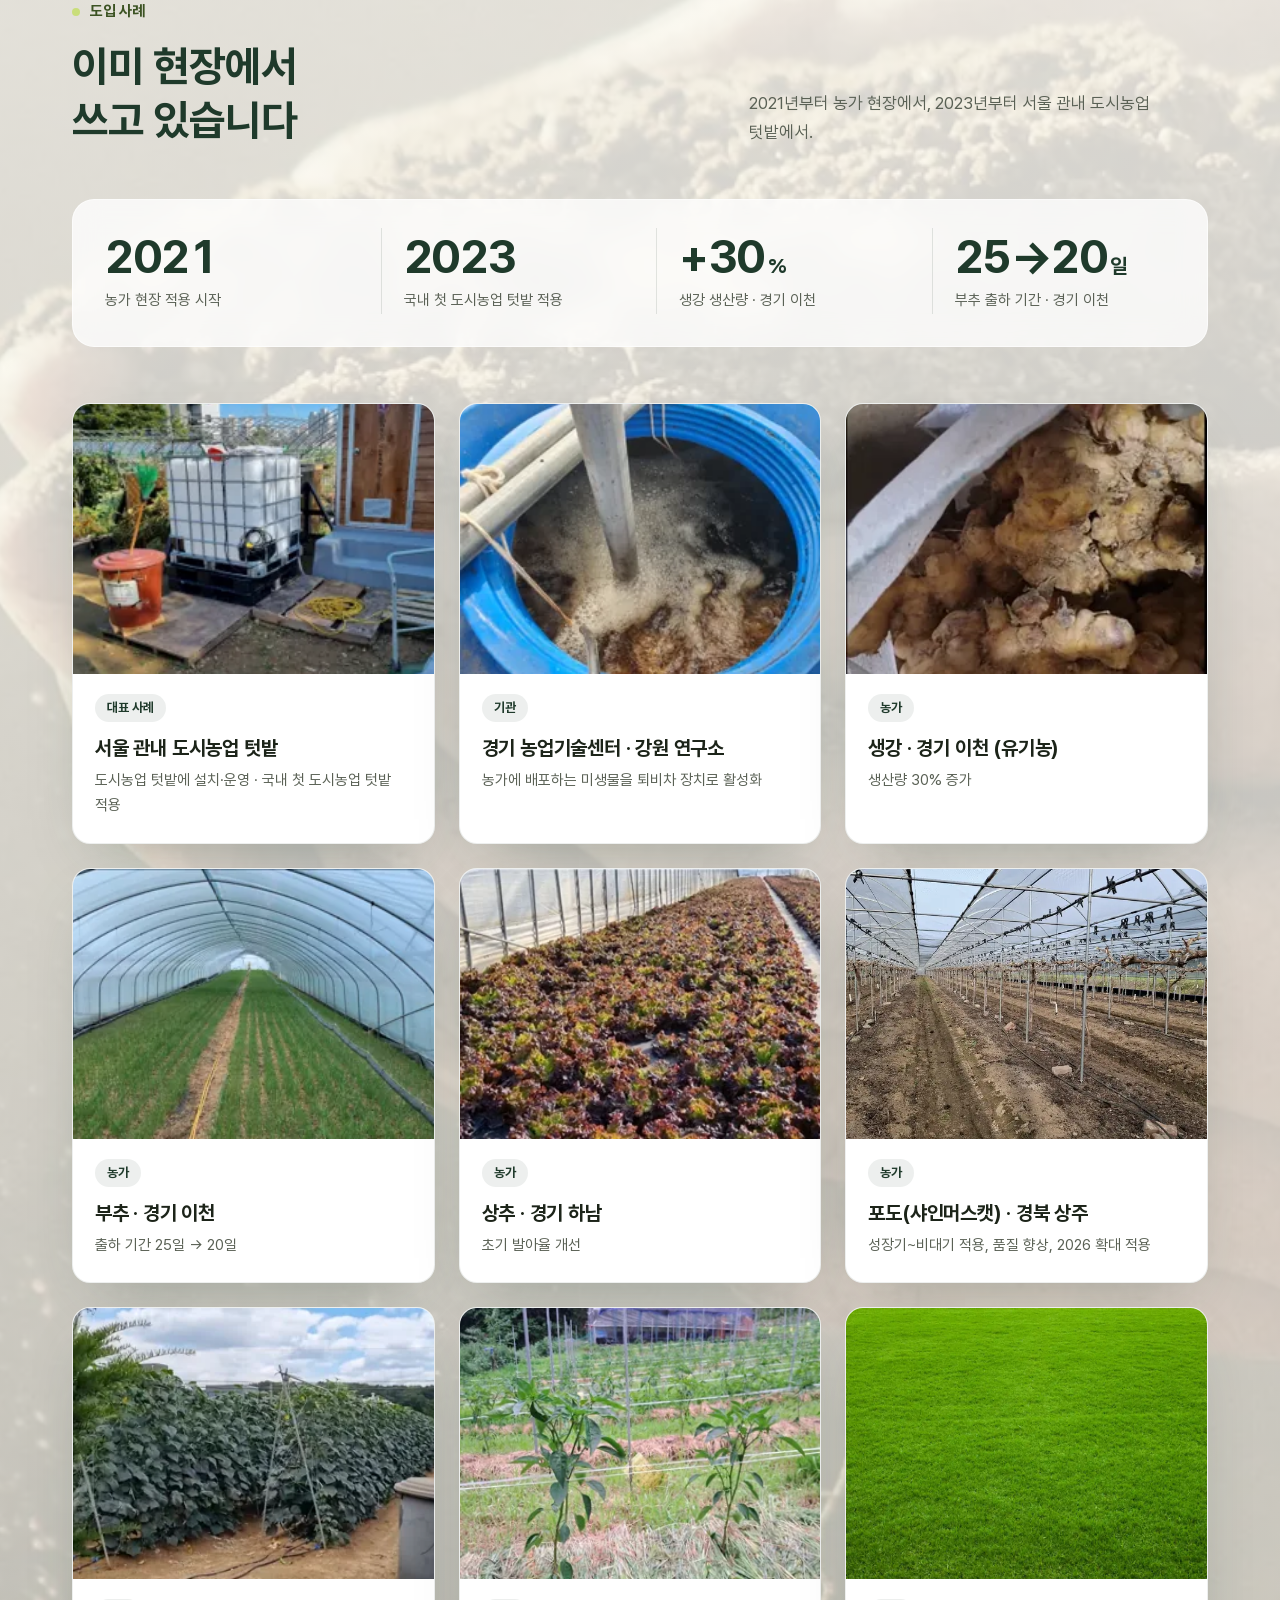
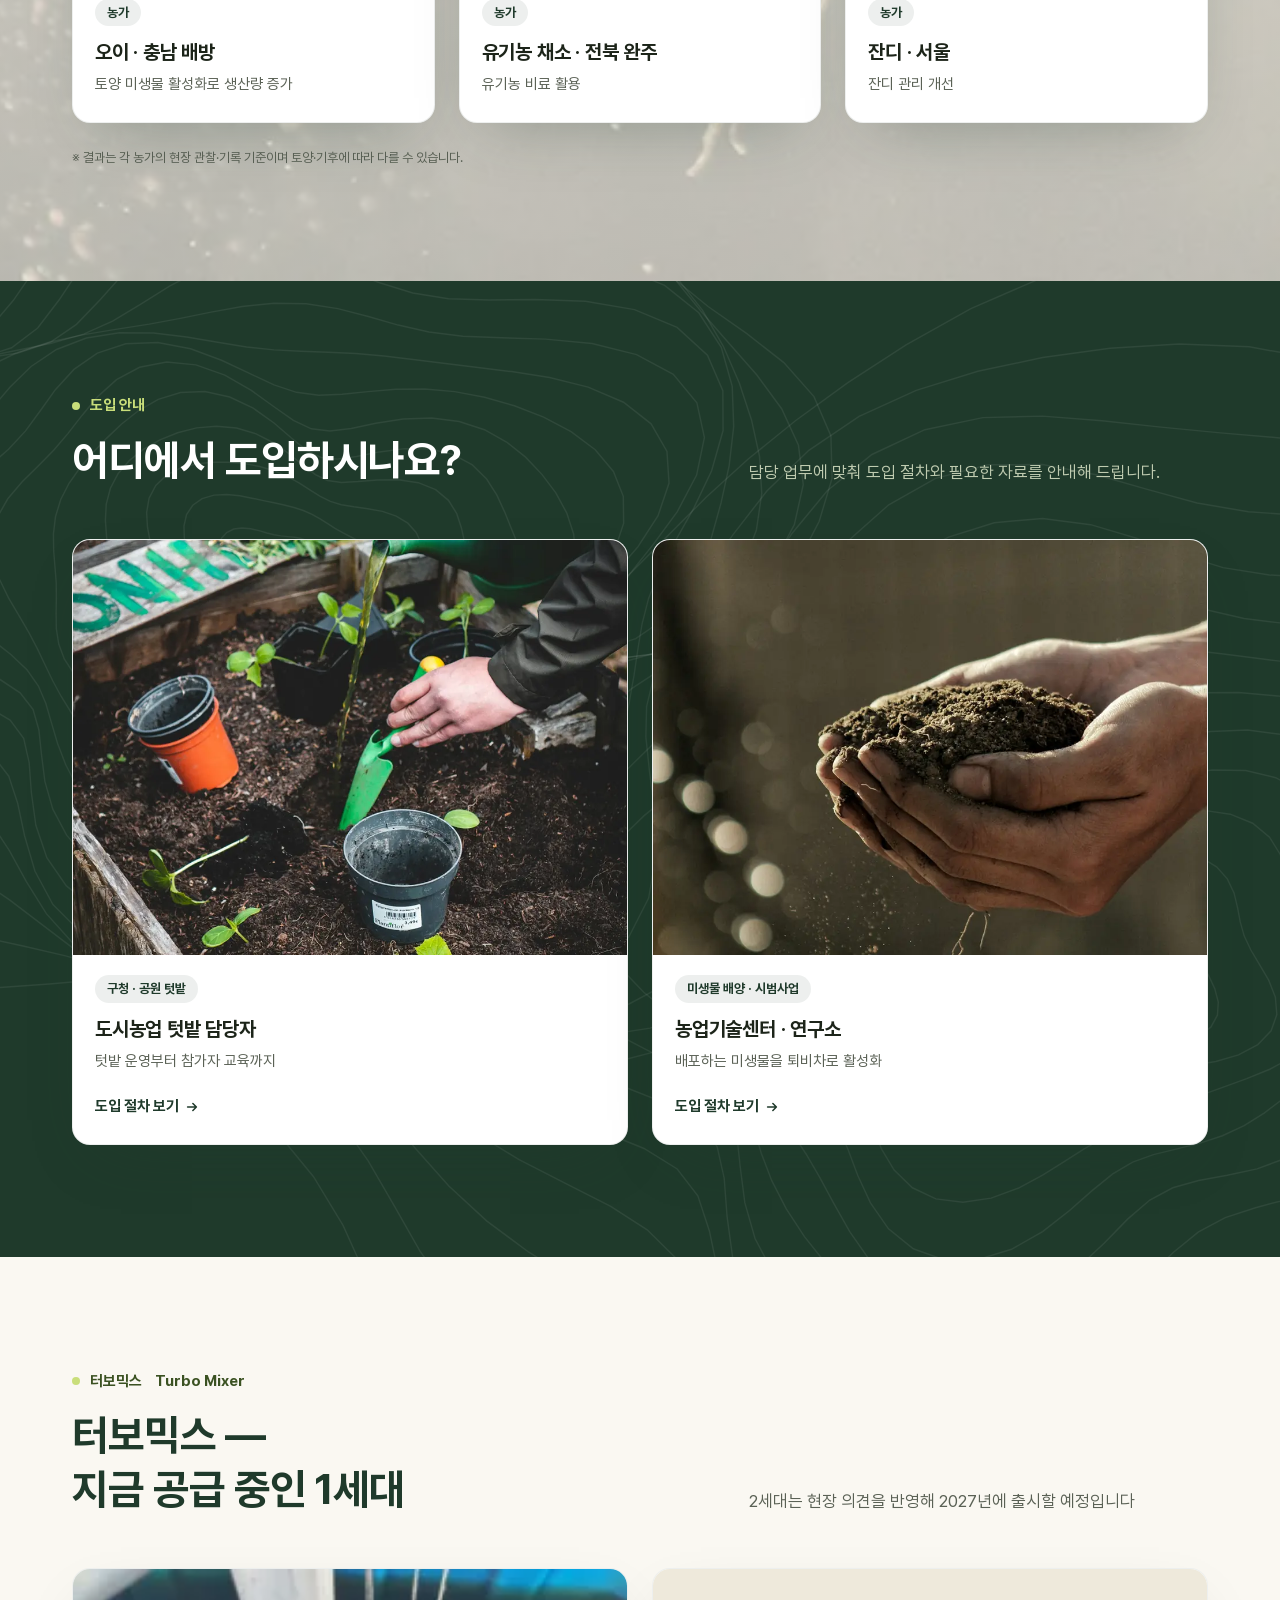
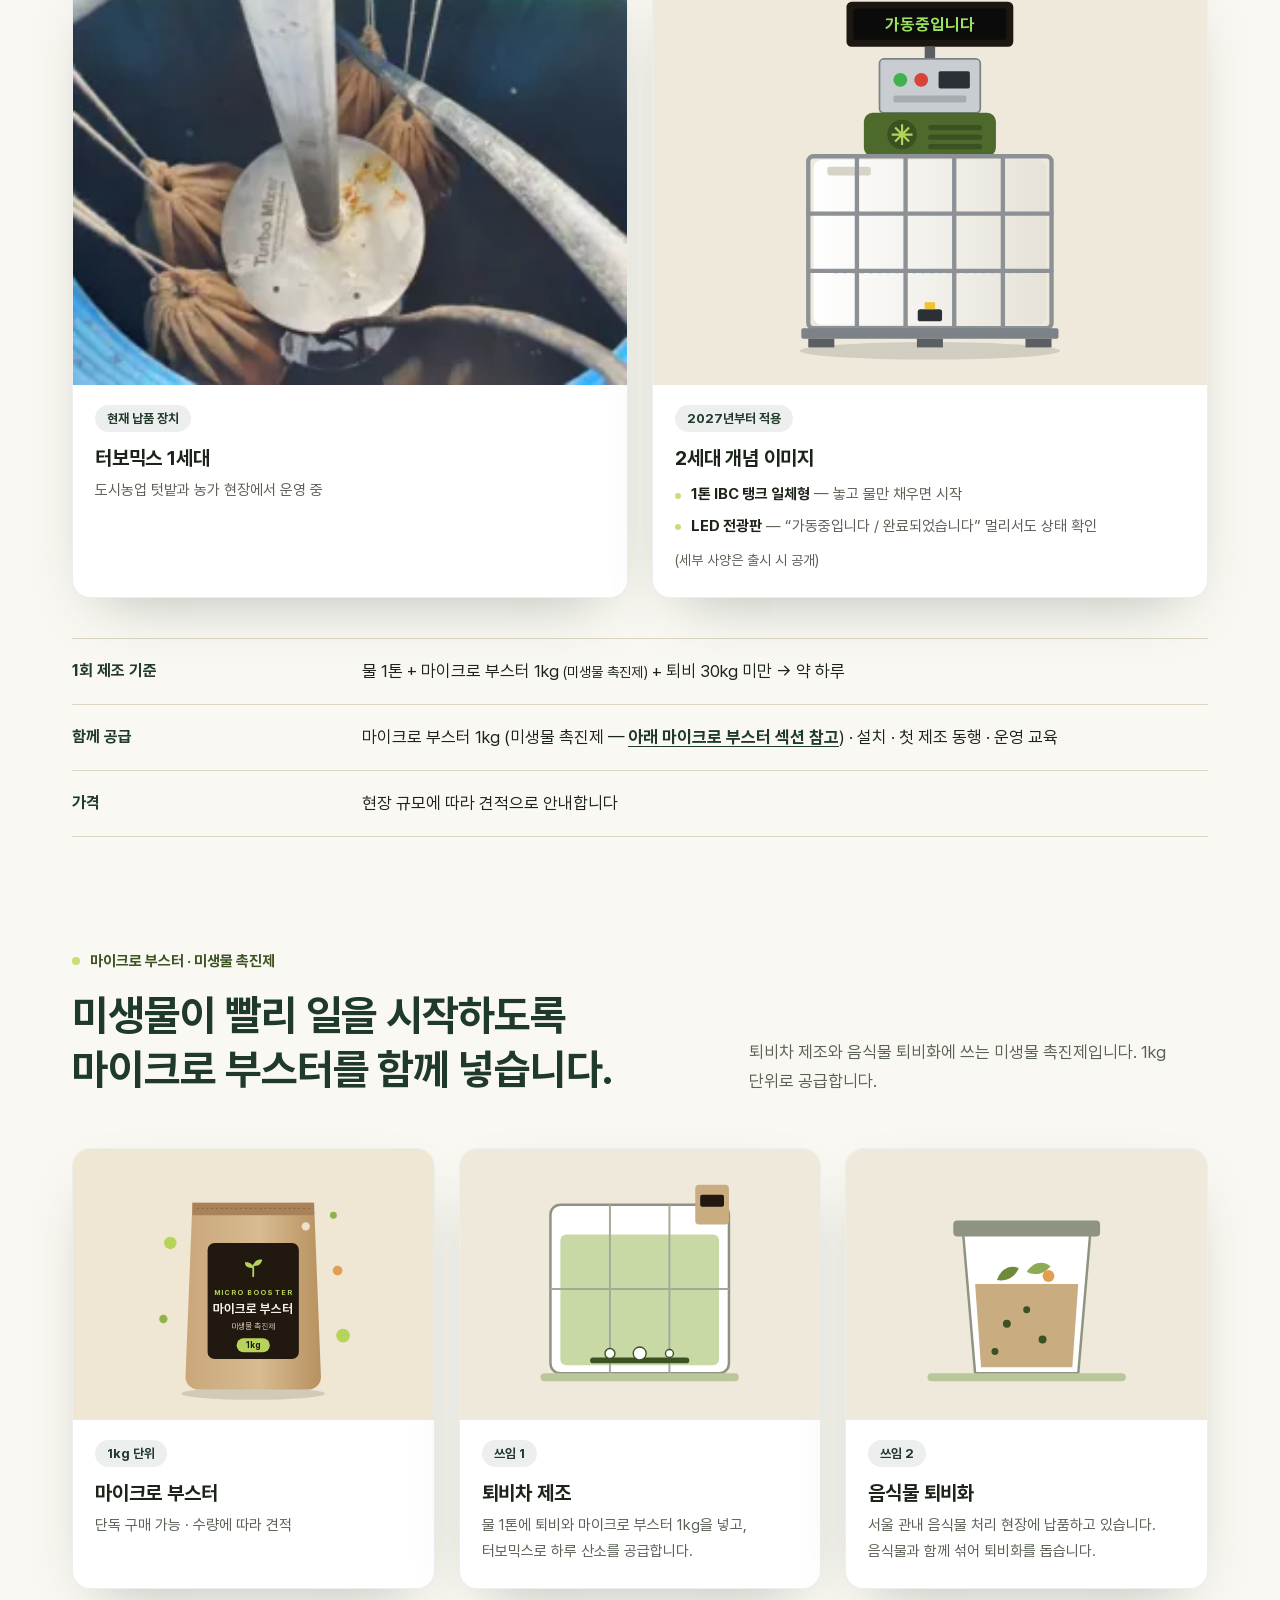
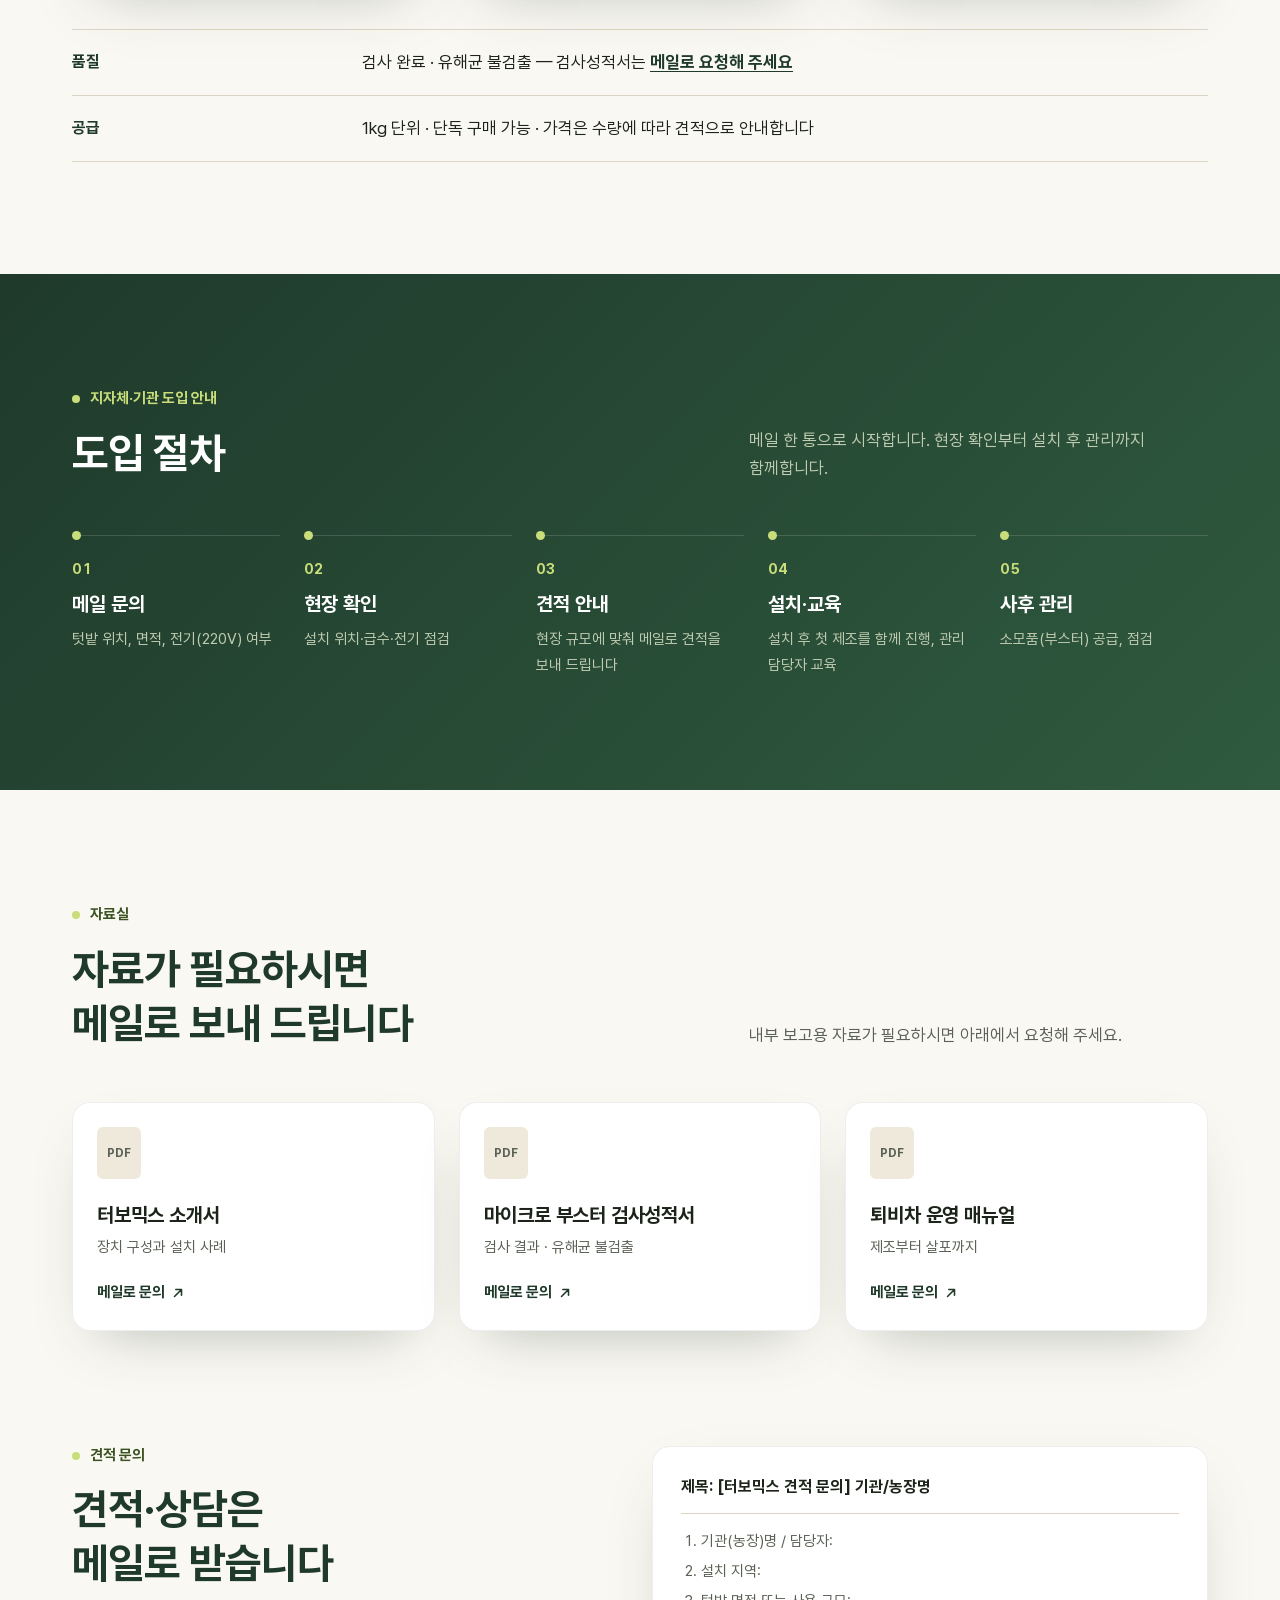
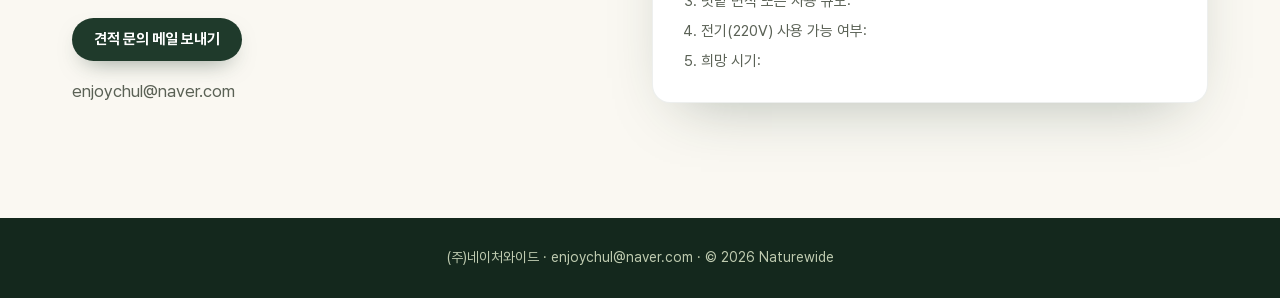
==== commit 81f183f5: "Copy: why/how/turbo headings, 1st-gen TurboMix wording, micro booster in spec Co-Authored-By: Claude" ====
--- a/index.html
+++ b/index.html
@@ -26,7 +26,7 @@
   <link rel="preload" href="fonts/Pretendard-Regular.subset.woff2" as="font" type="font/woff2" crossorigin>
   <link rel="preload" href="fonts/Pretendard-Bold.subset.woff2" as="font" type="font/woff2" crossorigin>
   <link rel="stylesheet" href="css/style.css?v=20261125b">
-  <link rel="stylesheet" href="css/hero.css?v=20261126c">
+  <link rel="stylesheet" href="css/hero.css?v=20261126d">
   <script>document.documentElement.classList.add('js')</script>
 
   <script type="application/ld+json">
@@ -96,7 +96,7 @@
 
       <div class="hx-stage">
         <div class="hx-copy">
-          <p class="hx-kicker"><svg viewBox="0 0 32 32" aria-hidden="true"><path d="M16 29V15" stroke="currentColor" stroke-width="2.6" stroke-linecap="round" fill="none"/><path d="M16 17c-1-5-5-7-9-6 0 4 4 7 9 6zM16 15c1-5 5-8 10-7-1 5-5 8-10 7z" fill="currentColor"/></svg><span><b>유기농 텃밭</b>을 위한 <b>퇴비차</b> 제조 장치</span><span class="hx-kicker-brand">터보믹스</span></p>
+          <p class="hx-kicker"><svg viewBox="0 0 32 32" aria-hidden="true"><path d="M16 29V15" stroke="currentColor" stroke-width="2.6" stroke-linecap="round" fill="none"/><path d="M16 17c-1-5-5-7-9-6 0 4 4 7 9 6zM16 15c1-5 5-8 10-7-1 5-5 8-10 7z" fill="currentColor"/></svg><span><b>유기농 텃밭</b>을 위한 <b>퇴비차</b> 제조 장치</span><a class="hx-kicker-brand" href="#turbo" aria-label="터보믹스 제품 소개로 이동">터보믹스</a></p>
           <div class="hx-panels">
             <div class="hx-panel is-on" role="tabpanel" id="p0" aria-labelledby="t0">
               <h2>내 가족이 먹을 채소,<br>흙부터 살립니다</h2>
@@ -146,8 +146,8 @@
     <div class="c">
       <div class="row">
         <div class="tx glass rv">
-          <p class="lbl">왜 퇴비차인가</p>
-          <h2 class="h2" id="why-title">내 가족이 먹을 채소이기에</h2>
+          <p class="lbl">약을 쓰지 않는 텃밭</p>
+          <h2 class="h2" id="why-title">왜 퇴비차인가</h2>
           <p class="sub">화학비료도, 농약도, 비닐도 쓰지 않습니다.</p>
           <ul class="rules">
             <li>화학비료<span>사용하지 않음</span></li>
@@ -165,8 +165,8 @@
   <section class="sec" id="how" aria-labelledby="how-title">
     <div class="c">
       <div class="head rv">
-        <p class="lbl">퇴비차란?</p>
-        <h2 id="how-title">미생물은 이미 있습니다.<br>살려 내는 건 산소입니다.</h2>
+        <p class="lbl">미생물 · 산소 · 하루</p>
+        <h2 id="how-title">퇴비차란?</h2>
         <p class="h2-sub">퇴비차는 비료가 아니라, 흙을 살리는 물입니다</p>
       </div>
       <div class="about rv">
@@ -283,8 +283,8 @@
     <div class="c">
       <div class="head rv">
         <p class="lbl">터보믹스&nbsp;<span translate="no">Turbo Mixer</span></p>
-        <h2 id="turbo-title">터보믹스 2세대 —<br>2027년부터 적용</h2>
-        <p>현재 공급 중인 1세대를 현장 의견으로 다시 설계했습니다</p>
+        <h2 id="turbo-title">터보믹스 —<br>지금 공급 중인 1세대</h2>
+        <p>2세대는 현장 의견을 반영해 2027년에 출시할 예정입니다</p>
       </div>
       <div class="grid g2">
         <article class="card rv"><div class="media"><img src="img/photos/inst-turbomixer.webp" width="258" height="194" alt="현재 납품 중인 터보믹스 장치. 탱크 안에 설치된 모습" loading="lazy"></div><div class="body"><span class="tag">현재 납품 장치</span><h3>터보믹스 1세대</h3><p>도시농업 텃밭과 농가 현장에서 운영 중</p></div></article>
@@ -326,7 +326,7 @@
         </article>
       </div>
       <ul class="spec rv">
-        <li><b>1회 제조 기준</b><span>물 1톤 + 미생물제 1kg + 퇴비 30kg 미만 → 약 하루</span></li>
+        <li><b>1회 제조 기준</b><span>물 1톤 + 마이크로 부스터 1kg <small class="muted">(미생물 촉진제)</small> + 퇴비 30kg 미만 → 약 하루</span></li>
         <li><b>함께 공급</b><span>마이크로 부스터 1kg (미생물 촉진제 — <a href="#booster">아래 마이크로 부스터 섹션 참고</a>) · 설치 · 첫 제조 동행 · 운영 교육</span></li>
         <li><b>가격</b><span>현장 규모에 따라 견적으로 안내합니다</span></li>
       </ul>
@@ -447,7 +447,7 @@
 </footer>
 
 <script src="js/site.js?v=20261125b"></script>
-<script src="js/hero.js?v=20261126c"></script>
+<script src="js/hero.js?v=20261126d"></script>
 <script>
 (function(){
 
--- a/css/hero.css
+++ b/css/hero.css
@@ -21,6 +21,9 @@
 .hx-kicker svg{width:20px;height:20px;color:var(--leaf);flex:none}
 .hx-kicker b{color:var(--leaf);font-weight:700}
 .hx-kicker-brand{font-size:14px;font-weight:700;color:var(--leaf);border:1px solid rgba(30,154,76,.35);border-radius:999px;padding:3px 12px;letter-spacing:.02em}
+.hx-kicker-brand{text-decoration:none;transition:background .2s,color .2s,border-color .2s}
+.hx-kicker-brand:hover{background:var(--leaf);border-color:var(--leaf);color:#fff}
+.hx-kicker-brand:focus-visible{outline:2px solid var(--leaf);outline-offset:2px}
 .hx-panels{display:grid}
 .hx-panel{grid-area:1/1;opacity:0;visibility:hidden;transform:translateY(-8px);transition:opacity .35s ease,transform .35s ease,visibility 0s linear .35s}
 .hx-panel.is-on{opacity:1;visibility:visible;transform:none;transition:opacity .5s ease .25s,transform .5s var(--ease) .25s,visibility 0s linear 0s}
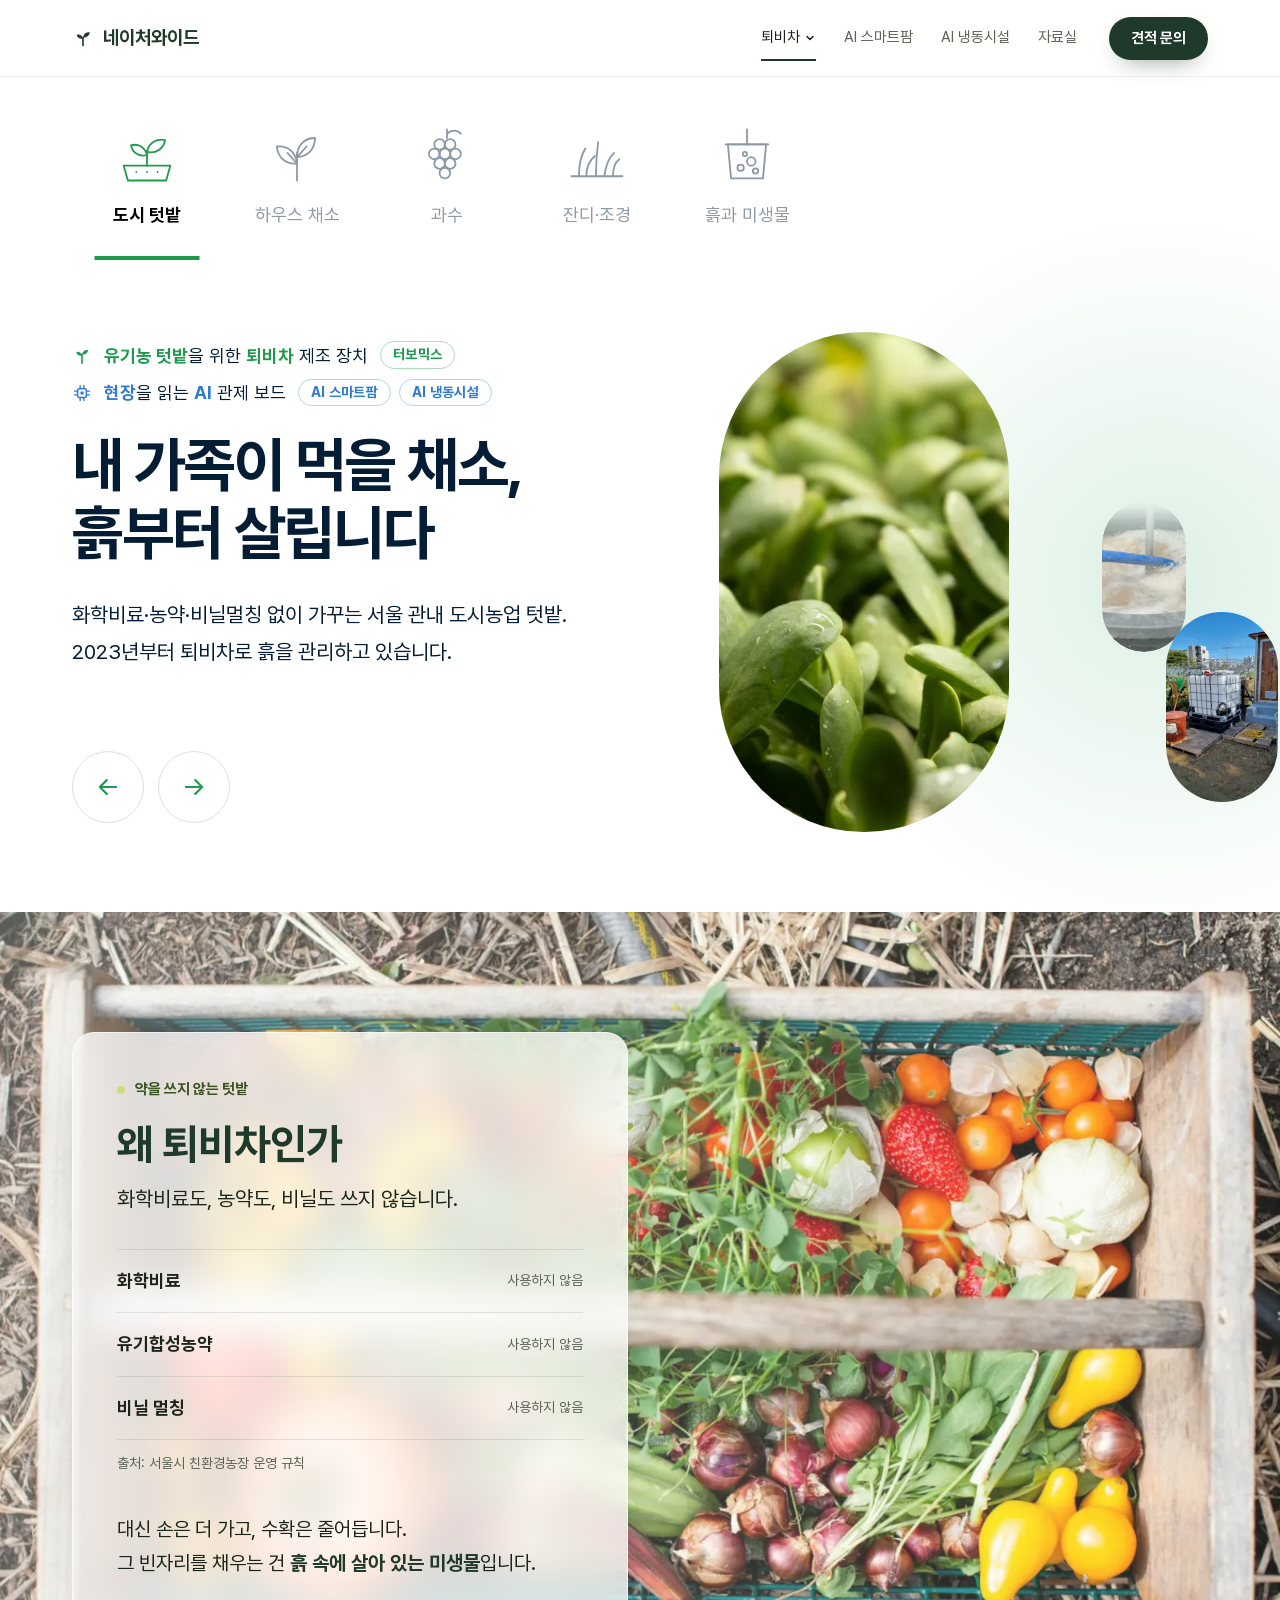
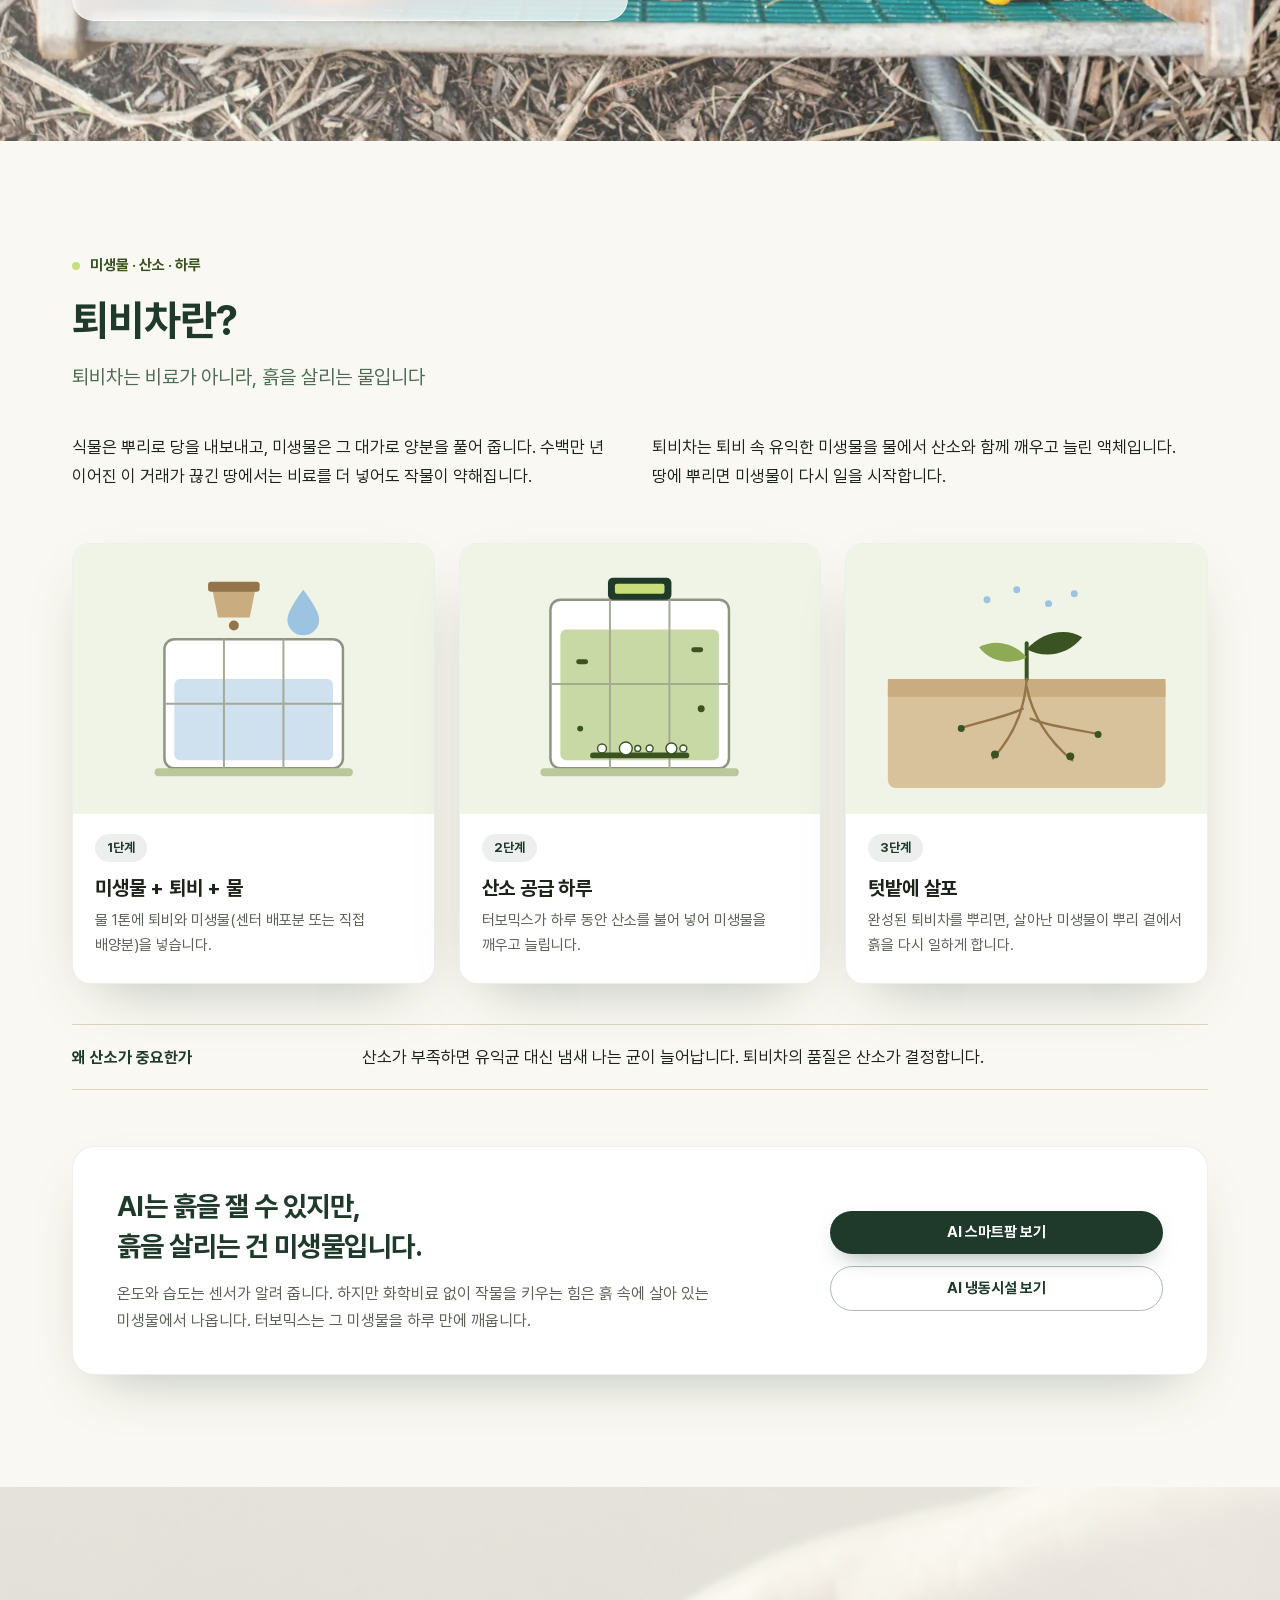
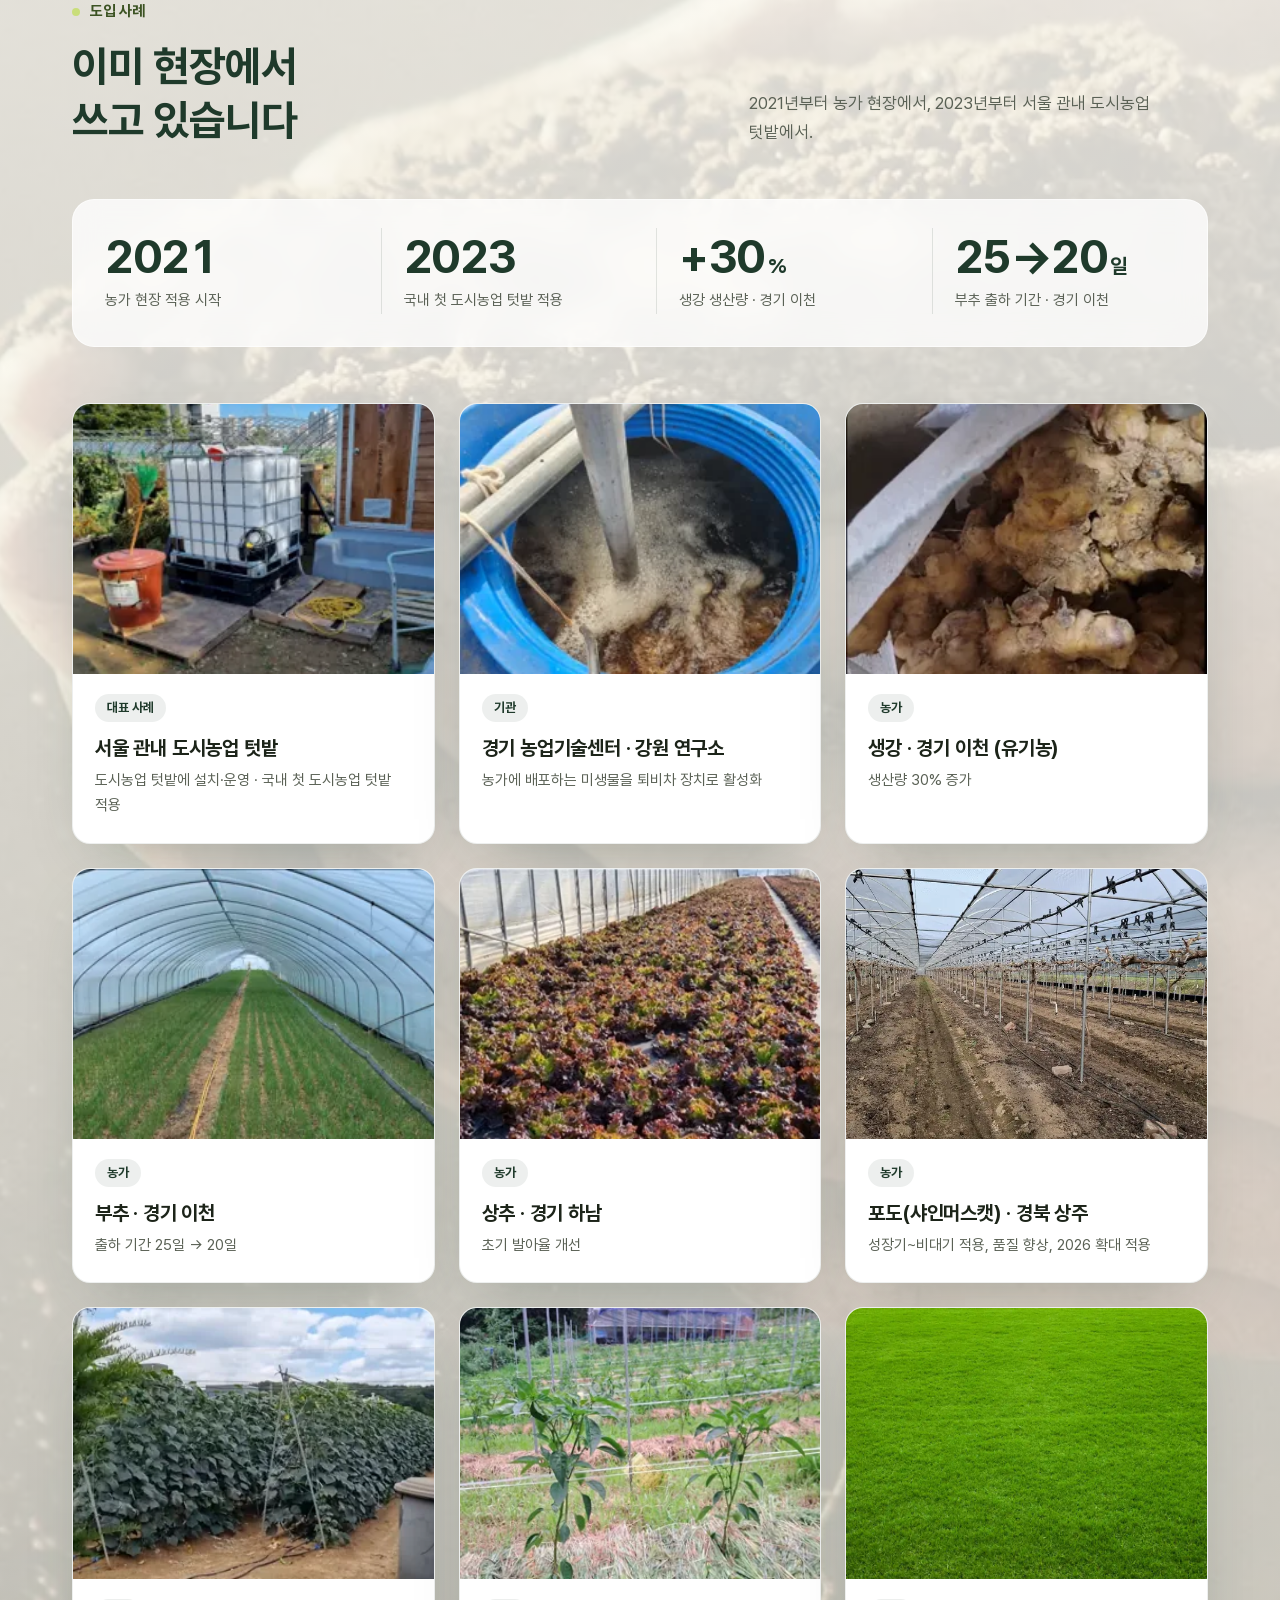
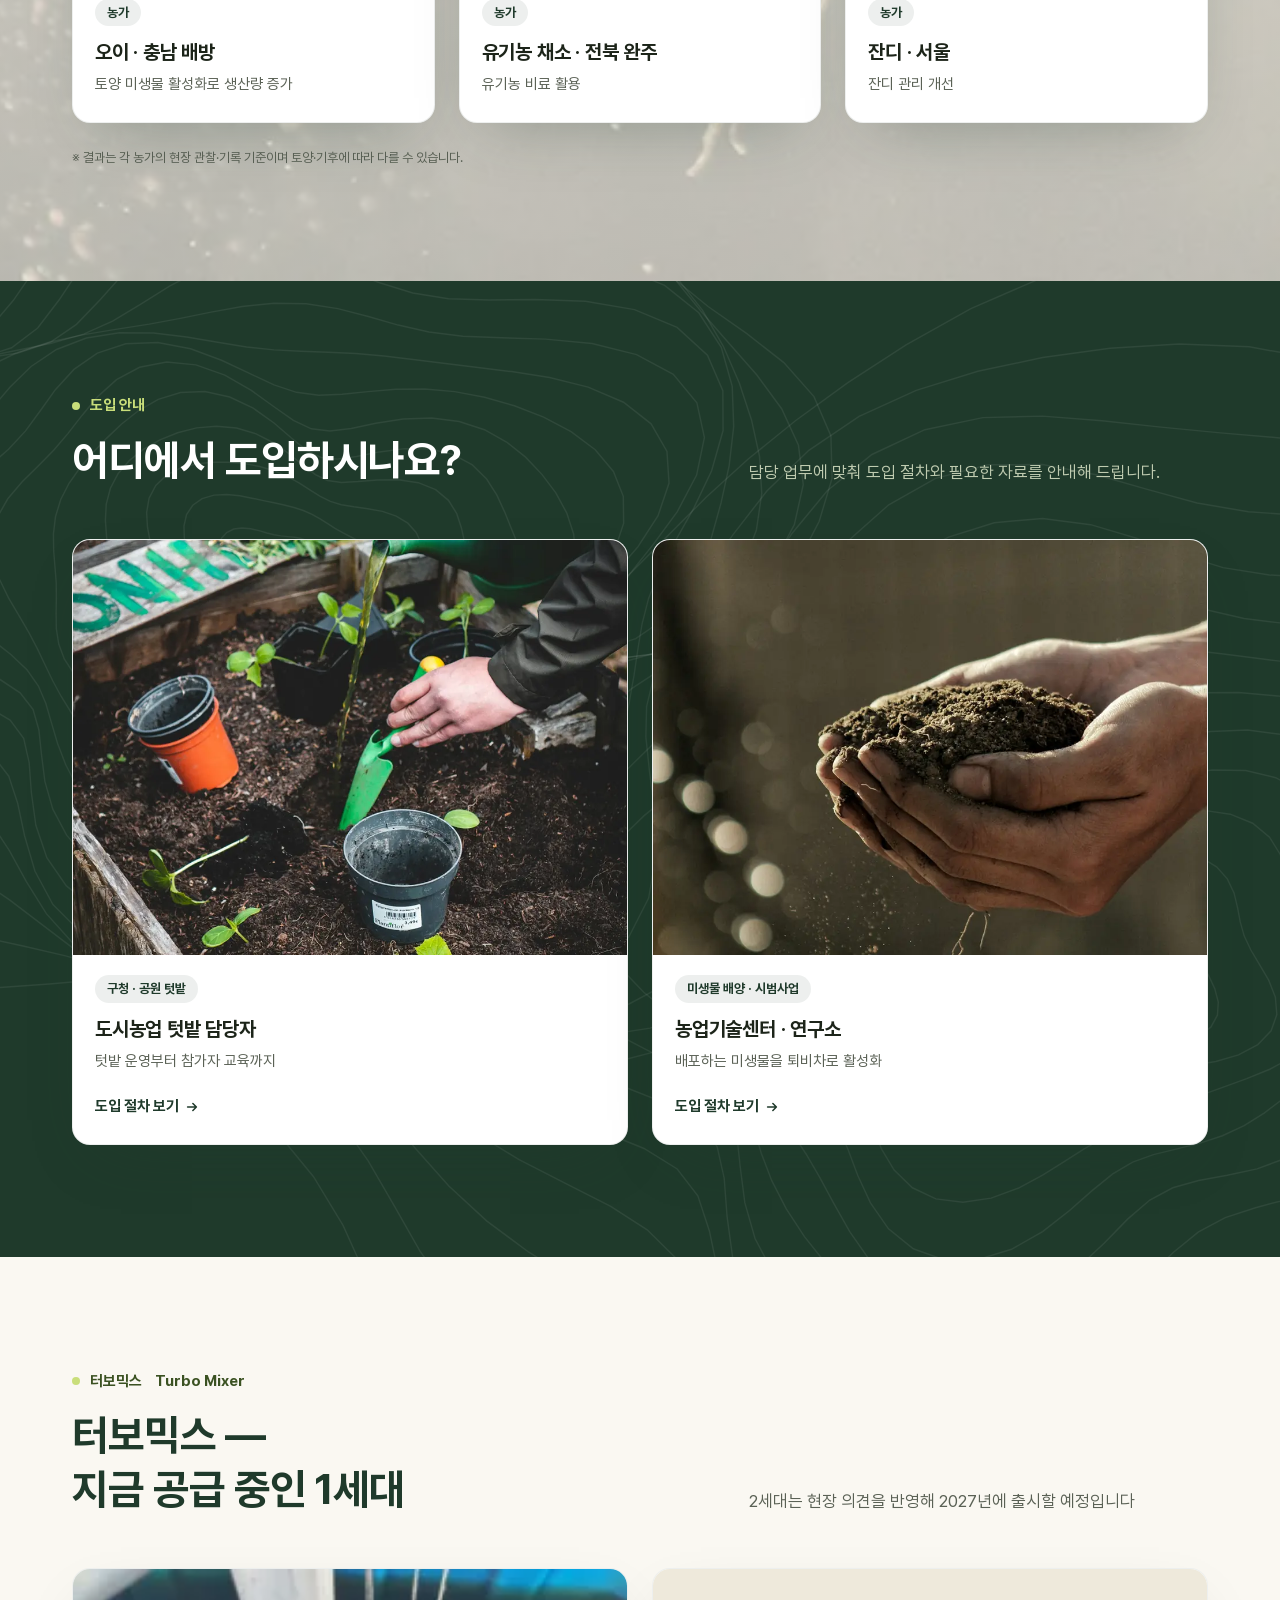
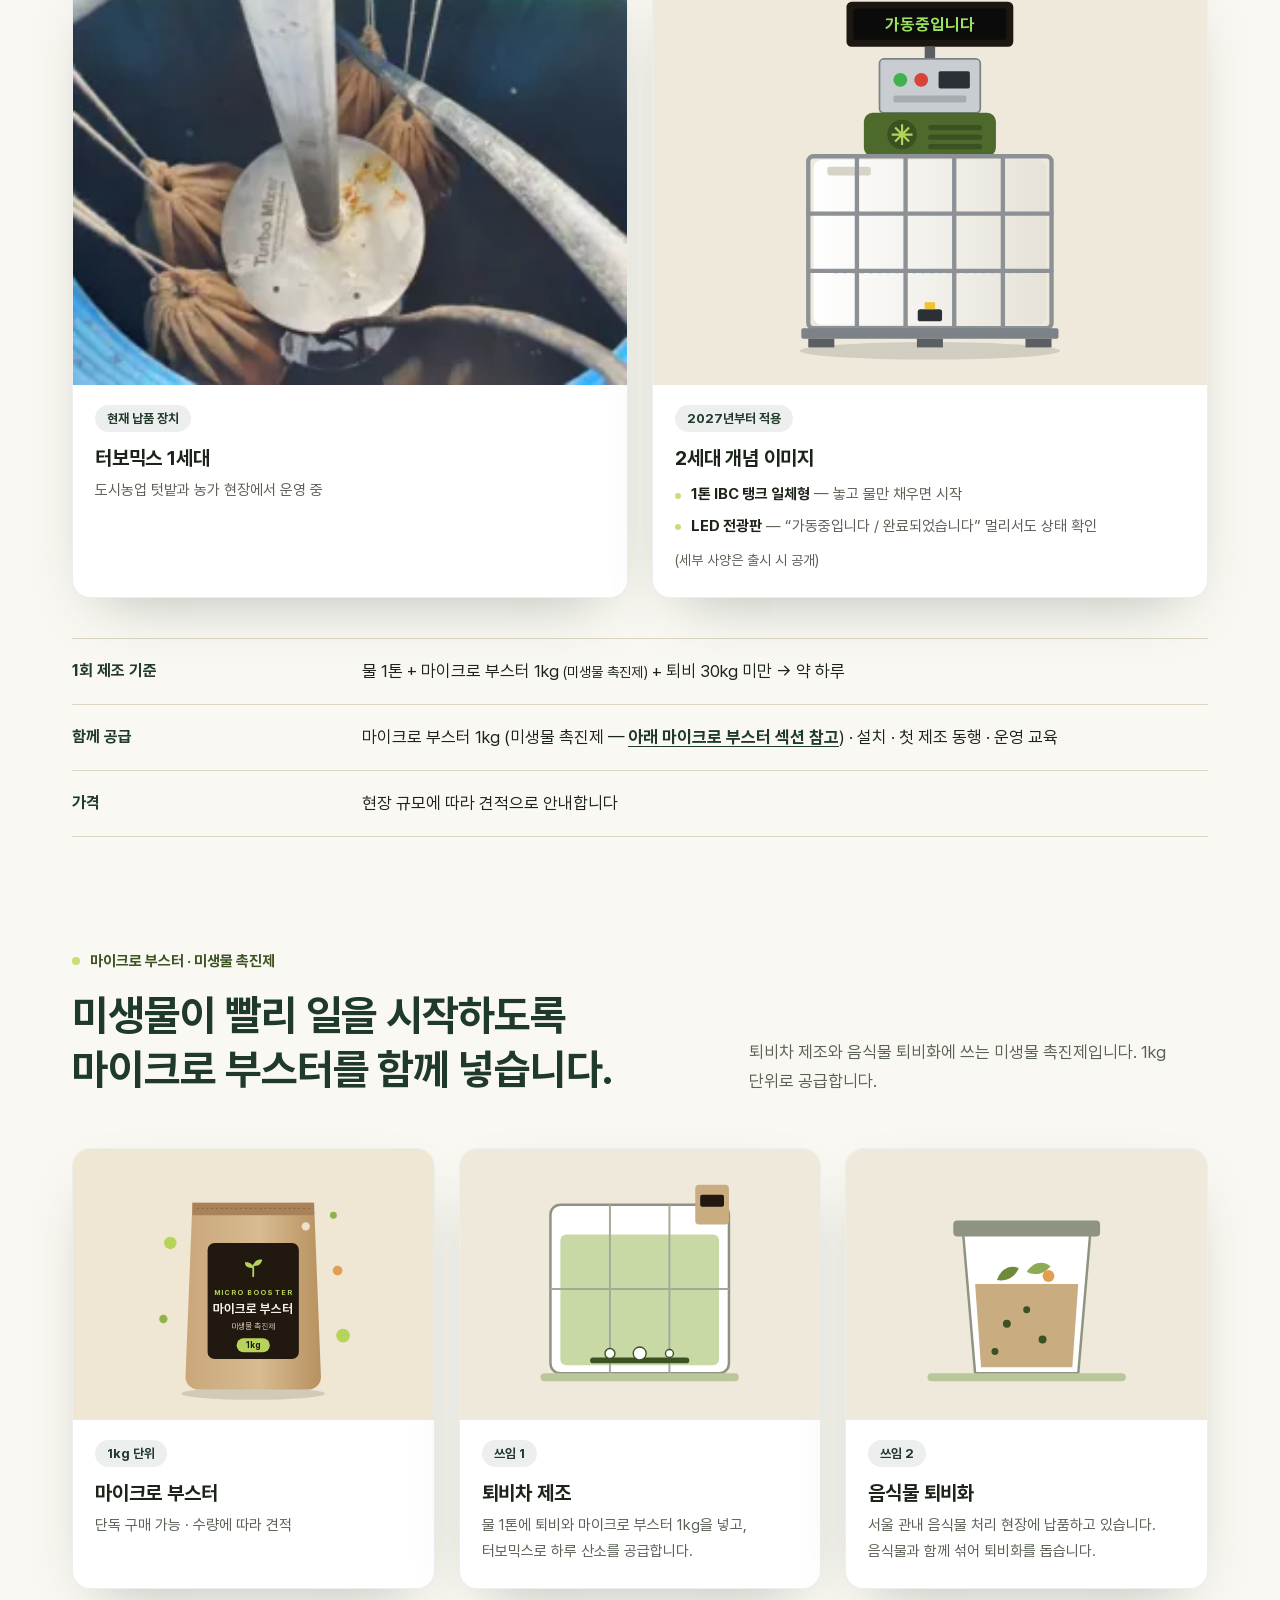
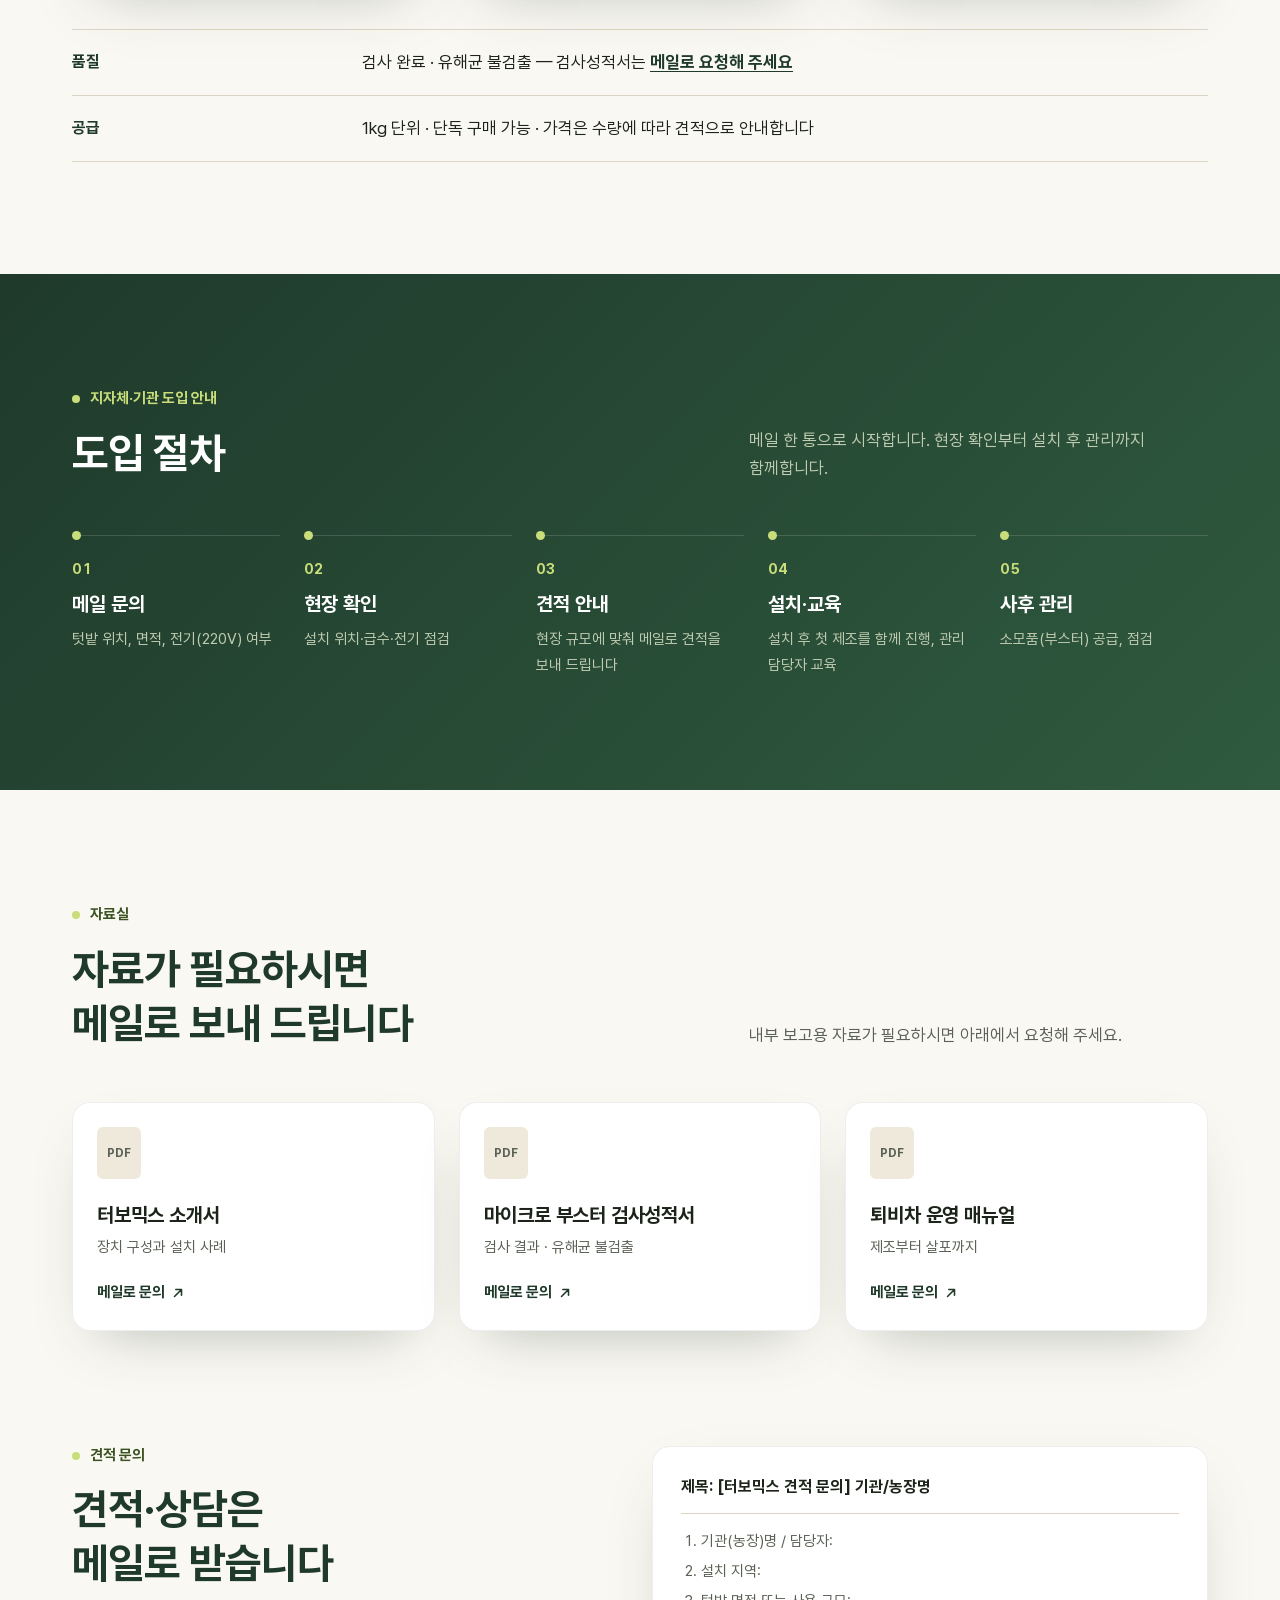
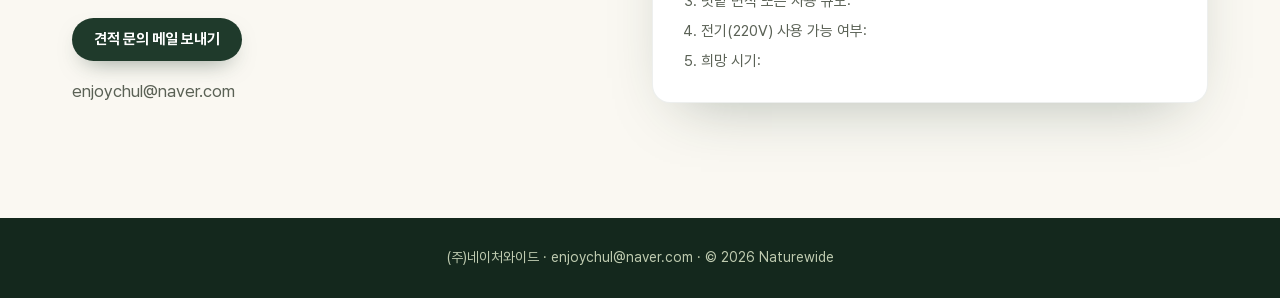
==== commit bb12f31b: "첫 화면 AI 관제 보드 바로가기 줄 추가, 사이트 소개글에 AI 스마트팜·냉동시설 반영 Co-Authored-By: Claude Opus 5.5 <noreply@anthropic" ====
--- a/index.html
+++ b/index.html
@@ -3,9 +3,9 @@
 <head>
   <meta charset="UTF-8">
   <meta name="viewport" content="width=device-width, initial-scale=1, viewport-fit=cover">
-  <title>터보믹스 퇴비차 제조 장치 | 유기농 텃밭·도시농업·농업기술센터 | 네이처와이드</title>
-  <meta name="description" content="유기농 텃밭을 위한 퇴비차 제조 장치 터보믹스. 센터에서 받은 미생물이든 직접 배양한 미생물이든, 물 1톤과 퇴비를 넣고 하루. 서울 관내 도시농업 텃밭 운영, 국내 첫 도시농업 텃밭 적용.">
-  <meta name="keywords" content="퇴비차, 퇴비차 제조 장치, 터보믹스, Turbo Mixer, 도시농업, 텃밭, 미생물 배양, 농업기술센터, 유기농, compost tea">
+  <title>터보믹스 퇴비차 제조 장치 · AI 스마트팜 · AI 냉동시설 | 네이처와이드</title>
+  <meta name="description" content="유기농 텃밭을 위한 퇴비차 제조 장치 터보믹스. 물 1톤과 퇴비를 넣고 하루면 살아 있는 퇴비차가 됩니다. 현장 센서를 AI 보드로 읽어 스마트팜 환경과 냉동시설 온도를 원격으로 지켜봅니다.">
+  <meta name="keywords" content="퇴비차, 퇴비차 제조 장치, 터보믹스, Turbo Mixer, 도시농업, 텃밭, 미생물 배양, 농업기술센터, 유기농, compost tea, AI 스마트팜, 스마트팜 모니터링, 냉동창고 온도 모니터링, 엣지 AI">
   <meta name="author" content="(주)네이처와이드">
   <meta name="naver-site-verification" content="ab8656832ac1f310ab36b934b496300c409f5971">
   <meta name="theme-color" content="#FAF8F2">
@@ -15,8 +15,8 @@
   <meta property="og:locale" content="ko_KR">
   <meta property="og:site_name" content="네이처와이드">
   <meta property="og:url" content="https://naturewide.co.kr/">
-  <meta property="og:title" content="터보믹스 — 유기농 텃밭을 위한 퇴비차 제조 장치">
-  <meta property="og:description" content="센터에서 받은 미생물도, 직접 키운 미생물도 텃밭에서 살려 내세요. 견적·상담은 메일로 받습니다.">
+  <meta property="og:title" content="네이처와이드 — 퇴비차 장치 터보믹스와 AI 현장 관제">
+  <meta property="og:description" content="흙은 미생물로 살리고, 현장은 AI 보드로 지킵니다. 퇴비차 장치 · AI 스마트팜 · AI 냉동시설.">
   <meta property="og:image" content="https://naturewide.co.kr/img/og-image.jpg">
   <meta property="og:image:width" content="1200">
   <meta property="og:image:height" content="630">
@@ -26,7 +26,7 @@
   <link rel="preload" href="fonts/Pretendard-Regular.subset.woff2" as="font" type="font/woff2" crossorigin>
   <link rel="preload" href="fonts/Pretendard-Bold.subset.woff2" as="font" type="font/woff2" crossorigin>
   <link rel="stylesheet" href="css/style.css?v=20261125b">
-  <link rel="stylesheet" href="css/hero.css?v=20261126d">
+  <link rel="stylesheet" href="css/hero.css?v=20261127a">
   <script>document.documentElement.classList.add('js')</script>
 
   <script type="application/ld+json">
@@ -97,6 +97,7 @@
       <div class="hx-stage">
         <div class="hx-copy">
           <p class="hx-kicker"><svg viewBox="0 0 32 32" aria-hidden="true"><path d="M16 29V15" stroke="currentColor" stroke-width="2.6" stroke-linecap="round" fill="none"/><path d="M16 17c-1-5-5-7-9-6 0 4 4 7 9 6zM16 15c1-5 5-8 10-7-1 5-5 8-10 7z" fill="currentColor"/></svg><span><b>유기농 텃밭</b>을 위한 <b>퇴비차</b> 제조 장치</span><a class="hx-kicker-brand" href="#turbo" aria-label="터보믹스 제품 소개로 이동">터보믹스</a></p>
+          <p class="hx-kicker hx-kicker-ai"><svg viewBox="0 0 32 32" aria-hidden="true"><rect x="9" y="9" width="14" height="14" rx="2.5" fill="none" stroke="currentColor" stroke-width="2.4"/><rect x="13.5" y="13.5" width="5" height="5" rx="1" fill="currentColor"/><path d="M13 4v4M19 4v4M13 24v4M19 24v4M4 13h4M4 19h4M24 13h4M24 19h4" stroke="currentColor" stroke-width="2.2" stroke-linecap="round"/></svg><span><b>현장</b>을 읽는 <b>AI</b> 관제 보드</span><a class="hx-kicker-brand" href="/smartfarm/"><span class="hx-ai-pre">AI </span>스마트팜</a><a class="hx-kicker-brand" href="/coldchain/"><span class="hx-ai-pre">AI </span>냉동시설</a></p>
           <div class="hx-panels">
             <div class="hx-panel is-on" role="tabpanel" id="p0" aria-labelledby="t0">
               <h2>내 가족이 먹을 채소,<br>흙부터 살립니다</h2>
--- a/css/hero.css
+++ b/css/hero.css
@@ -98,3 +98,17 @@
 @media (prefers-reduced-motion:reduce){
   .hx-main,.hx-main img,.hx-mini-a,.hx-mini-b,.hx-mini img,.hx-glow{animation:none}
 }
+
+/* v9: AI 관제 보드 줄 (터보믹스 줄과 같은 형태, 색만 파랑) */
+.hx-kicker{margin-bottom:10px}
+.hx-kicker.hx-kicker-ai{margin-bottom:26px}
+.hx-kicker-ai svg,.hx-kicker-ai b{color:#2F7BD0}
+.hx-kicker-ai .hx-kicker-brand{color:#2F7BD0;border-color:rgba(47,123,208,.35)}
+.hx-kicker-ai .hx-kicker-brand:hover{background:#2F7BD0;border-color:#2F7BD0;color:#fff}
+.hx-kicker-ai .hx-kicker-brand:focus-visible{outline-color:#2F7BD0}
+.hx-kicker-ai .hx-kicker-brand+.hx-kicker-brand{margin-left:-4px}
+@media (max-width:760px){
+  .hx-kicker{margin-bottom:8px}
+  .hx-kicker.hx-kicker-ai{margin-bottom:16px;gap:6px 8px}
+  .hx-ai-pre{display:none}
+}
